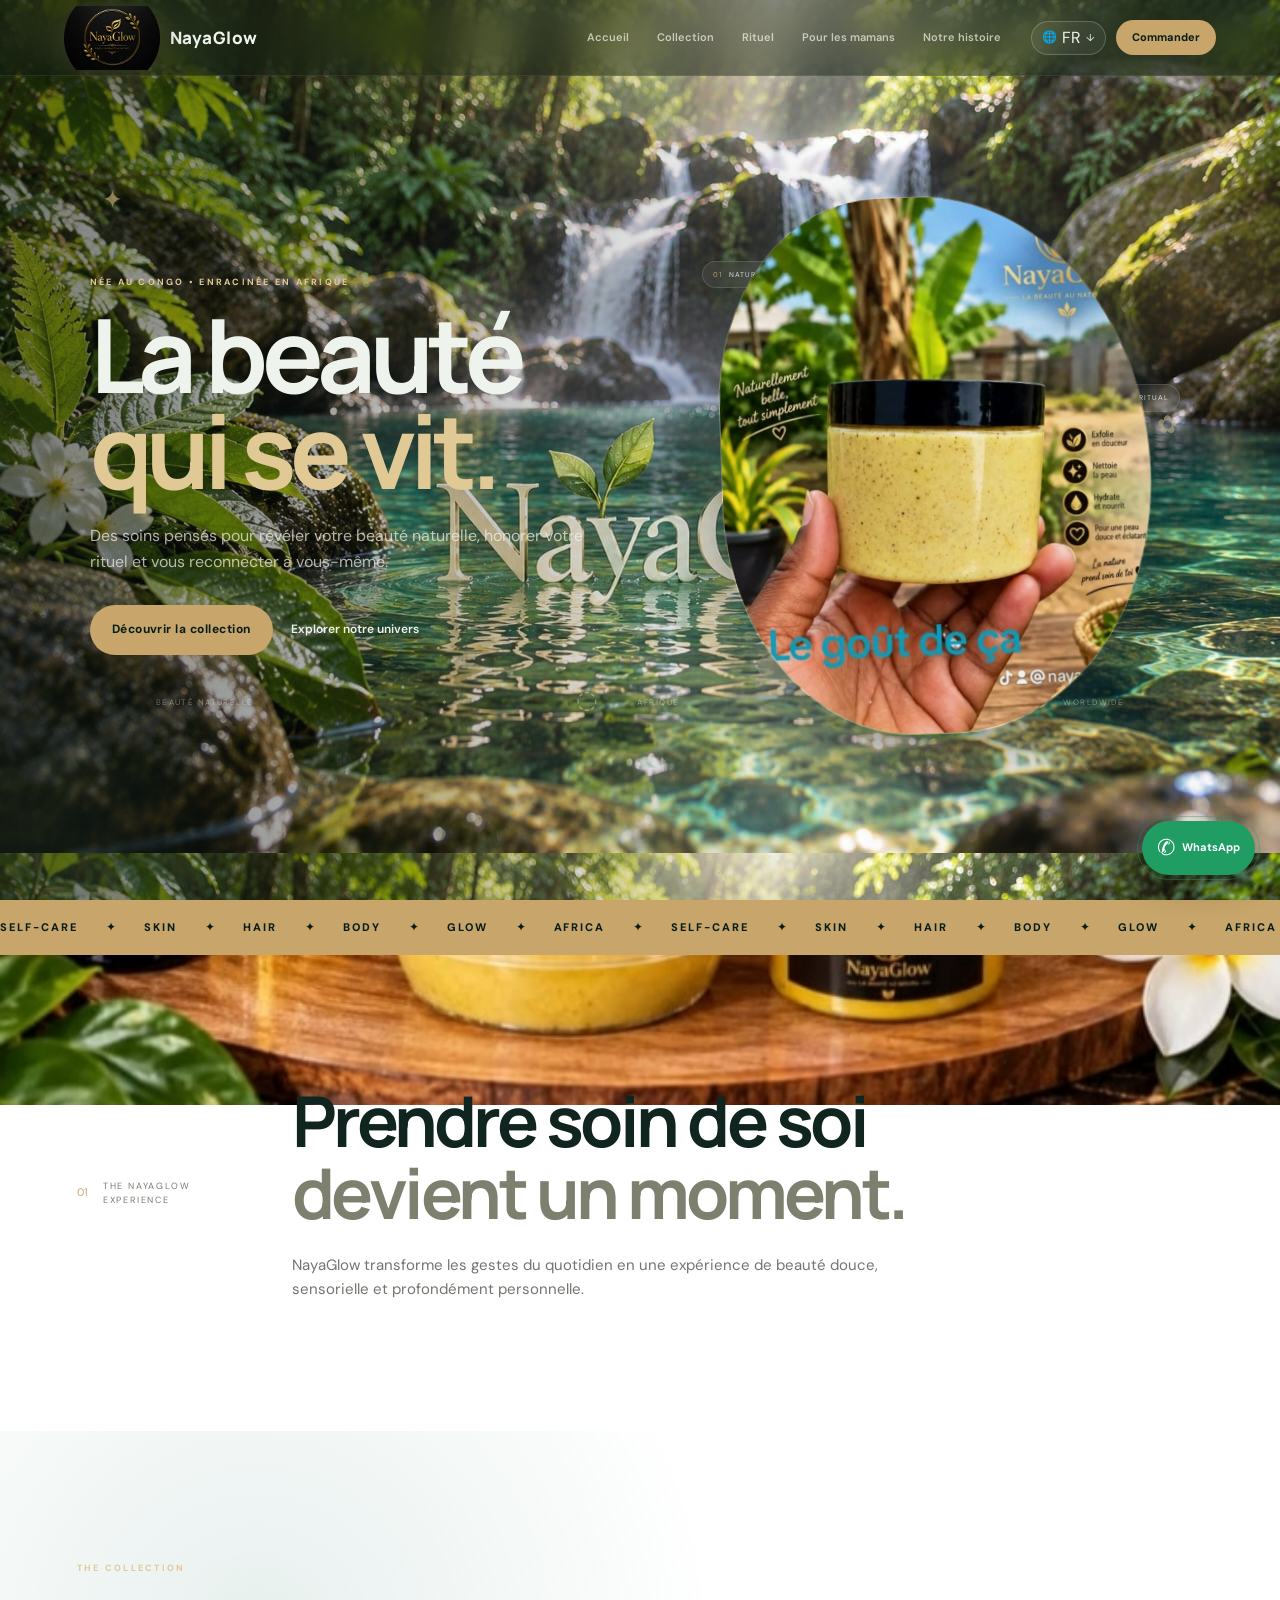
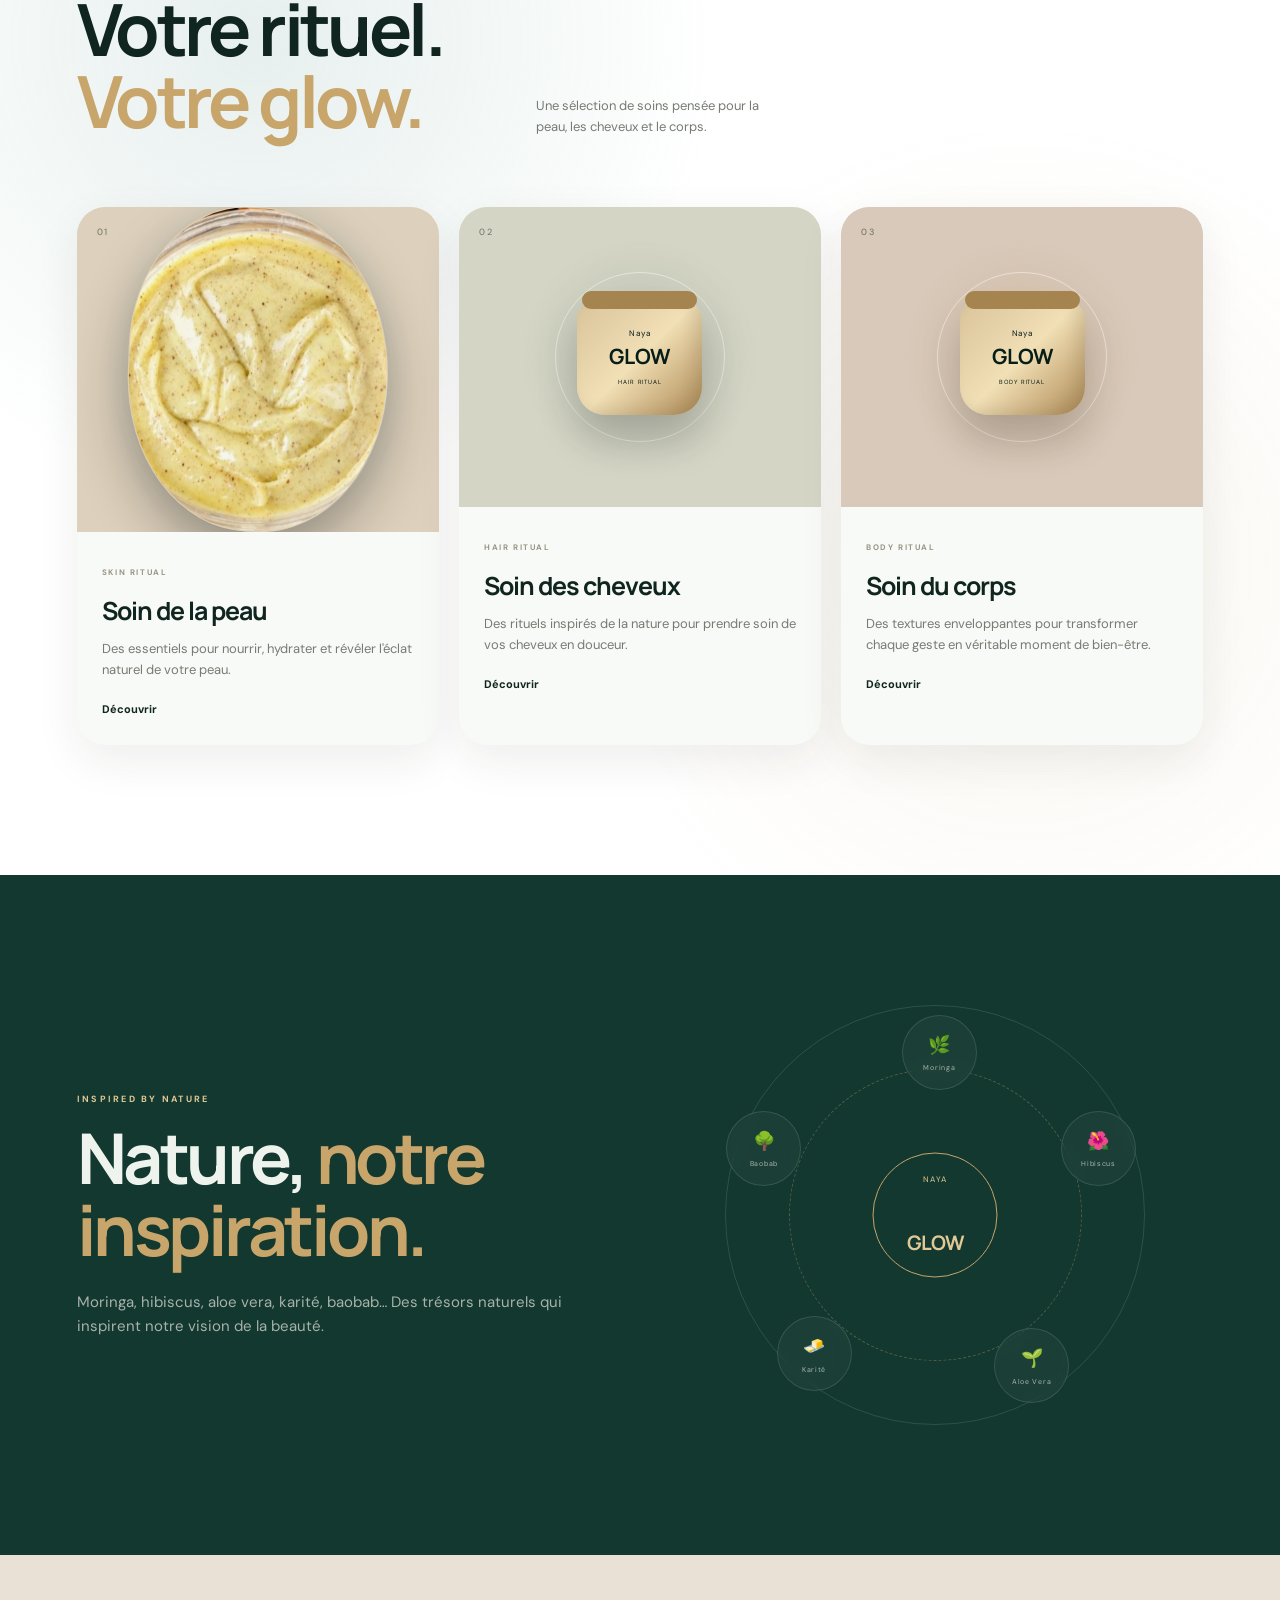
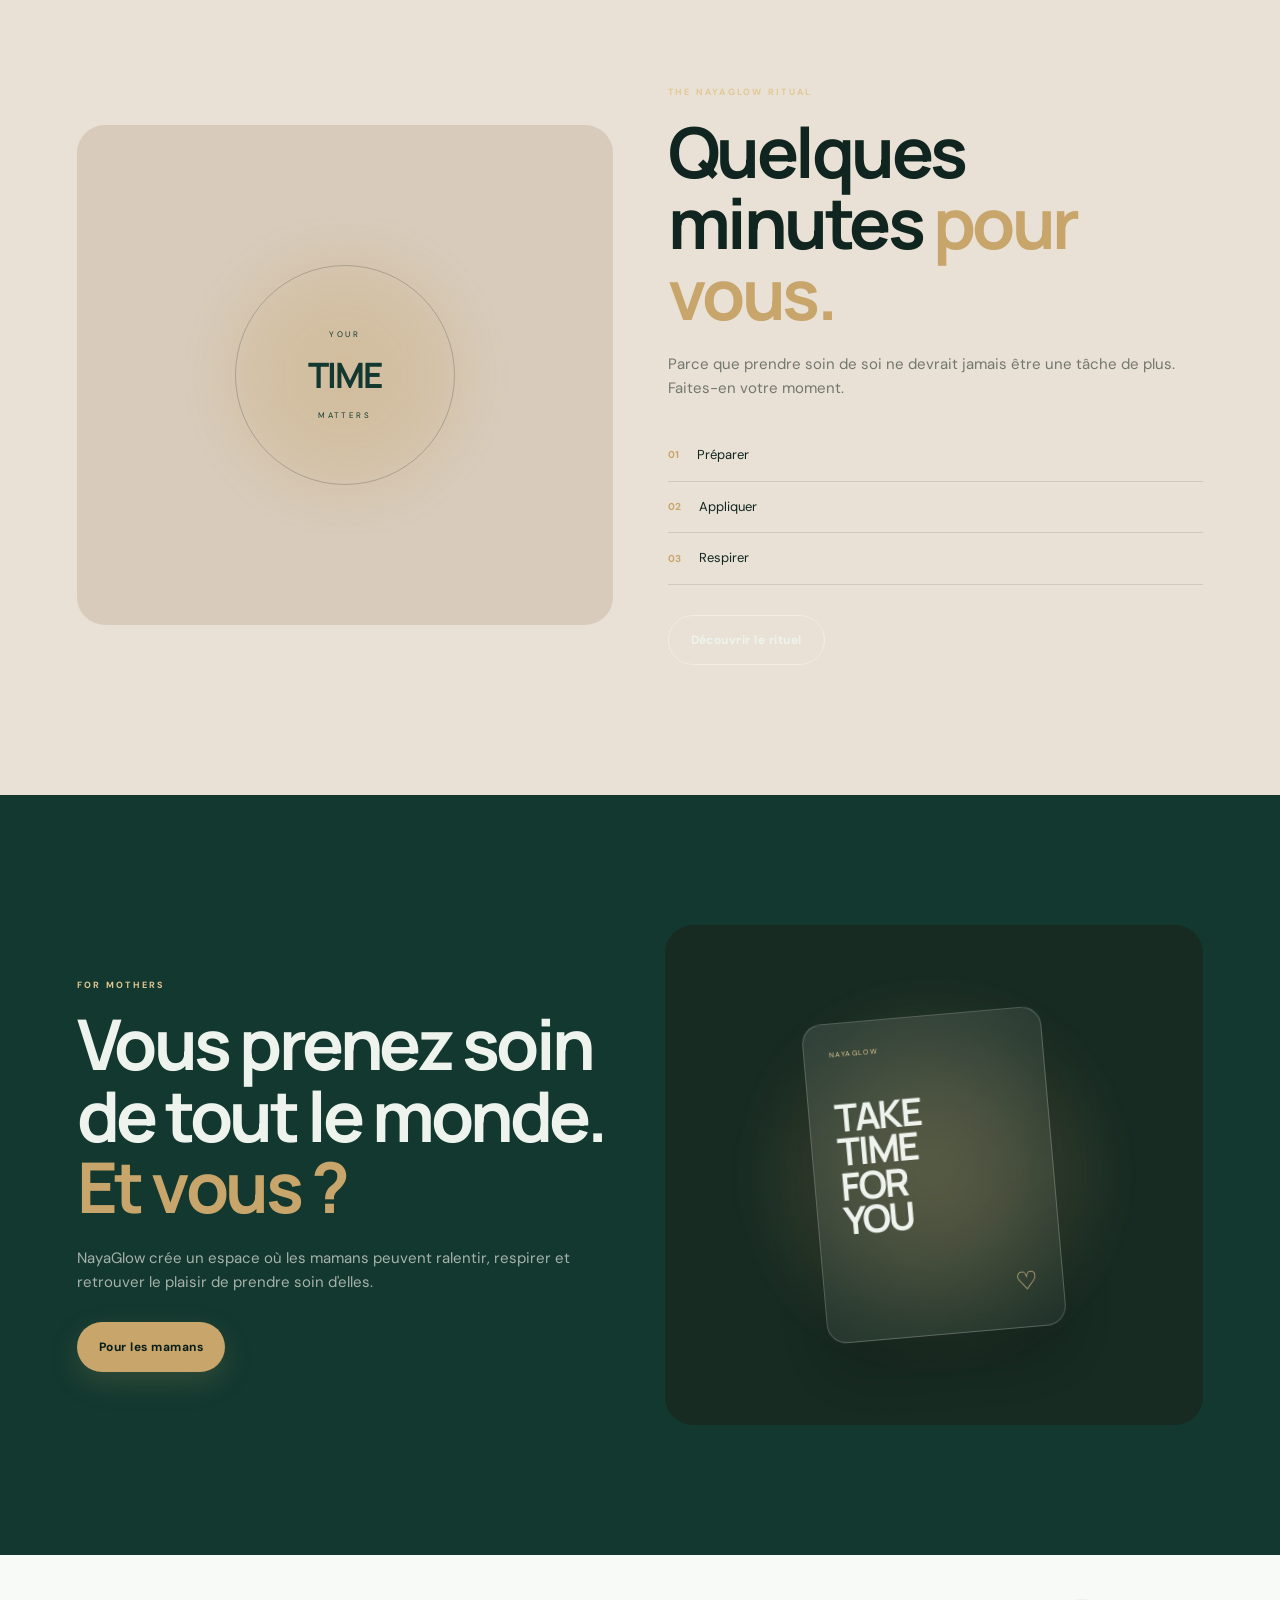
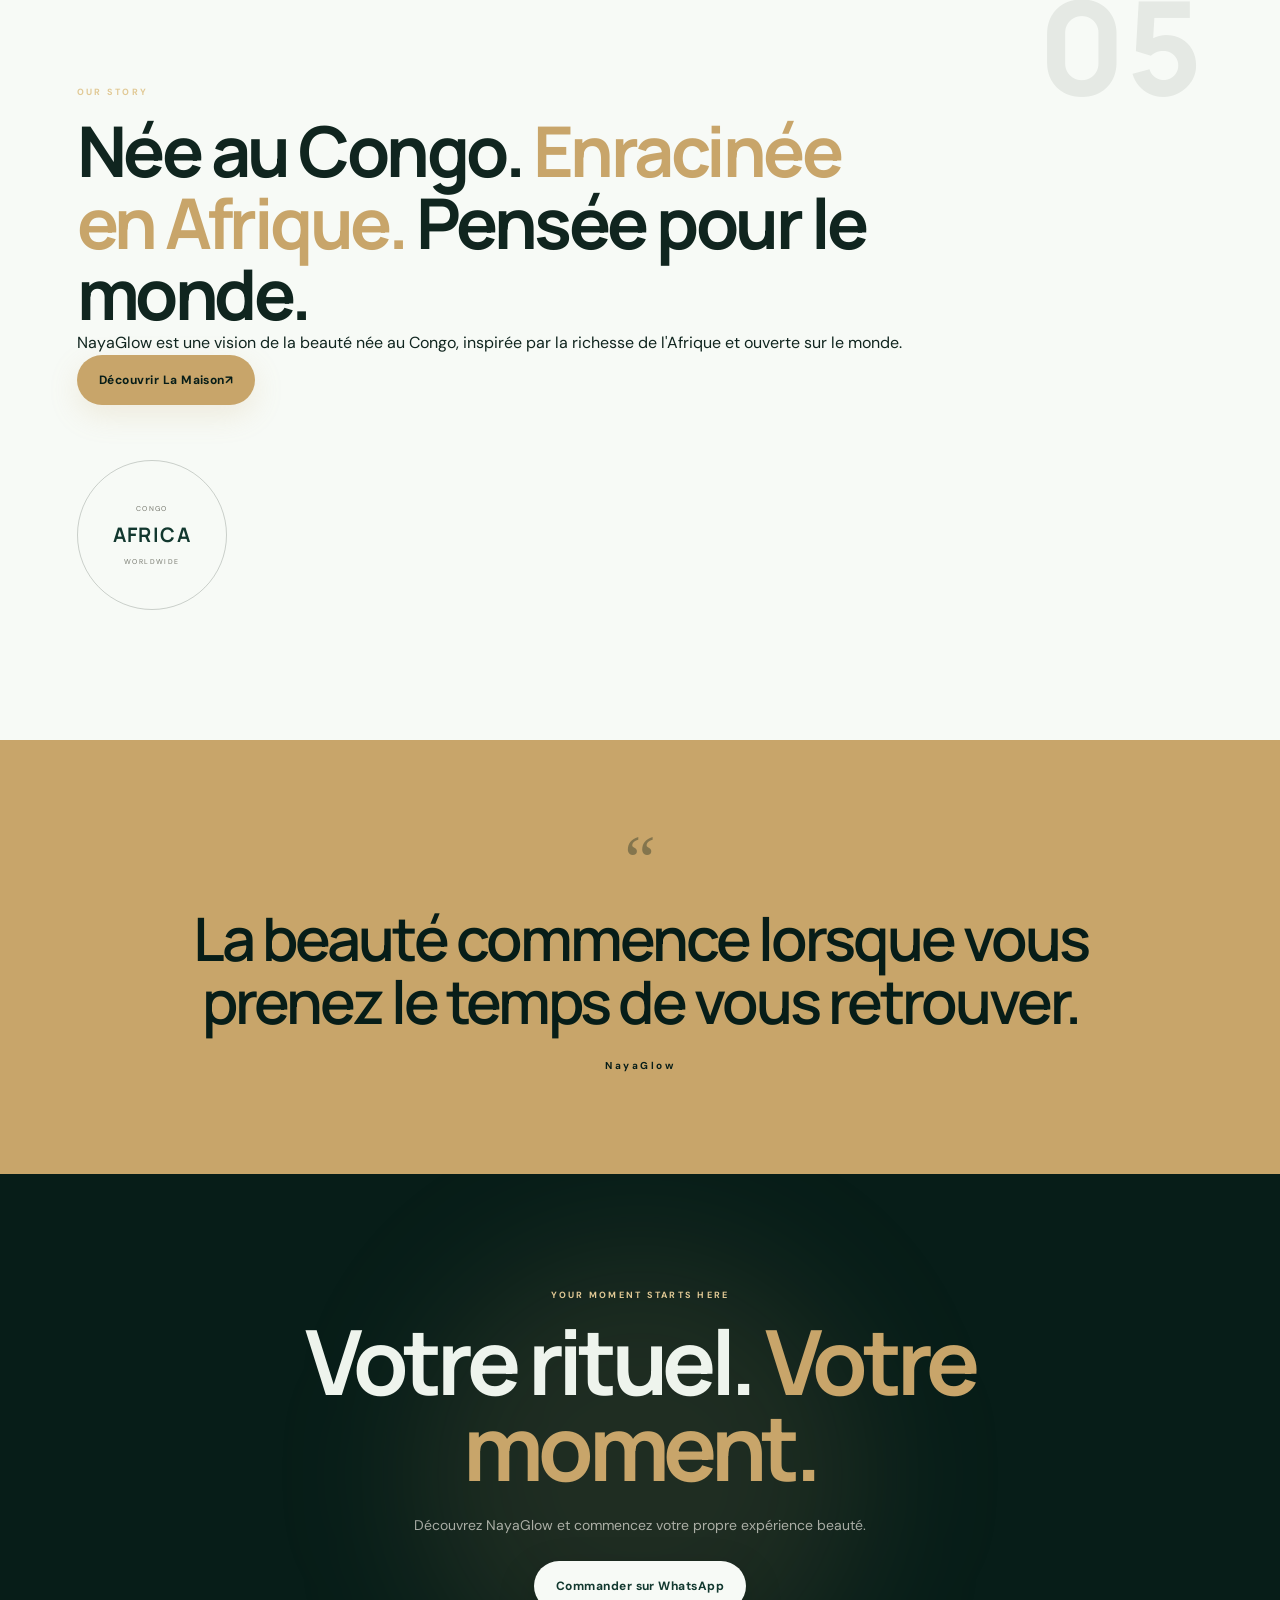
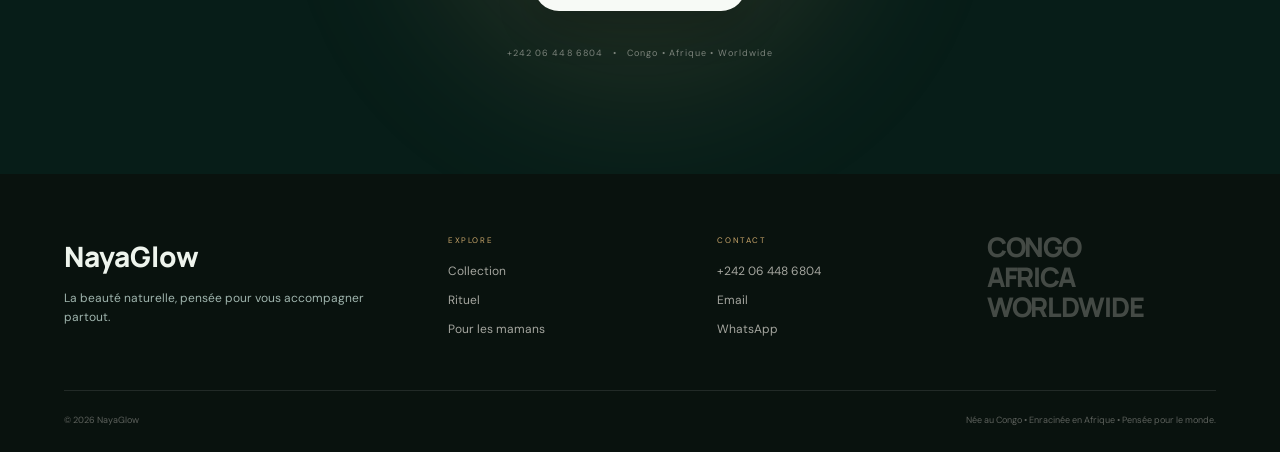
==== index.html @ 40cba0a5 "Update hero background with image" ====
<!DOCTYPE html>
<html lang="fr">
<head>
  <meta charset="UTF-8">

  <meta
    name="viewport"
    content="width=device-width, initial-scale=1.0"
  >

  <meta
    name="description"
    content="NayaGlow — beauté, soins et rituels inspirés par la nature. Née au Congo, enracinée en Afrique, ouverte sur le monde."
  >

  <meta name="theme-color" content="#17251f">

  <title>NayaGlow — La beauté qui se vit</title>

  <!-- GOOGLE FONTS -->
  <link rel="preconnect" href="https://fonts.googleapis.com">
  <link rel="preconnect" href="https://fonts.gstatic.com" crossorigin>

  <link
    href="https://fonts.googleapis.com/css2?family=DM+Sans:wght@400;500;600;700&family=Manrope:wght@400;500;600;700;800&display=swap"
    rel="stylesheet"
  >

  <!-- MAIN CSS -->
  <link rel="stylesheet" href="style.css">
</head>

<body>

<!-- =================================================
     PRELOADER
================================================= -->

<div class="preloader" id="preloader">

  <div class="preloader-logo">
    N
  </div>

  <p>NayaGlow</p>

  <span>BEAUTY • RITUAL • GLOW</span>

</div>


<!-- =================================================
     HEADER
================================================= -->

<header class="site-header" id="siteHeader">

  <a
    class="brand"
    href="#home"
    aria-label="NayaGlow"
  >

    <img
      src="IMG-20260915-WA0005.jpg"
      alt="NayaGlow"
    >

    <span>NayaGlow</span>

  </a>


  <nav
    class="desktop-nav"
    aria-label="Navigation principale"
  >

    <a href="#home" data-i18n="navHome">
      Accueil
    </a>

    <a href="#collection" data-i18n="navCollection">
      Collection
    </a>

    <a href="#ritual" data-i18n="navRitual">
      Rituel
    </a>

    <a href="#mothers" data-i18n="navMothers">
      Pour les mamans
    </a>

    <a href="#story" data-i18n="navStory">
      Notre histoire
    </a>

  </nav>


  <div class="header-actions">

    <!-- LANGUAGE -->

    <div class="language">

      <button
        class="language-toggle"
        id="languageToggle"
        type="button"
        aria-expanded="false"
        aria-haspopup="true"
      >

        <span class="language-globe">🌐</span>

        <span id="languageLabel">
          FR
        </span>

        <span class="language-arrow">
          ↓
        </span>

      </button>


      <div
        class="language-menu"
        id="languageMenu"
      >

        <button
          type="button"
          data-language="fr"
        >
          🇫🇷 Français
        </button>

        <button
          type="button"
          data-language="en"
        >
          🇬🇧 English
        </button>

      </div>

    </div>


    <!-- ORDER -->

    <a
      class="header-cta"
      href="https://wa.me/242064486804"
      target="_blank"
      rel="noopener"
      data-i18n="navOrder"
    >
      Commander
    </a>


    <!-- MOBILE -->

    <button
      class="menu-toggle"
      id="menuToggle"
      type="button"
      aria-label="Ouvrir le menu"
      aria-expanded="false"
    >
      <span></span>
      <span></span>
    </button>

  </div>

</header>


<!-- =================================================
     MOBILE MENU
================================================= -->

<div
  class="mobile-menu"
  id="mobileMenu"
>

  <a href="#home" data-i18n="navHome">
    Accueil
  </a>

  <a href="#collection" data-i18n="navCollection">
    Collection
  </a>

  <a href="#ritual" data-i18n="navRitual">
    Rituel
  </a>

  <a href="#mothers" data-i18n="navMothers">
    Pour les mamans
  </a>

  <a href="#story" data-i18n="navStory">
    Notre histoire
  </a>

  <a
    class="mobile-order"
    href="https://wa.me/242064486804"
    target="_blank"
    rel="noopener"
    data-i18n="navOrderWhatsapp"
  >
    Commander sur WhatsApp
  </a>

</div>


<!-- =================================================
     MAIN
================================================= -->

<main>


<!-- =================================================
     HERO
================================================= -->

<section
  class="hero"
  id="home"
>

  <!-- ATMOSPHERE -->

<div
  class="hero-background"
  style="background-image: url('IMG-20260920-WA0003.jpg');"
></div>
  
  <div class="hero-glow hero-glow-one"></div>

  <div class="hero-glow hero-glow-two"></div>


  <!-- FLOATING BOTANICAL ELEMENTS -->

  <div class="floating-element floating-one">
    <span>✦</span>
  </div>

  <div class="floating-element floating-two">
    <span>✿</span>
  </div>

  <div class="floating-element floating-three">
    <span>◌</span>
  </div>


  <!-- HERO CONTENT -->

  <div class="hero-content">

    <div class="hero-copy reveal">

      <p class="hero-eyebrow">
        NÉE AU CONGO • ENRACINÉE EN AFRIQUE
      </p>


      <h1 data-i18n="heroTitle">

        La beauté
        <span>qui se vit.</span>

      </h1>


      <p
        class="hero-description"
        data-i18n="heroText"
      >

        Des soins, des rituels et des moments pensés
        pour révéler votre éclat naturel.

      </p>


      <div class="hero-actions">

        <a
          class="btn btn-primary"
          href="#collection"
          data-i18n="heroButton"
        >
          Découvrir la collection
        </a>


        <a
          class="hero-link"
          href="#story"
          data-i18n="heroLink"
        >
          Découvrir NayaGlow
          <span>↗</span>
        </a>

      </div>

    </div>


    <!-- =================================================
     HERO VISUAL — REAL NAYAGLOW PHOTO
================================================= -->

<div class="hero-visual reveal">

  <div class="visual-glow"></div>

  <div class="hero-orbit orbit-one"></div>
  <div class="hero-orbit orbit-two"></div>


  <div class="hero-photo-wrap">

    <div class="hero-photo-halo"></div>

    <img
      src="IMG_20260920_120325.jpg"
      alt="NayaGlow — beauté naturelle"
      class="hero-photo"
    >

    <div class="hero-photo-shine"></div>

  </div>


  <div class="visual-tag tag-one">
    <span>01</span>
    NATURAL
  </div>

  <div class="visual-tag tag-two">
    <span>02</span>
    RITUAL
  </div>

  <div class="visual-tag tag-three">
    <span>03</span>
    GLOW
  </div>

</div>


  <!-- HERO BOTTOM -->

  <div class="hero-bottom">

    <span>
      BEAUTÉ NATURELLE
    </span>

    <span>
      ✦
    </span>

    <span>
      AFRIQUE
    </span>

    <span>
      ✦
    </span>

    <span>
      WORLDWIDE
    </span>

  </div>

</section>


<!-- =================================================
     MOVING BRAND STRIP
================================================= -->

<section class="brand-marquee">

  <div class="marquee-track">

    <span>SELF-CARE</span>
    <i>✦</i>

    <span>SKIN</span>
    <i>✦</i>

    <span>HAIR</span>
    <i>✦</i>

    <span>BODY</span>
    <i>✦</i>

    <span>GLOW</span>
    <i>✦</i>

    <span>AFRICA</span>
    <i>✦</i>

    <span>SELF-CARE</span>
    <i>✦</i>

    <span>SKIN</span>
    <i>✦</i>

    <span>HAIR</span>
    <i>✦</i>

    <span>BODY</span>
    <i>✦</i>

    <span>GLOW</span>
    <i>✦</i>

    <span>AFRICA</span>
    <i>✦</i>

  </div>

</section>


<!-- =================================================
     INTRO
================================================= -->

<section class="intro section-space">

  <div class="intro-layout">

    <div class="intro-label reveal">

      <span>01</span>

      <p>
        THE NAYAGLOW EXPERIENCE
      </p>

    </div>


    <div class="intro-content reveal">

      <h2 data-i18n="introTitle">

        Prendre soin de soi
        <em>devient un moment.</em>

      </h2>


      <p data-i18n="introText">

        NayaGlow imagine la beauté comme une expérience.
        Un moment pour ralentir, respirer et revenir à soi.

        Des soins inspirés par la nature et une vision
        moderne de la beauté africaine.

      </p>

    </div>

  </div>

</section>

<!-- =================================================
     COLLECTION
================================================= -->

<section
  class="collection section-space"
  id="collection"
>

  <div class="section-heading reveal">

    <div>

      <p class="section-eyebrow">
        THE COLLECTION
      </p>

      <h2 data-i18n="collectionTitle">

        Votre rituel.
        <span>Votre glow.</span>

      </h2>

    </div>


    <p data-i18n="collectionText">

      Une sélection pensée autour de la peau,
      des cheveux et du bien-être.

    </p>

  </div>


  <div class="product-grid">


    <!-- PRODUCT 01 -->

    <article class="product-card product-card-one reveal">

      <div class="product-image product-photo-card">

        <div class="product-number">
          01
        </div>


        <div class="collection-photo-wrap">

          <div class="collection-photo-glow"></div>

          <img
            src="IMG_20260920_161858.jpg"
            alt="NayaGlow — soin naturel"
            class="collection-photo"
          >

          <div class="collection-photo-shine"></div>

        </div>

        <div class="product-orb"></div>

      </div>


      <div class="product-details">

        <span>
          SKIN RITUAL
        </span>

        <h3 data-i18n="productOne">
          Soin Éclat
        </h3>

        <p data-i18n="productOneText">
          Une routine douce pour révéler
          l'éclat naturel de votre peau.
        </p>


        <a
          href="https://wa.me/242064486804?text=Bonjour%20NayaGlow%2C%20je%20souhaite%20en%20savoir%20plus%20sur%20le%20Soin%20%C3%89clat."
          target="_blank"
          rel="noopener"
          data-i18n="discover"
        >
          Découvrir
          <span>↗</span>
        </a>

      </div>

    </article>


    <!-- PRODUCT 02 -->

    <article class="product-card product-card-two reveal">

      <div class="product-image">

        <div class="product-number">
          02
        </div>

        <div class="floating-product">

          <div class="jar">

            <small>
              Naya
            </small>

            <strong>
              GLOW
            </strong>

            <span>
              HAIR RITUAL
            </span>

          </div>

        </div>

        <div class="product-orb"></div>

      </div>


      <div class="product-details">

        <span>
          HAIR RITUAL
        </span>

        <h3 data-i18n="productTwo">
          Rituel Cheveux
        </h3>

        <p data-i18n="productTwoText">
          Un moment de soin pour nourrir
          et sublimer vos cheveux.
        </p>


        <a
          href="https://wa.me/242064486804?text=Bonjour%20NayaGlow%2C%20je%20souhaite%20en%20savoir%20plus%20sur%20le%20Rituel%20Cheveux."
          target="_blank"
          rel="noopener"
          data-i18n="discover"
        >
          Découvrir
          <span>↗</span>
        </a>

      </div>

    </article>


    <!-- PRODUCT 03 -->

    <article class="product-card product-card-three reveal">

      <div class="product-image">

        <div class="product-number">
          03
        </div>

        <div class="floating-product">

          <div class="jar">

            <small>
              Naya
            </small>

            <strong>
              GLOW
            </strong>

            <span>
              BODY RITUAL
            </span>

          </div>

        </div>

        <div class="product-orb"></div>

      </div>


      <div class="product-details">

        <span>
          BODY RITUAL
        </span>

        <h3 data-i18n="productThree">
          Rituel Corps
        </h3>

        <p data-i18n="productThreeText">
          Une parenthèse sensorielle pour
          votre peau et votre bien-être.
        </p>


        <a
          href="https://wa.me/242064486804?text=Bonjour%20NayaGlow%2C%20je%20souhaite%20en%20savoir%20plus%20sur%20le%20Rituel%20Corps."
          target="_blank"
          rel="noopener"
          data-i18n="discover"
        >
          Découvrir
          <span>↗</span>
        </a>

      </div>

    </article>


  </div>

</section>   

<!-- =================================================
     BOTANICAL EXPERIENCE
================================================= -->

<section class="botanical-section section-space">

  <div class="botanical-layout">

    <div class="botanical-content reveal">

      <p class="section-eyebrow">
        INSPIRED BY NATURE
      </p>

      <h2 data-i18n="ingredientsTitle">

        La nature,
        <span>notre inspiration.</span>

      </h2>

      <p data-i18n="ingredientsText">

        Des inspirations botaniques qui racontent
        une beauté naturelle, riche et profondément
        africaine.

      </p>

    </div>


    <div class="botanical-orbit">

      <div class="botanical-center">
        NAYA<br>
        <strong>GLOW</strong>
      </div>


      <div class="botanical-item botanical-item-one">
        🌿
        <span>Moringa</span>
      </div>

      <div class="botanical-item botanical-item-two">
        🌺
        <span>Hibiscus</span>
      </div>

      <div class="botanical-item botanical-item-three">
        🌱
        <span>Aloe Vera</span>
      </div>

      <div class="botanical-item botanical-item-four">
        🧈
        <span>Karité</span>
      </div>

      <div class="botanical-item botanical-item-five">
        🌳
        <span>Baobab</span>
      </div>

    </div>

  </div>

</section>


<!-- =================================================
     RITUAL
================================================= -->

<section
  class="ritual-section section-space"
  id="ritual"
>

  <div class="ritual-visual reveal">

    <div class="ritual-glow"></div>

    <div class="ritual-circle">

      <span>
        YOUR
      </span>

      <strong>
        TIME
      </strong>

      <span>
        MATTERS
      </span>

    </div>

  </div>


  <div class="ritual-content reveal">

    <p class="section-eyebrow">
      THE NAYAGLOW RITUAL
    </p>

    <h2 data-i18n="ritualTitle">

      Quelques minutes
      <span>pour vous.</span>

    </h2>

    <p data-i18n="ritualText">

      Parce qu'un rituel de beauté peut être
      beaucoup plus qu'une routine.

    </p>


    <div class="ritual-steps">

      <div class="ritual-step">

        <span>01</span>

        <p data-i18n="stepOne">
          Nettoyer avec douceur
        </p>

      </div>


      <div class="ritual-step">

        <span>02</span>

        <p data-i18n="stepTwo">
          Nourrir & hydrater
        </p>

      </div>


      <div class="ritual-step">

        <span>03</span>

        <p data-i18n="stepThree">
          Respirer & apprécier
        </p>

      </div>

    </div>


    <a
      class="btn btn-outline"
      href="https://wa.me/242064486804"
      target="_blank"
      rel="noopener"
      data-i18n="ritualButton"
    >
      Créer mon rituel
    </a>

  </div>

</section>


<!-- =================================================
     MOTHERS
================================================= -->

<section
  class="mothers-section section-space"
  id="mothers"
>

  <div class="mothers-content reveal">

    <p class="section-eyebrow">
      FOR MOTHERS
    </p>

    <h2 data-i18n="mothersTitle">

      Vous prenez soin
      de tout le monde.
      <span>Et vous ?</span>

    </h2>

    <p data-i18n="mothersText">

      NayaGlow crée un espace où les mamans
      peuvent retrouver quelques minutes pour
      elles-mêmes.

    </p>


    <a
      class="btn btn-primary"
      href="https://wa.me/242064486804"
      target="_blank"
      rel="noopener"
      data-i18n="mothersButton"
    >
      Parler à NayaGlow
    </a>

  </div>


  <div class="mothers-visual reveal">

    <div class="mother-glow"></div>

    <div class="mother-card">

      <small>
        NAYAGLOW
      </small>

      <strong>
        TAKE
        <br>
        TIME
        <br>
        FOR
        <br>
        YOU
      </strong>

      <span>
        ♡
      </span>

    </div>

  </div>

</section>


<!-- =================================================
     STORY
================================================= -->

<section
  class="story-section section-space"
  id="story"
>

  <div class="story-number">
    05
  </div>


  <div class="story-content reveal">

    <p class="section-eyebrow">
      OUR STORY
    </p>

    <h2 data-i18n="storyTitle">

      Née au Congo.
      <span>Enracinée en Afrique.</span>
      Pensée pour le monde.

    </h2>

        <p data-i18n="storyText">

      NayaGlow est un univers de beauté inspiré
      par la nature, la féminité et les rituels
      qui nous reconnectent à nous-mêmes.

    </p>

    <a
      href="maison.html"
      class="btn btn-primary story-maison-button"
    >
      Découvrir La Maison
      <span>↗</span>
    </a>

  </div>

  <div class="story-badge reveal">

    <span>
      CONGO
    </span>

    <strong>
      AFRICA
    </strong>

    <span>
      WORLDWIDE
    </span>

  </div>

</section>


<!-- =================================================
     QUOTE
================================================= -->

<section class="quote-section">

  <div class="quote-inner reveal">

    <span class="quote-mark">
      “
    </span>

    <blockquote data-i18n="quote">

      Prendre soin de soi,
      c'est revenir à soi.

    </blockquote>

    <p>
      NayaGlow
    </p>

  </div>

</section>


<!-- =================================================
     FINAL CTA
================================================= -->

<section class="final-cta">

  <div class="final-glow"></div>


  <div class="final-content reveal">

    <p class="section-eyebrow">
      YOUR MOMENT STARTS HERE
    </p>

    <h2 data-i18n="finalTitle">

      Votre rituel.
      <span>Votre moment.</span>

    </h2>


    <p data-i18n="finalText">

      Découvrez NayaGlow et commencez votre
      prochain moment de self-care.

    </p>


    <a
      class="btn btn-light"
      href="https://wa.me/242064486804"
      target="_blank"
      rel="noopener"
      data-i18n="finalButton"
    >
      Commander sur WhatsApp
    </a>


    <div class="final-contact">

      <span>
        +242 06 448 6804
      </span>

      <span>
        •
      </span>

      <span>
        Congo • Afrique • Worldwide
      </span>

    </div>

  </div>

</section>


</main>


<!-- =================================================
     FOOTER
================================================= -->

<footer class="footer">

  <div class="footer-main">


    <div class="footer-brand">

      <a href="#home">
        NayaGlow
      </a>

      <p data-i18n="footerText">
        La beauté qui se vit.
      </p>

    </div>


    <div class="footer-column">

      <small>
        EXPLORE
      </small>

      <a
        href="#collection"
        data-i18n="navCollection"
      >
        Collection
      </a>

      <a
        href="#ritual"
        data-i18n="navRitual"
      >
        Rituel
      </a>

      <a
        href="#mothers"
        data-i18n="navMothers"
      >
        Pour les mamans
      </a>

    </div>


    <div class="footer-column">

      <small>
        CONTACT
      </small>

      <a href="tel:+242064486804">
        +242 06 448 6804
      </a>

      <a href="mailto:ejaldrinemavoungou67@gmail.com">
        Email
      </a>

      <a
        href="https://wa.me/242064486804"
        target="_blank"
        rel="noopener"
      >
        WhatsApp
      </a>

    </div>


    <div class="footer-world">

      <span>
        CONGO
      </span>

      <span>
        AFRICA
      </span>

      <span>
        WORLDWIDE
      </span>

    </div>

  </div>


  <div class="footer-bottom">

    <span>
      © 2026 NayaGlow
    </span>

    <span data-i18n="footerNote">
      Beauté • Soin • Bien-être
    </span>

  </div>

</footer>


<!-- =================================================
     FLOATING WHATSAPP
================================================= -->

<a
  class="whatsapp-float"
 
href="https://wa.me/242064486804"
  target="_blank"
  rel="noopener"
  aria-label="Contacter NayaGlow sur WhatsApp"
>

  <span class="whatsapp-icon">
    ✆
  </span>

  <span class="whatsapp-label">
    WhatsApp
  </span>

  <span class="whatsapp-pulse"></span>

</a>


<!-- =================================================
     JAVASCRIPT
================================================= -->

<script src="script.js"></script>

</body>
</html>
---- style.css ----
:root {
  /* 🌿 FOREST + WATER PALETTE */
  --forest: #12382f;
  --forest-deep: #071d18;
  --forest-soft: #1d5145;

  --water: #2f766d;
  --water-soft: #79aaa0;
  --mist: #dcebe5;

  --cream: #eef4ed;
  --cream-light: #f7faf6;
  --sand: #cbd8cf;

  --gold: #c8a56a;
  --gold-light: #e1c995;

  --text-dark: #10251f;
  --text-light: #f5faf7;
  --text-muted: #9fb4ad;

  --line-dark: rgba(255,255,255,.14);
  --line-light: rgba(18,56,47,.14);

  --shadow: 0 25px 70px rgba(4,28,22,.25);

  --radius-lg: 28px;
  --radius-md: 18px;

  --transition: .4s cubic-bezier(.2,.8,.2,1);
}


/* =========================================================
   RESET
========================================================= */

* {
  margin: 0;
  padding: 0;
  box-sizing: border-box;
}

html {
  scroll-behavior: smooth;
  overflow-x: hidden;
}

body {
  font-family: "DM Sans", sans-serif;
  background: var(--cream-light);
  color: var(--text-dark);
  overflow-x: hidden;
  line-height: 1.6;
}

img {
  max-width: 100%;
  display: block;
}

a {
  color: inherit;
  text-decoration: none;
}

button {
  font: inherit;
}

::selection {
  background: var(--gold);
  color: var(--forest-deep);
}


/* =========================================================
   PRELOADER
========================================================= */

.preloader {
  position: fixed;
  inset: 0;
  z-index: 9999;

  display: flex;
  flex-direction: column;
  align-items: center;
  justify-content: center;

  background: var(--forest-deep);
  color: var(--cream);

  transition:
    opacity .8s ease,
    visibility .8s ease;
}

.preloader.hide {
  opacity: 0;
  visibility: hidden;
  pointer-events: none;
}

.preloader-logo {
  width: 70px;
  height: 70px;

  display: grid;
  place-items: center;

  border: 1px solid var(--gold);
  border-radius: 50%;

  color: var(--gold);
  font-family: "Manrope", sans-serif;
  font-size: 28px;
  font-weight: 800;

  animation: preloaderPulse 1.6s infinite;
}

.preloader p {
  margin-top: 18px;

  font-family: "Manrope", sans-serif;
  font-size: 20px;
  letter-spacing: .08em;
}

.preloader span {
  margin-top: 8px;

  color: var(--text-muted);
  font-size: 9px;
  letter-spacing: .25em;
}

.preloader.loaded {
  opacity: 0;
  visibility: hidden;
}

@keyframes preloaderPulse {
  0%,100% {
    transform: scale(1);
    opacity: .75;
  }

  50% {
    transform: scale(1.08);
    opacity: 1;
  }
}


/* =========================================================
   HEADER
========================================================= */

.site-header {
  position: fixed;
  top: 0;
  left: 0;

  width: 100%;
  height: 76px;

  z-index: 2000;

  display: flex;
  align-items: center;
  justify-content: space-between;

  padding: 0 5%;

  background: rgba(11,21,17,.45);
  border-bottom: 1px solid rgba(255,255,255,.08);

  backdrop-filter: blur(18px);
  -webkit-backdrop-filter: blur(18px);

  color: var(--cream);

  transition: var(--transition);
}

.site-header.scrolled {
  background: rgba(11,21,17,.92);
  box-shadow: 0 10px 40px rgba(0,0,0,.18);
}

.brand {
  display: flex;
  align-items: center;
  gap: 10px;

  font-family: "Manrope", sans-serif;
  font-weight: 800;
  letter-spacing: .03em;
}

.brand img {
  width: 96px;
  height: 96px;

  object-fit: contain;
  border-radius: 50%;

  transform-style: preserve-3d;
  perspective: 800px;

  animation: nayaLogo3D 4s ease-in-out infinite;

  filter:
    drop-shadow(0 10px 20px rgba(0, 0, 0, 0.22))
    drop-shadow(0 0 12px rgba(190, 160, 90, 0.18));

  transition: transform 0.4s ease;
}

@keyframes nayaLogo3D {

  0% {
    transform:
      translateY(0)
      rotateY(-12deg)
      rotateX(3deg)
      scale(1);
  }

  25% {
    transform:
      translateY(-7px)
      rotateY(12deg)
      rotateX(-3deg)
      scale(1.04);
  }

  50% {
    transform:
      translateY(0)
      rotateY(20deg)
      rotateX(3deg)
      scale(1.06);
  }

  75% {
    transform:
      translateY(-7px)
      rotateY(-12deg)
      rotateX(-3deg)
      scale(1.04);
  }

  100% {
    transform:
      translateY(0)
      rotateY(-12deg)
      rotateX(3deg)
      scale(1);
  }
}

.brand span {
  font-size: 17px;
}

.desktop-nav {
  display: none;
}

.header-actions {
  display: flex;
  align-items: center;
  gap: 10px;
}


/* =========================================================
   LANGUAGE
========================================================= */

.language {
  position: relative;
}

.language-toggle {
  min-width: 62px;
  height: 38px;

  display: flex;
  align-items: center;
  justify-content: center;
  gap: 5px;

  padding: 0 10px;

  border: 1px solid rgba(255,255,255,.2);
  border-radius: 50px;

  background: rgba(255,255,255,.06);
  color: var(--cream);

  cursor: pointer;

  transition: var(--transition);
}

.language-toggle:hover {
  background: rgba(255,255,255,.12);
}

.language-globe {
  font-size: 12px;
}

.language-arrow {
  font-size: 10px;
  transition: transform .3s ease;
}

.language-toggle[aria-expanded="true"] .language-arrow {
  transform: rotate(180deg);
}

.language-menu {
  position: absolute;
  top: calc(100% + 10px);
  right: 0;

  min-width: 150px;

  padding: 7px;

  background: #17261f;
  border: 1px solid rgba(255,255,255,.12);
  border-radius: 14px;

  box-shadow: 0 20px 50px rgba(0,0,0,.3);

  opacity: 0;
  visibility: hidden;
  transform: translateY(-8px);

  transition: var(--transition);
}

.language-menu.active {
  opacity: 1;
  visibility: visible;
  transform: translateY(0);
}

.language-menu button {
  width: 100%;

  padding: 11px 12px;

  border: 0;
  border-radius: 9px;

  background: transparent;
  color: var(--cream);

  text-align: left;
  cursor: pointer;

  transition: .25s ease;
}

.language-menu button:hover {
  background: rgba(255,255,255,.09);
}


/* =========================================================
   BUTTONS
========================================================= */

.btn {
  display: inline-flex;
  align-items: center;
  justify-content: center;

  min-height: 50px;

  padding: 0 22px;

  border-radius: 50px;

  font-size: 12px;
  font-weight: 700;
  letter-spacing: .04em;

  transition: var(--transition);
}

.btn-primary {
  background: var(--gold);
  color: var(--forest-deep);

  box-shadow: 0 10px 30px rgba(200,165,106,.18);
}

.btn-primary:hover {
  transform: translateY(-4px);
  box-shadow: 0 18px 40px rgba(200,165,106,.28);
}

.btn-outline {
  border: 1px solid rgba(255,255,255,.35);
  color: var(--cream);
}

.btn-outline:hover {
  background: var(--cream);
  color: var(--forest);
}

.btn-light {
  background: var(--cream-light);
  color: var(--forest);

  box-shadow: 0 15px 40px rgba(0,0,0,.18);
}

.btn-light:hover {
  transform: translateY(-4px);
}


/* =========================================================
   HEADER CTA
========================================================= */

.header-cta {
  display: none;

  padding: 9px 16px;

  border-radius: 50px;

  background: var(--gold);
  color: var(--forest-deep);

  font-size: 11px;
  font-weight: 700;

  transition: var(--transition);
}

.header-cta:hover {
  transform: translateY(-2px);
}


/* =========================================================
   MOBILE MENU
========================================================= */

.menu-toggle {
  width: 42px;
  height: 42px;

  display: flex;
  flex-direction: column;
  justify-content: center;
  align-items: center;
  gap: 6px;

  border: 1px solid rgba(255,255,255,.18);
  border-radius: 50%;

  background: rgba(255,255,255,.05);
  color: white;

  cursor: pointer;
}

.menu-toggle span {
  width: 17px;
  height: 1px;

  background: white;

  transition: .3s ease;
}

.menu-toggle.active span:first-child {
  transform: translateY(3.5px) rotate(45deg);
}

.menu-toggle.active span:last-child {
  transform: translateY(-3.5px) rotate(-45deg);
}

.mobile-menu {
  position: fixed;
  inset: 76px 0 auto 0;

  z-index: 1900;

  padding: 28px 7% 35px;

  display: flex;
  flex-direction: column;
  gap: 8px;

  background: rgba(11,21,17,.98);
  border-bottom: 1px solid rgba(255,255,255,.1);

  transform: translateY(-120%);
  opacity: 0;
  visibility: hidden;

  transition: .5s cubic-bezier(.2,.8,.2,1);
}

.mobile-menu.active {
  transform: translateY(0);
  opacity: 1;
  visibility: visible;
}

.mobile-menu > a {
  padding: 13px 0;

  color: var(--cream);

  font-family: "Manrope", sans-serif;
  font-size: 20px;
  font-weight: 600;

  border-bottom: 1px solid rgba(255,255,255,.08);
}

.mobile-menu .mobile-order {
  margin-top: 12px;

  padding: 14px 20px;

  border: 0;
  border-radius: 50px;

  background: var(--gold);
  color: var(--forest-deep);

  text-align: center;
  font-size: 13px;
}


/* =========================================================
   HERO
========================================================= */

.hero {
  position: relative;

  min-height: 100svh;

  display: flex;
  align-items: center;

  padding: 120px 6% 70px;

  background:
    linear-gradient(
      135deg,
      #061a15 0%,
      #0d3027 42%,
      #165044 72%,
      #09231d 100%
    );

  color: var(--cream);

  overflow: hidden;
}

.hero-background {
  position: absolute;
  inset: 0;

  background:
    radial-gradient(
      circle at 78% 25%,
      rgba(121,170,160,.25),
      transparent 28%
    ),

    radial-gradient(
      circle at 15% 75%,
      rgba(47,118,109,.32),
      transparent 34%
    ),

    radial-gradient(
      circle at 55% 90%,
      rgba(92,151,137,.18),
      transparent 38%
    ),

    linear-gradient(
      145deg,
      #061a15,
      #12382f 45%,
      #1d5145 72%,
      #071d18
    );

  z-index: 0;
}

.hero::after {
  content: "";

  position: absolute;
  inset: 0;

  background:
    linear-gradient(
      90deg,
      rgba(10,18,14,.55),
      transparent 65%
    );

  pointer-events: none;
}

.hero-glow {
  position: absolute;

  width: 280px;
  height: 280px;

  border-radius: 50%;

  filter: blur(80px);

  opacity: .25;

  pointer-events: none;
}

.hero-glow-one {
  top: 10%;
  right: -100px;
  background: var(--gold);
  animation: glowMove 8s ease-in-out infinite;
}

.hero-glow-two {
  bottom: -100px;
  left: -100px;
  background: #587f69;
  animation: glowMove 10s ease-in-out infinite reverse;
}

@keyframes glowMove {
  0%,100% {
    transform: translate(0,0);
  }

  50% {
    transform: translate(25px,-20px);
  }
}

.hero-content {
  position: relative;
  z-index: 3;

  width: 100%;

  display: grid;
  grid-template-columns: 1fr;
  gap: 45px;

  align-items: center;
}

.hero-copy {
  max-width: 620px;
}

.hero-eyebrow,
.section-eyebrow {
  margin-bottom: 16px;

  color: var(--gold-light);

  font-size: 9px;
  font-weight: 700;
  letter-spacing: .25em;
}

.hero h1 {
  font-family: "Manrope", sans-serif;

  font-size: clamp(48px, 13vw, 100px);
  line-height: .94;

  font-weight: 700;
  letter-spacing: -.06em;
}

.hero h1 span {
  display: block;
  color: var(--gold-light);
}

.hero-description {
  max-width: 500px;

  margin-top: 25px;

  color: rgba(248,244,237,.7);

  font-size: 15px;
}

.hero-actions {
  display: flex;
  flex-wrap: wrap;
  align-items: center;
  gap: 18px;

  margin-top: 30px;
}

.hero-link {
  color: var(--cream);

  font-size: 12px;
  font-weight: 600;
}

.hero-link span {
  margin-left: 7px;

  color: var(--gold);
  font-size: 16px;
}

.hero-visual {
  position: relative;

  min-height: 350px;

  display: grid;
  place-items: center;
}

.visual-glow {
  position: absolute;

  width: 220px;
  height: 220px;

  border-radius: 50%;

  background: rgba(200,165,106,.14);
  filter: blur(35px);
}

.hero-product {
  position: relative;
  z-index: 2;

  animation: productFloat 5s ease-in-out infinite;
}

@keyframes productFloat {
  0%,100% {
    transform: translateY(0) rotate(-2deg);
  }

  50% {
    transform: translateY(-16px) rotate(2deg);
  }
}

.product-shadow {
  position: absolute;

  width: 170px;
  height: 25px;

  bottom: -18px;
  left: 50%;

  transform: translateX(-50%);

  border-radius: 50%;

  background: rgba(0,0,0,.35);
  filter: blur(14px);
}

.product-bottle {
  width: 130px;
  height: 240px;

  position: relative;
}

.bottle-cap {
  width: 65px;
  height: 35px;

  margin: 0 auto;

  background: linear-gradient(90deg,#8c7045,#d4b77b,#866a40);

  border-radius: 10px 10px 4px 4px;
}

.bottle-body {
  height: 205px;

  display: flex;
  flex-direction: column;
  align-items: center;
  justify-content: center;

  border-radius: 18px 18px 28px 28px;

  background:
    linear-gradient(
      110deg,
      #c2a16a,
      #ead49c 45%,
      #a9824d
    );

  color: var(--forest-deep);

  box-shadow:
    inset -10px 0 20px rgba(0,0,0,.12),
    0 30px 60px rgba(0,0,0,.25);
}

.bottle-body small {
  font-family: "Manrope", sans-serif;
  font-size: 10px;
  letter-spacing: .15em;
}

.bottle-body strong {
  margin-top: 4px;

  font-family: "Manrope", sans-serif;
  font-size: 24px;
  letter-spacing: -.05em;
}

.bottle-body span {
  margin-top: 15px;

  font-size: 7px;
  line-height: 1.5;
  text-align: center;
  letter-spacing: .18em;
}

.hero-orbit {
  position: absolute;

  border: 1px solid rgba(225,201,149,.18);

  border-radius: 50%;

  pointer-events: none;
}

.orbit-one {
  width: 270px;
  height: 270px;

  animation: orbitRotate 18s linear infinite;
}

.orbit-two {
  width: 340px;
  height: 340px;

  border-style: dashed;

  animation: orbitRotate 25s linear infinite reverse;
}

@keyframes orbitRotate {
  to {
    transform: rotate(360deg);
  }
}

.visual-tag {
  position: absolute;

  padding: 7px 10px;

  border: 1px solid rgba(255,255,255,.14);
  border-radius: 50px;

  background: rgba(255,255,255,.06);

  backdrop-filter: blur(10px);

  font-size: 7px;
  letter-spacing: .15em;
}

.visual-tag span {
  color: var(--gold);
  margin-right: 4px;
}

.tag-one {
  top: 12%;
  left: 4%;
}

.tag-two {
  right: 2%;
  top: 35%;
}

.tag-three {
  bottom: 10%;
  left: 15%;
}

.floating-element {
  position: absolute;
  z-index: 2;

  color: var(--gold-light);

  opacity: .55;

  animation: floatingElement 5s ease-in-out infinite;
}

.floating-element span {
  font-size: 25px;
}

.floating-one {
  top: 20%;
  left: 8%;
}

.floating-two {
  top: 45%;
  right: 8%;

  animation-delay: -2s;
}

.floating-three {
  bottom: 20%;
  left: 45%;

  animation-delay: -3.5s;
}

@keyframes floatingElement {
  0%,100% {
    transform: translateY(0) rotate(0);
  }

  50% {
    transform: translateY(-20px) rotate(12deg);
  }
}

.hero-bottom {
  position: absolute;
  z-index: 3;

  left: 6%;
  right: 6%;
  bottom: 25px;

  display: flex;
  justify-content: space-between;

  color: rgba(248,244,237,.4);

  font-size: 8px;
  letter-spacing: .18em;
}


/* =========================================================
   MARQUEE
========================================================= */

.brand-marquee {
  overflow: hidden;

  padding: 18px 0;

  background: var(--gold);
  color: var(--forest-deep);
}

.marquee-track {
  width: max-content;

  display: flex;
  align-items: center;
  gap: 28px;

  white-space: nowrap;

  animation: marquee 25s linear infinite;
}

.marquee-track span {
  font-size: 11px;
  font-weight: 800;
  letter-spacing: .18em;
}

.marquee-track i {
  font-style: normal;
  font-size: 12px;
}

@keyframes marquee {
  from {
    transform: translateX(0);
  }

  to {
    transform: translateX(-50%);
  }
}


/* =========================================================
   GENERAL SECTIONS
========================================================= */

.section-space {
  padding: 90px 6%;
}

.intro,
.collection,
.botanical-section,
.ritual-section,
.mothers-section,
.story-section {
  background: var(--cream-light);
}

.intro-layout {
  display: grid;
  grid-template-columns: 1fr;
  gap: 35px;
}

.intro-label {
  display: flex;
  align-items: center;
  gap: 15px;

  color: #777c73;
}

.intro-label span {
  color: var(--gold);
  font-size: 11px;
}

.intro-label p {
  font-size: 9px;
  letter-spacing: .2em;
}

.intro-content {
  max-width: 800px;
}

.intro-content h2,
.section-heading h2,
.botanical-content h2,
.ritual-content h2,
.mothers-content h2,
.story-content h2 {
  font-family: "Manrope", sans-serif;

  font-size: clamp(35px, 8vw, 70px);
  line-height: 1.02;

  letter-spacing: -.05em;
}

.intro-content h2 em {
  color: #7e806f;
  font-style: normal;
}

.intro-content p {
  max-width: 620px;

  margin-top: 25px;

  color: #70766e;

  font-size: 15px;
}


/* =========================================================
   COLLECTION
========================================================= */

.collection {
  background: #eee8de;
}

.section-heading {
  display: flex;
  flex-direction: column;
  gap: 20px;

  margin-bottom: 45px;
}

.section-heading h2 span,
.botanical-content h2 span,
.ritual-content h2 span,
.mothers-content h2 span,
.story-content h2 span,
.final-content h2 span {
  color: var(--gold);
}

.section-heading > p {
  max-width: 360px;

  color: #777b72;
  font-size: 13px;
}

.product-grid {
  display: grid;
  gap: 20px;
}

.product-card {
  overflow: hidden;

  border-radius: var(--radius-lg);

  background: var(--cream-light);

  box-shadow: 0 15px 45px rgba(40,34,25,.08);

  transition: var(--transition);
}

.product-card:hover {
  transform: translateY(-8px);
  box-shadow: var(--shadow);
}

.product-image {
  position: relative;

  min-height: 330px;

  display: grid;
  place-items: center;

  overflow: hidden;
}

.product-card-one .product-image {
  background:
    radial-gradient(circle, rgba(205,175,124,.3), transparent 50%),
    #ddd0bc;
}

.product-card-two .product-image {
  background:
    radial-gradient(circle, rgba(94,126,105,.25), transparent 50%),
    #d5d5c5;
}

.product-card-three .product-image {
  background:
    radial-gradient(circle, rgba(186,139,94,.25), transparent 50%),
    #d8c9ba;
}

.product-number {
  position: absolute;

  top: 18px;
  left: 20px;

  font-size: 9px;
  letter-spacing: .18em;

  color: rgba(20,35,29,.55);
}

.floating-product {
  position: relative;
  z-index: 2;

  animation: productCardFloat 4s ease-in-out infinite;
}

@keyframes productCardFloat {
  0%,100% {
    transform: translateY(0) rotate(-3deg);
  }

  50% {
    transform: translateY(-12px) rotate(3deg);
  }
}

.jar {
  width: 125px;
  height: 115px;

  display: flex;
  flex-direction: column;
  align-items: center;
  justify-content: center;

  border-radius: 20px 20px 28px 28px;

  background: linear-gradient(
    135deg,
    #d9c39a,
    #f1dfb5,
    #ad8954
  );

  color: var(--forest-deep);

  box-shadow:
    0 25px 40px rgba(0,0,0,.18),
    inset -8px -4px 15px rgba(0,0,0,.08);
}

.jar::before {
  content: "";

  position: absolute;

  width: 115px;
  height: 18px;

  top: -9px;

  border-radius: 10px;

  background: #a58450;
}

.jar small {
  font-size: 8px;
  letter-spacing: .1em;
}

.jar strong {
  font-family: "Manrope", sans-serif;
  font-size: 21px;
}

.jar span {
  margin-top: 5px;

  font-size: 6px;
  letter-spacing: .15em;
}

.product-orb {
  position: absolute;

  width: 170px;
  height: 170px;

  border: 1px solid rgba(255,255,255,.45);

  border-radius: 50%;

  animation: orbRotate 10s linear infinite;
}

@keyframes orbRotate {
  to {
    transform: rotate(360deg);
  }
}

.product-details {
  padding: 25px;
}

.product-details > span {
  color: #999485;

  font-size: 8px;
  font-weight: 700;
  letter-spacing: .2em;
}

.product-details h3 {
  margin-top: 8px;

  font-family: "Manrope", sans-serif;
  font-size: 25px;
  letter-spacing: -.04em;
}

.product-details p {
  margin-top: 8px;

  color: #777b73;

  font-size: 13px;
}

.product-details a {
  display: inline-flex;
  align-items: center;

  margin-top: 20px;

  font-size: 11px;
  font-weight: 700;
}

.product-details a span {
  margin-left: 8px;
  color: var(--gold);
}


/* =========================================================
   BOTANICAL
========================================================= */

.botanical-section {
  background: var(--forest);
  color: var(--cream);
  overflow: hidden;
}

.botanical-layout {
  display: grid;
  gap: 55px;
  align-items: center;
}

.botanical-content {
  max-width: 600px;
}

.botanical-content > p:not(.section-eyebrow) {
  max-width: 500px;

  margin-top: 25px;

  color: rgba(248,244,237,.65);

  font-size: 15px;
}

.botanical-orbit {
  position: relative;

  width: min(90vw, 420px);
  height: min(90vw, 420px);

  margin: auto;

  border: 1px solid rgba(255,255,255,.12);

  border-radius: 50%;

  animation: botanicalSpin 35s linear infinite;
}

@keyframes botanicalSpin {
  to {
    transform: rotate(360deg);
  }
}

.botanical-orbit::before {
  content: "";

  position: absolute;
  inset: 15%;

  border: 1px dashed rgba(200,165,106,.35);

  border-radius: 50%;
}

.botanical-center {
  position: absolute;

  top: 50%;
  left: 50%;

  width: 125px;
  height: 125px;

  transform: translate(-50%,-50%);

  display: grid;
  place-items: center;

  border: 1px solid var(--gold);

  border-radius: 50%;

  background: var(--forest);

  color: var(--gold-light);

  text-align: center;

  font-size: 8px;
  letter-spacing: .18em;
}

/* =========================================================
   BOTANICAL ITEMS
========================================================= */

.botanical-center strong {
  display: block;
  margin-top: 4px;

  font-family: "Manrope", sans-serif;
  font-size: 20px;
  letter-spacing: -.04em;
}

.botanical-item {
  position: absolute;

  width: 75px;
  height: 75px;

  display: flex;
  flex-direction: column;
  align-items: center;
  justify-content: center;

  border: 1px solid rgba(255,255,255,.12);
  border-radius: 50%;

  background: rgba(255,255,255,.04);

  backdrop-filter: blur(8px);
  -webkit-backdrop-filter: blur(8px);

  font-size: 18px;
}

.botanical-item span {
  margin-top: 3px;

  color: rgba(248,244,237,.65);

  font-size: 7px;
  letter-spacing: .1em;
}

.botanical-item-one {
  top: 2%;
  left: 42%;
}

.botanical-item-two {
  top: 25%;
  right: 2%;
}

.botanical-item-three {
  bottom: 5%;
  right: 18%;
}

.botanical-item-four {
  bottom: 8%;
  left: 12%;
}

.botanical-item-five {
  top: 25%;
  left: 0;
}


/* =========================================================
   RITUAL
========================================================= */

.ritual-section {
  display: grid;
  gap: 55px;

  background: #e9e1d5;
}

.ritual-visual {
  position: relative;

  min-height: 350px;

  display: grid;
  place-items: center;

  overflow: hidden;

  border-radius: var(--radius-lg);

  background:
    radial-gradient(circle, rgba(200,165,106,.22), transparent 45%),
    #d8cbbb;
}

.ritual-glow {
  width: 220px;
  height: 220px;

  border-radius: 50%;

  background: rgba(200,165,106,.18);

  filter: blur(25px);

  animation: ritualGlow 4s ease-in-out infinite;
}

@keyframes ritualGlow {
  50% {
    transform: scale(1.15);
  }
}

.ritual-circle {
  position: absolute;

  width: 220px;
  height: 220px;

  display: flex;
  flex-direction: column;
  align-items: center;
  justify-content: center;

  border: 1px solid rgba(20,35,29,.22);
  border-radius: 50%;

  color: var(--forest);

  text-align: center;

  letter-spacing: .15em;

  animation: slowRotate 12s linear infinite;
}

@keyframes slowRotate {
  to {
    transform: rotate(360deg);
  }
}

.ritual-circle span {
  font-size: 8px;
}

.ritual-circle strong {
  margin: 6px 0;

  font-family: "Manrope", sans-serif;
  font-size: 35px;
  letter-spacing: -.06em;
}

.ritual-content {
  max-width: 600px;
}

.ritual-content > p:not(.section-eyebrow) {
  margin-top: 22px;

  color: #73776f;

  font-size: 15px;
}

.ritual-steps {
  margin: 30px 0;
}

.ritual-step {
  display: flex;
  align-items: center;
  gap: 18px;

  padding: 15px 0;

  border-bottom: 1px solid rgba(20,35,29,.12);
}

.ritual-step span {
  color: var(--gold);

  font-size: 10px;
  font-weight: 700;
}

.ritual-step p {
  font-size: 13px;
}


/* =========================================================
   MOTHERS
========================================================= */

.mothers-section {
  display: grid;
  gap: 50px;

  background: var(--forest);
  color: var(--cream);
}

.mothers-content {
  max-width: 650px;
}

.mothers-content > p:not(.section-eyebrow) {
  margin-top: 24px;

  color: rgba(248,244,237,.65);

  font-size: 15px;
}

.mothers-content .btn {
  margin-top: 28px;
}

.mothers-visual {
  position: relative;

  min-height: 390px;

  display: grid;
  place-items: center;

  border-radius: var(--radius-lg);

  background:
    radial-gradient(circle at center, rgba(200,165,106,.18), transparent 55%),
    #172b22;

  overflow: hidden;
}

.mother-glow {
  position: absolute;

  width: 250px;
  height: 250px;

  border-radius: 50%;

  background: rgba(200,165,106,.14);

  filter: blur(40px);

  animation: motherGlow 6s ease-in-out infinite;
}

@keyframes motherGlow {
  50% {
    transform: scale(1.25);
  }
}

.mother-card {
  position: relative;
  z-index: 2;

  width: 190px;
  height: 250px;

  padding: 25px;

  display: flex;
  flex-direction: column;
  justify-content: space-between;

  border: 1px solid rgba(255,255,255,.2);
  border-radius: 20px;

  background:
    linear-gradient(
      145deg,
      rgba(255,255,255,.1),
      rgba(255,255,255,.03)
    );

  backdrop-filter: blur(14px);
  -webkit-backdrop-filter: blur(14px);

  transform: rotate(-5deg);

  box-shadow: 0 30px 60px rgba(0,0,0,.2);

  animation: motherCardFloat 5s ease-in-out infinite;
}

@keyframes motherCardFloat {
  50% {
    transform: translateY(-14px) rotate(2deg);
  }
}

.mother-card small {
  color: var(--gold-light);

  font-size: 7px;
  letter-spacing: .2em;
}

.mother-card strong {
  font-family: "Manrope", sans-serif;

  font-size: 29px;
  line-height: .9;
  letter-spacing: -.05em;
}

.mother-card span {
  align-self: flex-end;

  color: var(--gold-light);

  font-size: 25px;
}


/* =========================================================
   STORY
========================================================= */

.story-section {
  position: relative;

  overflow: hidden;
}

.story-number {
  position: absolute;

  top: 25px;
  right: 6%;

  color: rgba(20,35,29,.08);

  font-family: "Manrope", sans-serif;
  font-size: 130px;
  font-weight: 800;
  line-height: 1;
}

.story-content {
  position: relative;
  z-index: 2;

  max-width: 850px;
}

.story-content > p:last-child {
  max-width: 600px;

  margin-top: 28px;

  color: #72776e;

  font-size: 15px;
}

.story-badge {
  width: 150px;
  height: 150px;

  margin-top: 55px;

  display: flex;
  flex-direction: column;
  align-items: center;
  justify-content: center;

  gap: 5px;

  border: 1px solid rgba(20,35,29,.2);
  border-radius: 50%;

  color: #77796f;

  font-size: 7px;
  letter-spacing: .2em;

  animation: badgeFloat 5s ease-in-out infinite;
}

.story-badge strong {
  color: var(--forest);

  font-family: "Manrope", sans-serif;
  font-size: 20px;
}

@keyframes badgeFloat {
  50% {
    transform: translateY(-10px) rotate(4deg);
  }
}


/* =========================================================
   QUOTE
========================================================= */

.quote-section {
  padding: 100px 6%;

  background: var(--gold);

  color: var(--forest-deep);
}

.quote-inner {
  max-width: 900px;

  margin: auto;

  text-align: center;
}

.quote-mark {
  display: block;

  font-family: Georgia, serif;
  font-size: 70px;
  line-height: .6;

  opacity: .35;
}

blockquote {
  margin-top: 25px;

  font-family: "Manrope", sans-serif;
  font-size: clamp(28px, 7vw, 60px);
  font-weight: 600;
  line-height: 1.05;
  letter-spacing: -.05em;
}

.quote-inner p {
  margin-top: 25px;

  font-size: 10px;
  font-weight: 700;
  letter-spacing: .25em;
}


/* =========================================================
   FINAL CTA
========================================================= */

.final-cta {
  position: relative;

  min-height: 600px;

  display: grid;
  place-items: center;

  padding: 90px 6%;

  overflow: hidden;

  background: var(--forest-deep);
  color: var(--cream);
}

.final-glow {
  position: absolute;

  width: 450px;
  height: 450px;

  border-radius: 50%;

  background: rgba(200,165,106,.12);

  filter: blur(70px);

  animation: finalGlow 8s ease-in-out infinite;
}

@keyframes finalGlow {
  0%,100% {
    transform: translate(-80px,20px);
  }

  50% {
    transform: translate(80px,-30px);
  }
}

.final-content {
  position: relative;
  z-index: 2;

  max-width: 850px;

  text-align: center;
}

.final-content h2 {
  font-family: "Manrope", sans-serif;

  font-size: clamp(45px, 10vw, 90px);
  line-height: .95;

  letter-spacing: -.06em;
}

.final-content > p:not(.section-eyebrow) {
  max-width: 500px;

  margin: 25px auto;

  color: rgba(248,244,237,.65);

  font-size: 14px;
}

.final-contact {
  margin-top: 35px;

  display: flex;
  flex-wrap: wrap;
  justify-content: center;
  gap: 10px;

  color: rgba(248,244,237,.45);

  font-size: 9px;
  letter-spacing: .12em;
}


/* =========================================================
   FOOTER
========================================================= */

.footer {
  padding: 60px 6% 25px;

  background: #09120e;
  color: var(--cream);
}

.footer-main {
  display: grid;
  gap: 40px;

  padding-bottom: 50px;

  border-bottom: 1px solid rgba(255,255,255,.1);
}

.footer-brand > a {
  font-family: "Manrope", sans-serif;

  font-size: 28px;
  font-weight: 800;
}

.footer-brand p {
  margin-top: 10px;

  color: var(--text-muted);

  font-size: 12px;
}

.footer-column {
  display: flex;
  flex-direction: column;
  gap: 10px;
}

.footer-column small {
  margin-bottom: 5px;

  color: var(--gold);

  font-size: 8px;
  letter-spacing: .2em;
}

.footer-column a {
  color: rgba(248,244,237,.65);

  font-size: 12px;

  transition: .25s ease;
}

.footer-column a:hover {
  color: var(--gold-light);
}

.footer-world {
  display: flex;
  flex-direction: column;
  gap: 4px;

  color: rgba(248,244,237,.25);

  font-family: "Manrope", sans-serif;
  font-size: 27px;
  font-weight: 800;
  line-height: .95;
  letter-spacing: -.04em;
}

.footer-bottom {
  display: flex;
  flex-direction: column;
  gap: 8px;

  padding-top: 22px;

  color: rgba(248,244,237,.35);

  font-size: 9px;
}


/* =========================================================
   FLOATING WHATSAPP
========================================================= */

.whatsapp-float {
  position: fixed;

  right: 18px;
  bottom: 20px;

  z-index: 3000;

  min-width: 54px;
  height: 54px;

  display: flex;
  align-items: center;
  justify-content: center;
  gap: 7px;

  padding: 0 15px;

  border-radius: 50px;

  background: #1f9d63;
  color: white;

  box-shadow:
    0 12px 30px rgba(0,0,0,.25),
    0 0 0 0 rgba(31,157,99,.35);

  animation:
    whatsappFloat 4s ease-in-out infinite,
    whatsappPulse 2.5s infinite;

  transition: var(--transition);
}

.whatsapp-float:hover {
  transform: scale(1.06);
}

.whatsapp-icon {
  font-size: 22px;
}

.whatsapp-label {
  display: none;

  font-size: 11px;
  font-weight: 700;
}

.whatsapp-pulse {
  position: absolute;
  inset: -5px;

  border: 1px solid rgba(31,157,99,.4);
  border-radius: inherit;

  pointer-events: none;
}

@keyframes whatsappFloat {
  0%,100% {
    transform: translateY(0);
  }

  50% {
    transform: translateY(-7px);
  }
}

@keyframes whatsappPulse {
  0% {
    box-shadow:
      0 12px 30px rgba(0,0,0,.25),
      0 0 0 0 rgba(31,157,99,.4);
  }

  70% {
    box-shadow:
      0 12px 30px rgba(0,0,0,.25),
      0 0 0 12px rgba(31,157,99,0);
  }

  100% {
    box-shadow:
      0 12px 30px rgba(0,0,0,.25),
      0 0 0 0 rgba(31,157,99,0);
  }
}


/* =========================================================
   SCROLL REVEAL
========================================================= */

.reveal {
  opacity: 0;
  transform: translateY(35px);

  transition:
    opacity .9s ease,
    transform .9s cubic-bezier(.2,.8,.2,1);
}

.reveal.visible {
  opacity: 1;
  transform: translateY(0);
}


/* =========================================================
   TABLET / DESKTOP
========================================================= */

@media (min-width: 700px) {

  .site-header {
    padding: 0 4%;
  }

  .header-cta {
    display: inline-flex;
  }

  .menu-toggle {
    display: none;
  }

  .hero {
    padding-left: 7%;
    padding-right: 7%;
  }

  .hero-content {
    grid-template-columns: 1.05fr .95fr;
    gap: 30px;
  }

  .hero-visual {
    min-height: 500px;
  }

  .product-grid {
    grid-template-columns: repeat(3, 1fr);
  }

  .product-image {
    min-height: 300px;
  }

  .section-heading {
    flex-direction: row;
    justify-content: space-between;
    align-items: flex-end;
  }

  .intro-layout {
    grid-template-columns: 180px 1fr;
  }

  .botanical-layout {
    grid-template-columns: 1fr 1fr;
  }

  .ritual-section {
    grid-template-columns: 1fr 1fr;
    align-items: center;
  }

  .mothers-section {
    grid-template-columns: 1fr 1fr;
    align-items: center;
  }

  .footer-main {
    grid-template-columns: 1.5fr 1fr 1fr 1fr;
    align-items: start;
  }

  .footer-bottom {
    flex-direction: row;
    justify-content: space-between;
  }

  .whatsapp-float {
    right: 25px;
    bottom: 25px;
  }

  .whatsapp-label {
    display: inline;
  }
}


/* =========================================================
   DESKTOP
========================================================= */

@media (min-width: 1000px) {

  .site-header {
    padding: 0 5%;
  }

  .desktop-nav {
    display: flex;
    align-items: center;
    gap: 28px;

    margin-left: auto;
    margin-right: 30px;
  }

  .desktop-nav a {
    position: relative;

    color: rgba(248,244,237,.7);

    font-size: 11px;
    font-weight: 600;

    transition: .3s ease;
  }

  .desktop-nav a::after {
    content: "";

    position: absolute;

    left: 0;
    bottom: -7px;

    width: 0;
    height: 1px;

    background: var(--gold);

    transition: .3s ease;
  }

  .desktop-nav a:hover {
    color: var(--cream);
  }

  .desktop-nav a:hover::after {
    width: 100%;
  }

  .language-toggle {
    height: 34px;
  }

  .hero {
    padding-top: 100px;
  }

  .hero h1 {
    font-size: clamp(70px, 8vw, 115px);
  }

  .hero-description {
    font-size: 16px;
  }

  .section-space {
    padding-top: 130px;
    padding-bottom: 130px;
  }

  .ritual-visual,
  .mothers-visual {
    min-height: 500px;
  }

  .mother-card {
    width: 240px;
    height: 320px;
  }

  .mother-card strong {
    font-size: 38px;
  }

  .footer {
    padding-left: 5%;
    padding-right: 5%;
  }
}


/* =========================================================
   SMALL PHONES
========================================================= */

@media (max-width: 380px) {

  .brand span {
    display: none;
  }

  .hero {
    padding-left: 5%;
    padding-right: 5%;
  }

  .hero h1 {
    font-size: 45px;
  }

  .hero-description {
    font-size: 13px;
  }

  .hero-actions {
    align-items: stretch;
    flex-direction: column;
  }

  .hero-actions .btn {
    width: 100%;
  }

  .hero-visual {
    min-height: 300px;
  }

  .orbit-two {
    width: 290px;
    height: 290px;
  }

  .orbit-one {
    width: 230px;
    height: 230px;
  }

  .visual-tag {
    font-size: 6px;
  }

  .section-space {
    padding-left: 5%;
    padding-right: 5%;
  }
}


/* =========================================================
   REDUCED MOTION
========================================================= */

@media (prefers-reduced-motion: reduce) {

  *,
  *::before,
  *::after {
    scroll-behavior: auto !important;
    animation-duration: .01ms !important;
    animation-iteration-count: 1 !important;
    transition-duration: .01ms !important;
  }

}

/* =================================================
   NAYAGLOW 2.0 — LA MAISON
================================================= */


/* =================================================
   PAGE HERO
================================================= */

.page-hero {

  position: relative;

  min-height: 88vh;

  display: grid;

  grid-template-columns: 1.1fr .9fr;

  align-items: center;

  gap: 60px;

  padding: 150px 7% 100px;

  overflow: hidden;

  background:
    radial-gradient(
      circle at 80% 30%,
      rgba(200,165,106,.12),
      transparent 35%
    ),
    var(--cream);

}


.page-hero::before {

  content: "";

  position: absolute;

  width: 420px;
  height: 420px;

  border-radius: 50%;

  border: 1px solid
    rgba(200,165,106,.18);

  right: -120px;
  top: 100px;

  animation:
    maisonFloat 8s ease-in-out infinite;

}


.page-hero-copy {

  position: relative;

  z-index: 2;

  max-width: 700px;

}


.page-hero-copy h1 {

  margin: 20px 0 25px;

  font-family:
    "Manrope",
    sans-serif;

  font-size:
    clamp(48px, 7vw, 92px);

  line-height: .98;

  letter-spacing: -.055em;

}


.page-hero-copy h1 em {

  color: var(--gold);

  font-style: normal;

}


.page-hero-copy > p:last-of-type {

  max-width: 580px;

  font-size: 17px;

  line-height: 1.8;

  opacity: .72;

  margin-bottom: 35px;

}


.page-hero-art {

  position: relative;

  min-height: 520px;

  display: grid;

  place-items: center;

}


.large-n {

  width: 350px;
  height: 350px;

  display: grid;

  place-items: center;

  border-radius: 50%;

  border: 1px solid
    rgba(200,165,106,.55);

  color: var(--gold);

  font-family:
    "Manrope",
    sans-serif;

  font-size: 190px;

  font-weight: 600;

  line-height: 1;

  background:
    radial-gradient(
      circle,
      rgba(200,165,106,.12),
      rgba(23,56,44,.04)
    );

  box-shadow:
    0 30px 100px
    rgba(23,56,44,.12);

  animation:
    maisonFloat 7s ease-in-out infinite;

}


.page-hero-art span {

  position: absolute;

  right: 10%;

  bottom: 12%;

  padding: 12px 18px;

  border: 1px solid
    rgba(200,165,106,.45);

  background:
    rgba(255,255,255,.55);

  backdrop-filter: blur(12px);

  font-size: 9px;

  letter-spacing: .22em;

  line-height: 1.7;

  color: var(--forest);

}


/* =================================================
   MANIFESTO
================================================= */

.manifesto {

  position: relative;

  background: var(--forest);

  color: var(--cream);

}


.manifesto-grid {

  display: grid;

  grid-template-columns:
    1fr 1fr;

  gap: 100px;

  align-items: center;

}


.manifesto h2 {

  margin-top: 20px;

  font-family:
    "Manrope",
    sans-serif;

  font-size:
    clamp(38px, 5vw, 68px);

  line-height: 1;

  letter-spacing: -.045em;

}


.manifesto h2 em {

  color: var(--gold-light);

  font-style: normal;

}


.manifesto-copy {

  max-width: 560px;

}


.manifesto-copy p {

  margin-bottom: 28px;

  font-size: 17px;

  line-height: 1.9;

  opacity: .72;

}


.section-number {

  position: absolute;

  top: 50px;

  right: 7%;

  font-size: 10px;

  letter-spacing: .25em;

  color: var(--gold-light);

  opacity: .6;

}


/* =================================================
   VALUES
================================================= */

.values {

  background: var(--cream);

}


.section-heading {

  max-width: 700px;

  margin-bottom: 70px;

}


.section-heading h2 {

  margin-top: 18px;

  font-family:
    "Manrope",
    sans-serif;

  font-size:
    clamp(40px, 6vw, 72px);

  line-height: 1;

  letter-spacing: -.05em;

}


.section-heading h2 em {

  color: var(--gold);

  font-style: normal;

}


.values-grid {

  display: grid;

  grid-template-columns:
    repeat(4, 1fr);

  gap: 20px;

}


.value-card {

  position: relative;

  min-height: 300px;

  padding: 32px;

  display: flex;

  flex-direction: column;

  justify-content: flex-end;

  border: 1px solid
    rgba(23,56,44,.12);

  background:
    rgba(255,255,255,.35);

  overflow: hidden;

  transition:
    transform .5s ease,
    box-shadow .5s ease,
    background .5s ease;

}


.value-card::before {

  content: "";

  position: absolute;

  width: 130px;
  height: 130px;

  border-radius: 50%;

  border: 1px solid
    rgba(200,165,106,.2);

  top: -45px;
  right: -45px;

}


.value-card:hover {

  transform:
    translateY(-10px);

  background:
    rgba(255,255,255,.72);

  box-shadow:
    0 25px 60px
    rgba(23,56,44,.08);

}


.value-card > span {

  position: absolute;

  top: 25px;
  left: 30px;

  font-size: 10px;

  letter-spacing: .2em;

  color: var(--gold);

}


.value-card h3 {

  margin-bottom: 14px;

  font-family:
    "Manrope",
    sans-serif;

  font-size: 25px;

  letter-spacing: -.03em;

}


.value-card p {

  margin: 0;

  font-size: 14px;

  line-height: 1.7;

  opacity: .68;

}


/* =================================================
   GLOBAL VISION
================================================= */

.global {

  background:
    var(--forest);

  color: var(--cream);

}


.global-panel {

  position: relative;

  max-width: 1100px;

  margin: auto;

  padding:
    clamp(50px, 8vw, 110px);

  text-align: center;

  border:
    1px solid
    rgba(200,165,106,.3);

  background:
    radial-gradient(
      circle at center,
      rgba(200,165,106,.08),
      transparent 60%
    );

  overflow: hidden;

}


.global-panel::before {

  content: "";

  position: absolute;

  width: 500px;
  height: 500px;

  border-radius: 50%;

  border: 1px solid
    rgba(200,165,106,.12);

  left: 50%;
  top: 50%;

  transform:
    translate(-50%, -50%);

  animation:
    globalRotate 25s linear infinite;

}


.global-panel h2 {

  position: relative;

  z-index: 2;

  margin: 20px 0 30px;

  font-family:
    "Manrope",
    sans-serif;

  font-size:
    clamp(40px, 6vw, 78px);

  line-height: .98;

  letter-spacing: -.055em;

}


.global-panel h2 em {

  color: var(--gold-light);

  font-style: normal;

}


.global-panel > p:not(.eyebrow) {

  position: relative;

  z-index: 2;

  max-width: 680px;

  margin: auto;

  font-size: 16px;

  line-height: 1.9;

  opacity: .7;

}


.global-points {

  position: relative;

  z-index: 2;

  display: flex;

  justify-content: center;

  flex-wrap: wrap;

  gap: 15px;

  margin-top: 45px;

}


.global-points span {

  padding: 12px 20px;

  border:
    1px solid
    rgba(200,165,106,.35);

  font-size: 9px;

  letter-spacing: .2em;

  color: var(--gold-light);

}


/* =================================================
   CONTACT
================================================= */

.contact-section {

  background:
    var(--cream);

}


.contact-grid {

  display: grid;

  grid-template-columns:
    1fr 1fr;

  gap: 80px;

  align-items: center;

}


.contact-grid h2 {

  margin-top: 20px;

  font-family:
    "Manrope",
    sans-serif;

  font-size:
    clamp(40px, 5vw, 68px);

  line-height: 1;

  letter-spacing: -.05em;

}


.contact-grid h2 em {

  color: var(--gold);

  font-style: normal;

}


.contact-card {

  padding: 45px;

  border: 1px solid
    rgba(23,56,44,.12);

  background:
    rgba(255,255,255,.4);

  box-shadow:
    0 25px 80px
    rgba(23,56,44,.06);

}


.contact-card p {

  margin-bottom: 30px;

  font-size: 16px;

  line-height: 1.8;

  opacity: .7;

}


.contact-card .btn {

  display: inline-flex;

  margin-bottom: 25px;

}


.contact-email {

  display: block;

  margin-top: 10px;

  color: var(--forest);

  font-size: 13px;

  text-decoration: none;

  opacity: .7;

  transition:
    opacity .3s ease;

}


.contact-email:hover {

  opacity: 1;

}


/* =================================================
   MAISON ANIMATIONS
================================================= */

@keyframes maisonFloat {

  0%,
  100% {

    transform:
      translateY(0)
      rotate(0deg);

  }

  50% {

    transform:
      translateY(-18px)
      rotate(2deg);

  }

}


@keyframes globalRotate {

  from {

    transform:
      translate(-50%, -50%)
      rotate(0deg);

  }

  to {

    transform:
      translate(-50%, -50%)
      rotate(360deg);

  }

}


/* =================================================
   TABLET
================================================= */

@media (max-width: 900px) {

  .page-hero {

    grid-template-columns: 1fr;

    min-height: auto;

    padding-top: 140px;

    text-align: center;

  }


  .page-hero-copy {

    margin: auto;

  }


  .page-hero-copy > p:last-of-type {

    margin-left: auto;
    margin-right: auto;

  }


  .page-hero-art {

    min-height: 430px;

  }


  .manifesto-grid,
  .contact-grid {

    grid-template-columns: 1fr;

    gap: 50px;

  }


  .values-grid {

    grid-template-columns:
      repeat(2, 1fr);

  }

}


/* =================================================
   MOBILE
================================================= */

@media (max-width: 600px) {

  .page-hero {

    padding:
      120px 22px 70px;

    gap: 20px;

  }


  .page-hero-copy h1 {

    font-size:
      clamp(44px, 13vw, 65px);

  }


  .page-hero-copy > p:last-of-type {

    font-size: 15px;

  }


  .page-hero-art {

    min-height: 330px;

  }


  .large-n {

    width: 250px;
    height: 250px;

    font-size: 135px;

  }


  .page-hero-art span {

    right: 2%;

    bottom: 4%;

  }


  .manifesto-grid,
  .contact-grid {

    gap: 35px;

  }


  .manifesto h2,
  .section-heading h2,
  .contact-grid h2 {

    font-size:
      clamp(38px, 11vw, 55px);

  }


  .values-grid {

    grid-template-columns: 1fr;

  }


  .value-card {

    min-height: 250px;

  }


  .global-panel {

    padding: 45px 22px;

  }


  .global-panel h2 {

    font-size:
      clamp(38px, 11vw, 58px);

  }


  .global-points {

    gap: 8px;

  }


  .global-points span {

    padding:
      10px 13px;

    font-size: 8px;

  }


  .contact-card {

    padding: 30px 22px;

  }

}


/* =================================================
   REDUCED MOTION
================================================= */

@media (prefers-reduced-motion: reduce) {

  .page-hero::before,
  .large-n,
  .global-panel::before {

    animation: none;

  }

     }

/* =========================================================
   NAYAGLOW — FOREST + WATER ATMOSPHERE
========================================================= */

body {
  background:
    radial-gradient(
      circle at 15% 10%,
      rgba(47, 118, 109, .18),
      transparent 32%
    ),
    radial-gradient(
      circle at 85% 25%,
      rgba(121, 170, 160, .14),
      transparent 30%
    ),
    linear-gradient(
      135deg,
      #071d18 0%,
      #12382f 42%,
      #1d5145 72%,
      #0b2922 100%
    );

  background-attachment: fixed;
}

/* Soft water-like glow */
body::before {
  content: "";
  position: fixed;
  inset: 0;

  pointer-events: none;
  z-index: -1;

  background:
    radial-gradient(
      ellipse at 50% 100%,
      rgba(121, 170, 160, .16),
      transparent 45%
    );

  animation: waterAtmosphere 9s ease-in-out infinite alternate;
}

@keyframes waterAtmosphere {
  from {
    transform: scale(1);
    opacity: .65;
  }

  to {
    transform: scale(1.08);
    opacity: 1;
  }
}

 /* =========================================================
    NAYAGLOW — CINEMATIC HERO PHOTO
 ========================================================= */

.hero-photo-wrap {
  position: relative;

  width: min(76vw, 430px);
  aspect-ratio: 4 / 5;

  display: flex;
  align-items: center;
  justify-content: center;

  transform-style: preserve-3d;

  animation: heroPhotoFloat 6s ease-in-out infinite;

  z-index: 3;
}


/* Soft halo behind the photograph */

.hero-photo-halo {
  position: absolute;
  inset: 8%;

  border-radius: 48% 52% 46% 54%;

  background:
    radial-gradient(
      circle,
      rgba(121, 170, 160, .45),
      rgba(47, 118, 109, .18) 45%,
      transparent 72%
    );

  filter: blur(24px);

  transform: translateZ(-30px) scale(1.12);

  animation: heroHaloPulse 5s ease-in-out infinite;
}


/* Main photograph */

.hero-photo {
  position: relative;

  width: 100%;
  height: 100%;

  object-fit: cover;

  border-radius: 42% 58% 52% 48%;

  border: 1px solid rgba(225, 201, 149, .35);

  box-shadow:
    0 35px 80px rgba(0, 0, 0, .38),
    0 0 45px rgba(121, 170, 160, .18);

  filter:
    saturate(.94)
    contrast(1.04)
    brightness(.94);

  transform:
    translateZ(20px)
    rotate(-2deg);

  transition:
    transform .8s cubic-bezier(.2,.8,.2,1),
    filter .8s ease;

  z-index: 2;
}


/* Cinematic light sweep */

.hero-photo-shine {
  position: absolute;
  inset: 0;

  border-radius: 42% 58% 52% 48%;

  background:
    linear-gradient(
      115deg,
      transparent 35%,
      rgba(255,255,255,.16) 48%,
      transparent 60%
    );

  background-size: 220% 100%;

  pointer-events: none;

  mix-blend-mode: screen;

  animation: heroPhotoShine 7s ease-in-out infinite;

  z-index: 4;
}


/* Floating movement */

@keyframes heroPhotoFloat {

  0%,
  100% {
    transform:
      translateY(0)
      rotateX(0deg)
      rotateY(-2deg);
  }

  50% {
    transform:
      translateY(-14px)
      rotateX(2deg)
      rotateY(2deg);
  }

}


/* Halo breathing */

@keyframes heroHaloPulse {

  0%,
  100% {
    opacity: .65;
    transform: translateZ(-30px) scale(1.08);
  }

  50% {
    opacity: 1;
    transform: translateZ(-30px) scale(1.18);
  }

}


/* Light travelling across the image */

@keyframes heroPhotoShine {

  0% {
    background-position: 180% 0;
  }

  45%,
  100% {
    background-position: -80% 0;
  }

}


/* Desktop interaction */

.hero-photo-wrap:hover .hero-photo {
  transform:
    translateZ(35px)
    rotate(-1deg)
    scale(1.025);

  filter:
    saturate(1)
    contrast(1.05)
    brightness(1);
}


/* Mobile */

@media (max-width: 700px) {

  .hero-photo-wrap {
    width: min(40vw, 175px);
    aspect-ratio: 4 / 5;
  }

  .hero-photo {
    border-radius: 38% 62% 55% 45%;
  }

}

/* =========================================================
   NAYAGLOW — COLLECTION REAL PHOTO
========================================================= */

.collection-photo-wrap {
  position: relative;

  width: 76%;
  max-width: 260px;
  aspect-ratio: 4 / 5;

  margin: auto;

  display: flex;
  align-items: center;
  justify-content: center;

  animation: collectionPhotoFloat 7s ease-in-out infinite;

  z-index: 3;
}


.collection-photo-glow {
  position: absolute;
  inset: 8%;

  border-radius: 50%;

  background:
    radial-gradient(
      circle,
      rgba(121,170,160,.38),
      transparent 70%
    );

  filter: blur(24px);

  animation: collectionGlow 5s ease-in-out infinite alternate;
}


.collection-photo {
  position: relative;

  width: 100%;
  height: 100%;

  object-fit: cover;

  border-radius: 46% 54% 50% 50%;

  border: 1px solid rgba(225,201,149,.30);

  box-shadow:
    0 25px 55px rgba(0,0,0,.30),
    0 0 30px rgba(121,170,160,.15);

  filter:
    saturate(.95)
    contrast(1.03)
    brightness(.96);

  transform: rotate(2deg);

  z-index: 2;
}


.collection-photo-shine {
  position: absolute;
  inset: 0;

  border-radius: 46% 54% 50% 50%;

  background:
    linear-gradient(
      115deg,
      transparent 35%,
      rgba(255,255,255,.14) 50%,
      transparent 64%
    );

  background-size: 220% 100%;

  pointer-events: none;

  mix-blend-mode: screen;

  animation: collectionShine 8s ease-in-out infinite;

  z-index: 4;
}


@keyframes collectionPhotoFloat {

  0%,
  100% {
    transform: translateY(0) rotate(-1deg);
  }

  50% {
    transform: translateY(-10px) rotate(2deg);
  }

}


@keyframes collectionGlow {

  from {
    opacity: .55;
    transform: scale(1);
  }

  to {
    opacity: .95;
    transform: scale(1.12);
  }

}


@keyframes collectionShine {

  0% {
    background-position: 180% 0;
  }

  45%,
  100% {
    background-position: -80% 0;
  }

}


@media (max-width: 700px) {

  .collection-photo-wrap {
    width: 58%;
    max-width: 190px;
  }

}

/* =========================================================
   NAYAGLOW — FOREST + WATERFALL MIDDLE EXPERIENCE
========================================================= */

.collection,
.ritual,
.botanical,
.mothers,
.story,
.quote {
  position: relative;
  overflow: hidden;

  background:
    linear-gradient(
      rgba(5, 25, 20, .72),
      rgba(7, 35, 28, .78)
    ),
    url("Premium_luxury_natural_skincare_website_background_photograp.png");

  background-size: cover;
  background-position: center;
  background-attachment: fixed;
}

/* Soft cinematic atmosphere over the forest */
.collection::before,
.ritual::before,
.botanical::before,
.mothers::before,
.story::before,
.quote::before {
  content: "";

  position: absolute;
  inset: 0;

  background:
    radial-gradient(
      circle at 20% 20%,
      rgba(121,170,160,.18),
      transparent 35%
    ),
    radial-gradient(
      circle at 80% 70%,
      rgba(200,165,106,.10),
      transparent 35%
    );

  pointer-events: none;
  z-index: 0;
}

/* Keep all existing content above the background */
.collection > *,
.ritual > *,
.botanical > *,
.mothers > *,
.story > *,
.quote > * {
  position: relative;
  z-index: 1;
}

/* Mobile performance */
@media (max-width: 700px) {

  .collection,
  .ritual,
  .botanical,
  .mothers,
  .story,
  .quote {
    background-attachment: scroll;
    background-position: center;
  }

}

 /* =========================================================
    NAYAGLOW — FORCE FOREST BACKGROUND
 ========================================================= */

.collection,
.ritual,
.botanical,
.mothers,
.story,
.quote {
  background-image:
    linear-gradient(
      rgba(4, 24, 19, 0.68),
      rgba(4, 24, 19, 0.76)
    ),
    url("./Premium_luxury_natural_skincare_website_background_photograp.png") !important;

  background-size: cover !important;
  background-position: center center !important;
  background-repeat: no-repeat !important;
  background-attachment: fixed !important;
}

/* Keep the forest behind the content */
.collection,
.ritual,
.botanical,
.mothers,
.story,
.quote {
  position: relative;
  isolation: isolate;
}

.collection > *,
.ritual > *,
.botanical > *,
.mothers > *,
.story > *,
.quote > * {
  position: relative;
  z-index: 2;
}

/* Mobile */
@media (max-width: 700px) {

  .collection,
  .ritual,
  .botanical,
  .mothers,
  .story,
  .quote {
    background-attachment: scroll !important;
  }

      }

/* =========================================================
   NAYAGLOW — EXPERIENCE BACKGROUND
========================================================= */

section.experience {
  background:
    linear-gradient(
      rgba(5, 28, 22, 0.35),
      rgba(5, 28, 22, 0.50)
    ),
    url("./IMG_20260915_213750.jpg")
    center center / cover no-repeat !important;

  background-attachment: fixed !important;
}

@media (max-width: 700px) {
  section.experience {
    background-attachment: scroll !important;
    background-position: center center !important;
  }
}

/* =========================================================
   NAYAGLOW — THE NAYAGLOW EXPERIENCE
   CUSTOM BACKGROUND
========================================================= */

.intro {
  position: relative;

  background:
    linear-gradient(
      rgba(5, 28, 22, 0.30),
      rgba(5, 28, 22, 0.48)
    ),
    url("./IMG_20260915_213750.jpg")
    center center / cover no-repeat !important;

  background-attachment: fixed !important;

  overflow: hidden;
}

/* Keep the text above the image */

.intro > * {
  position: relative;
  z-index: 2;
}

@media (max-width: 700px) {

  .intro {
    background-attachment: scroll !important;
    background-position: center center !important;
  }

}
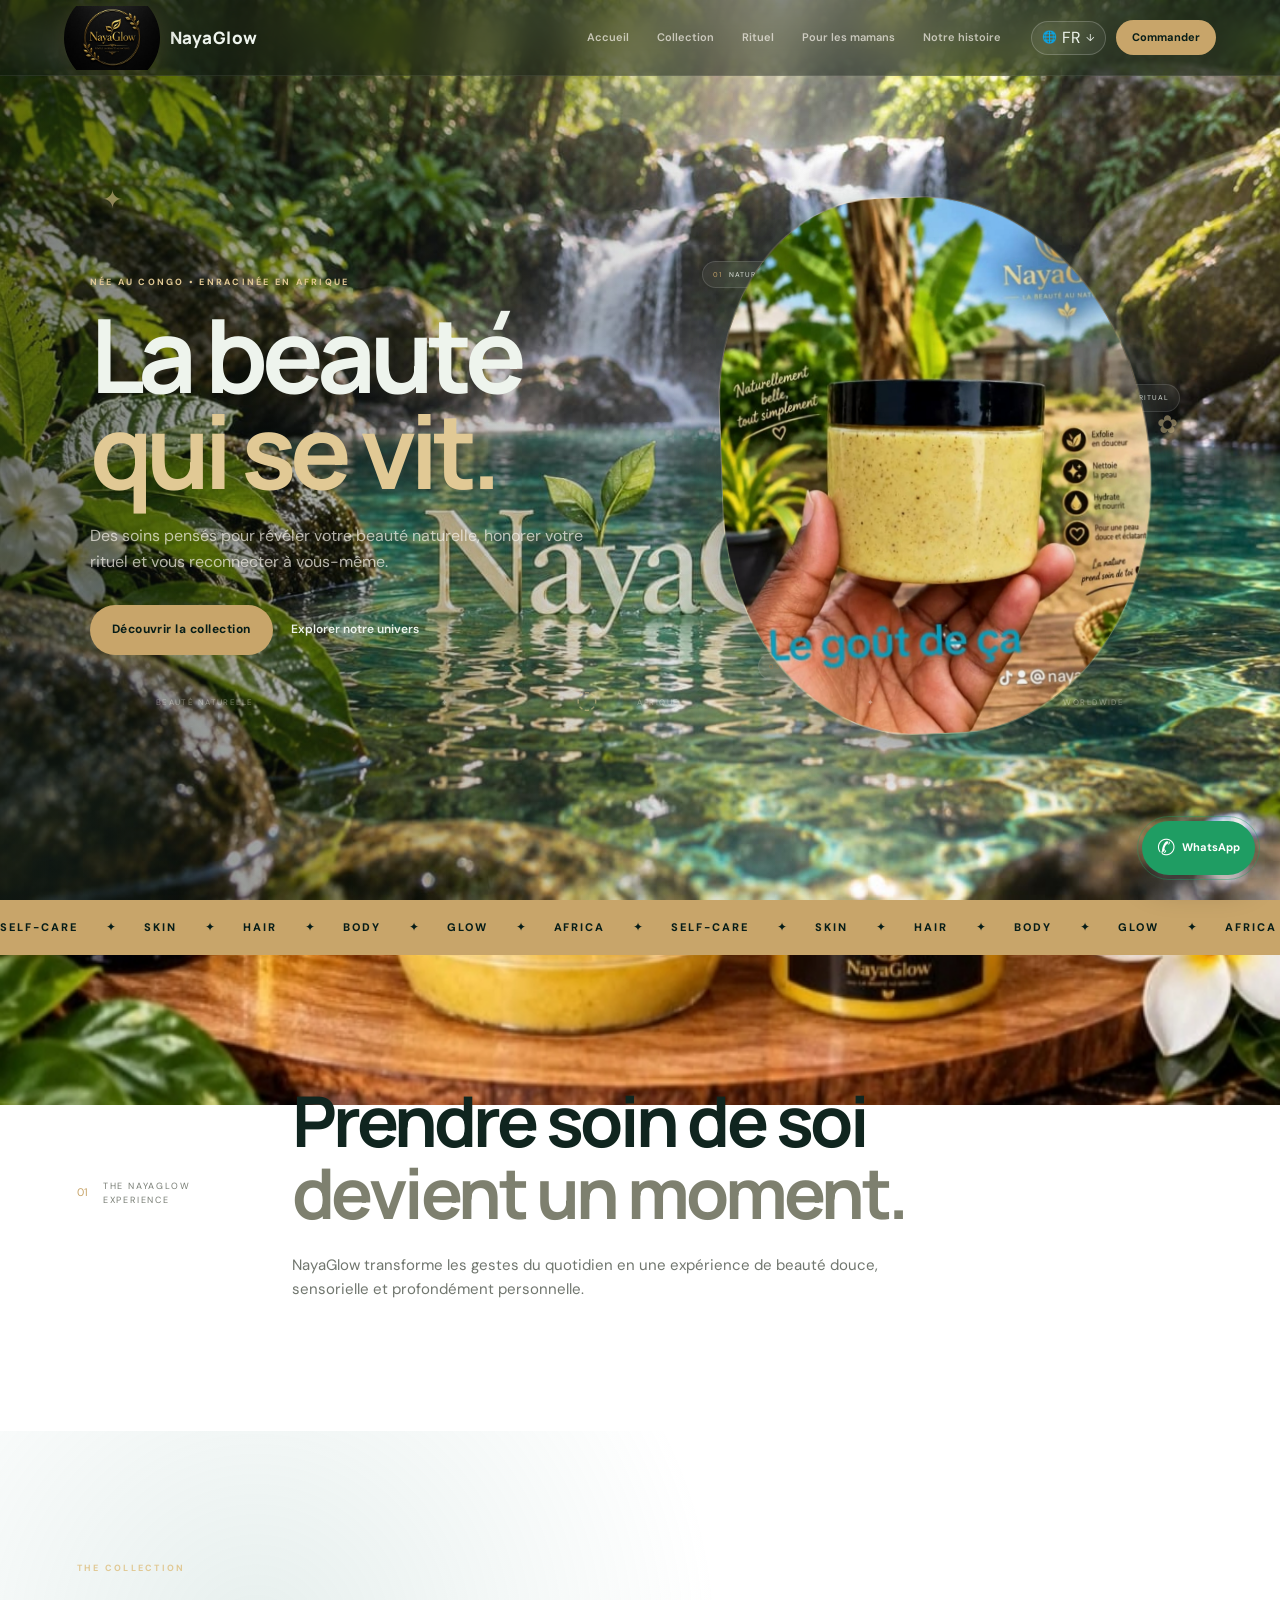
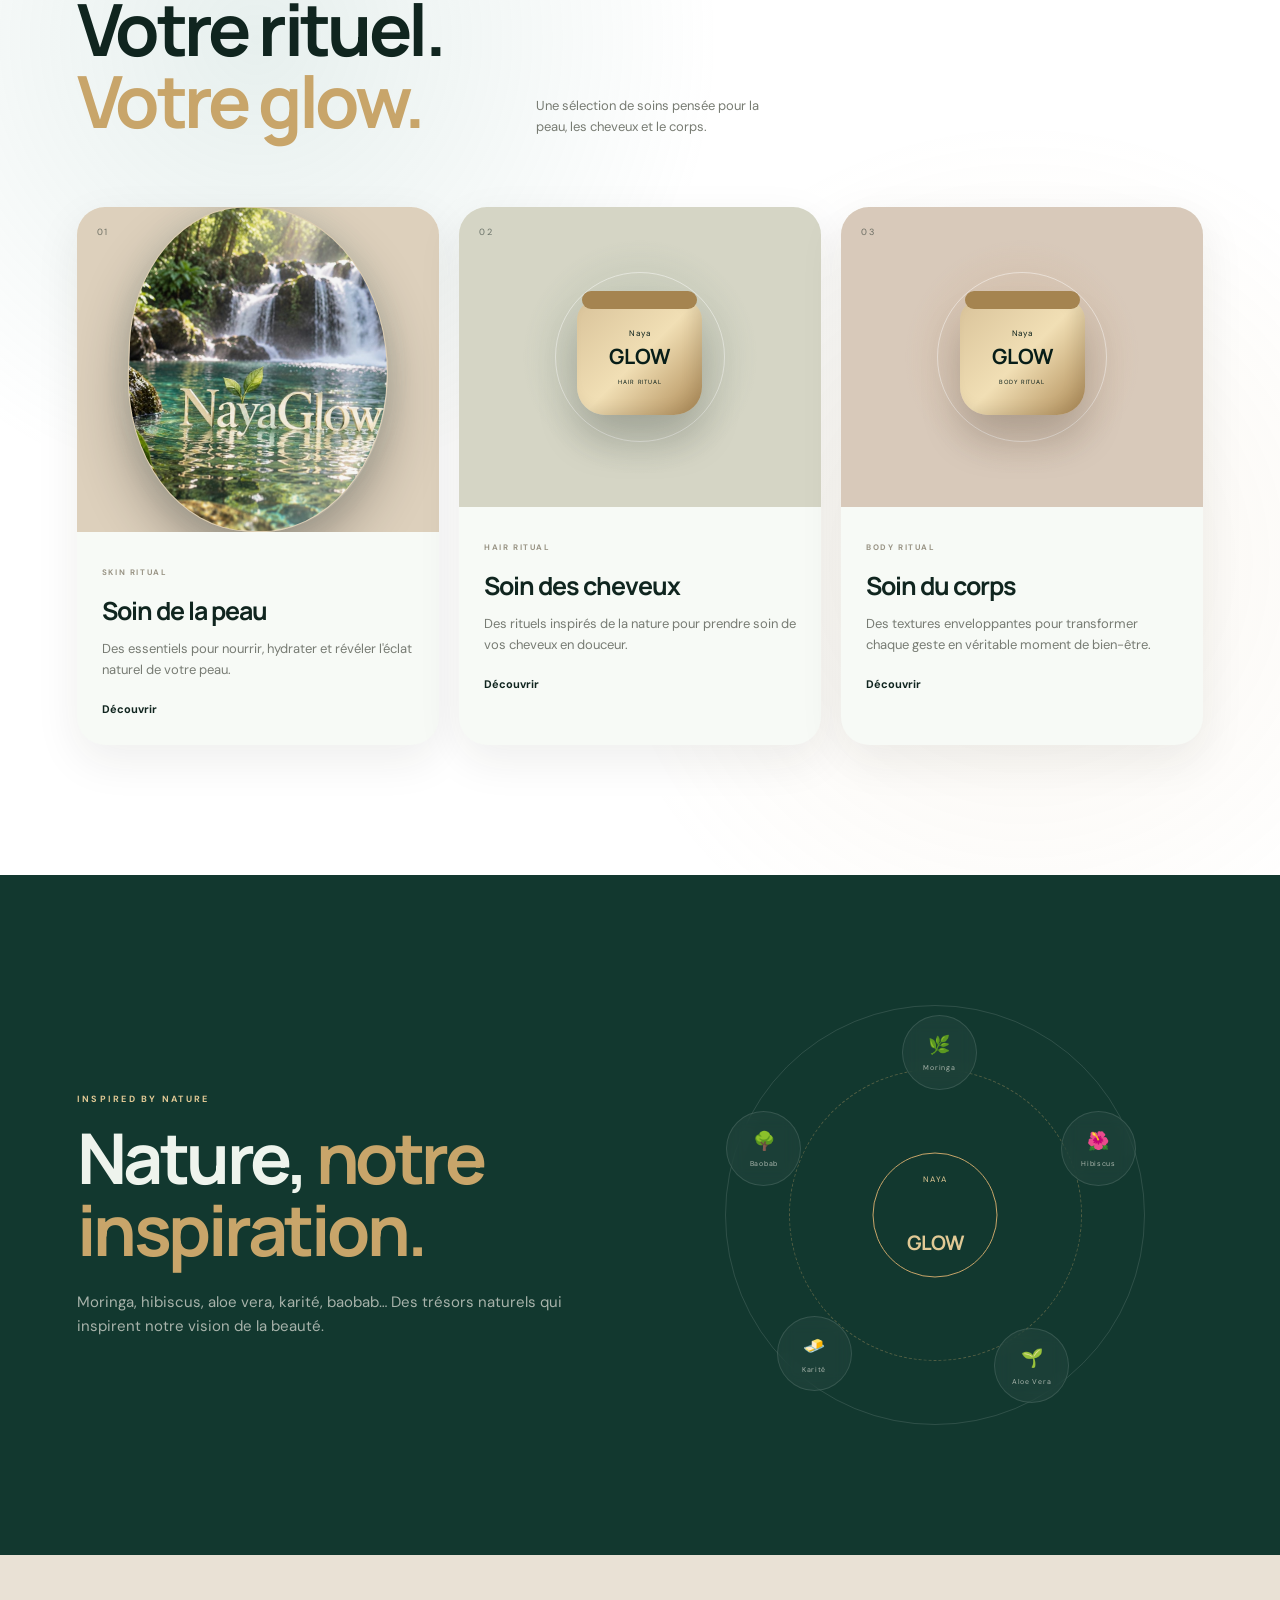
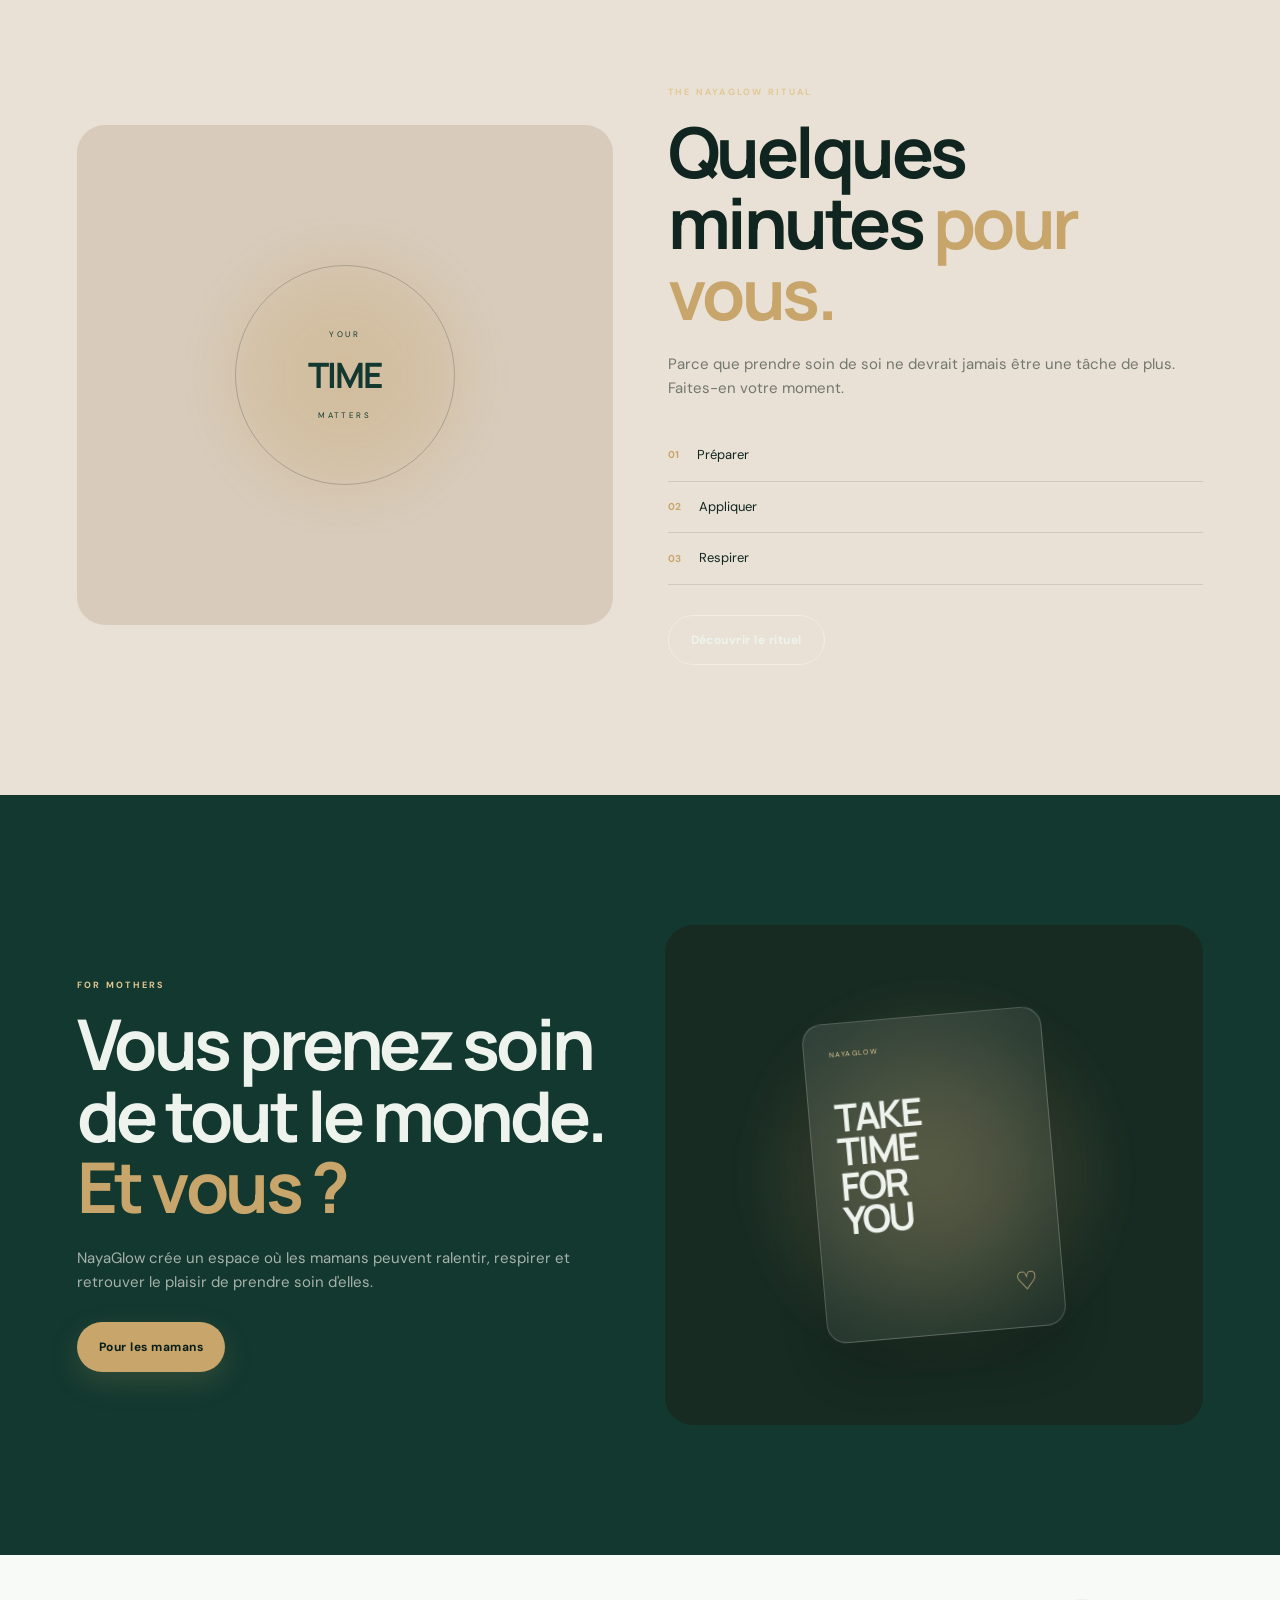
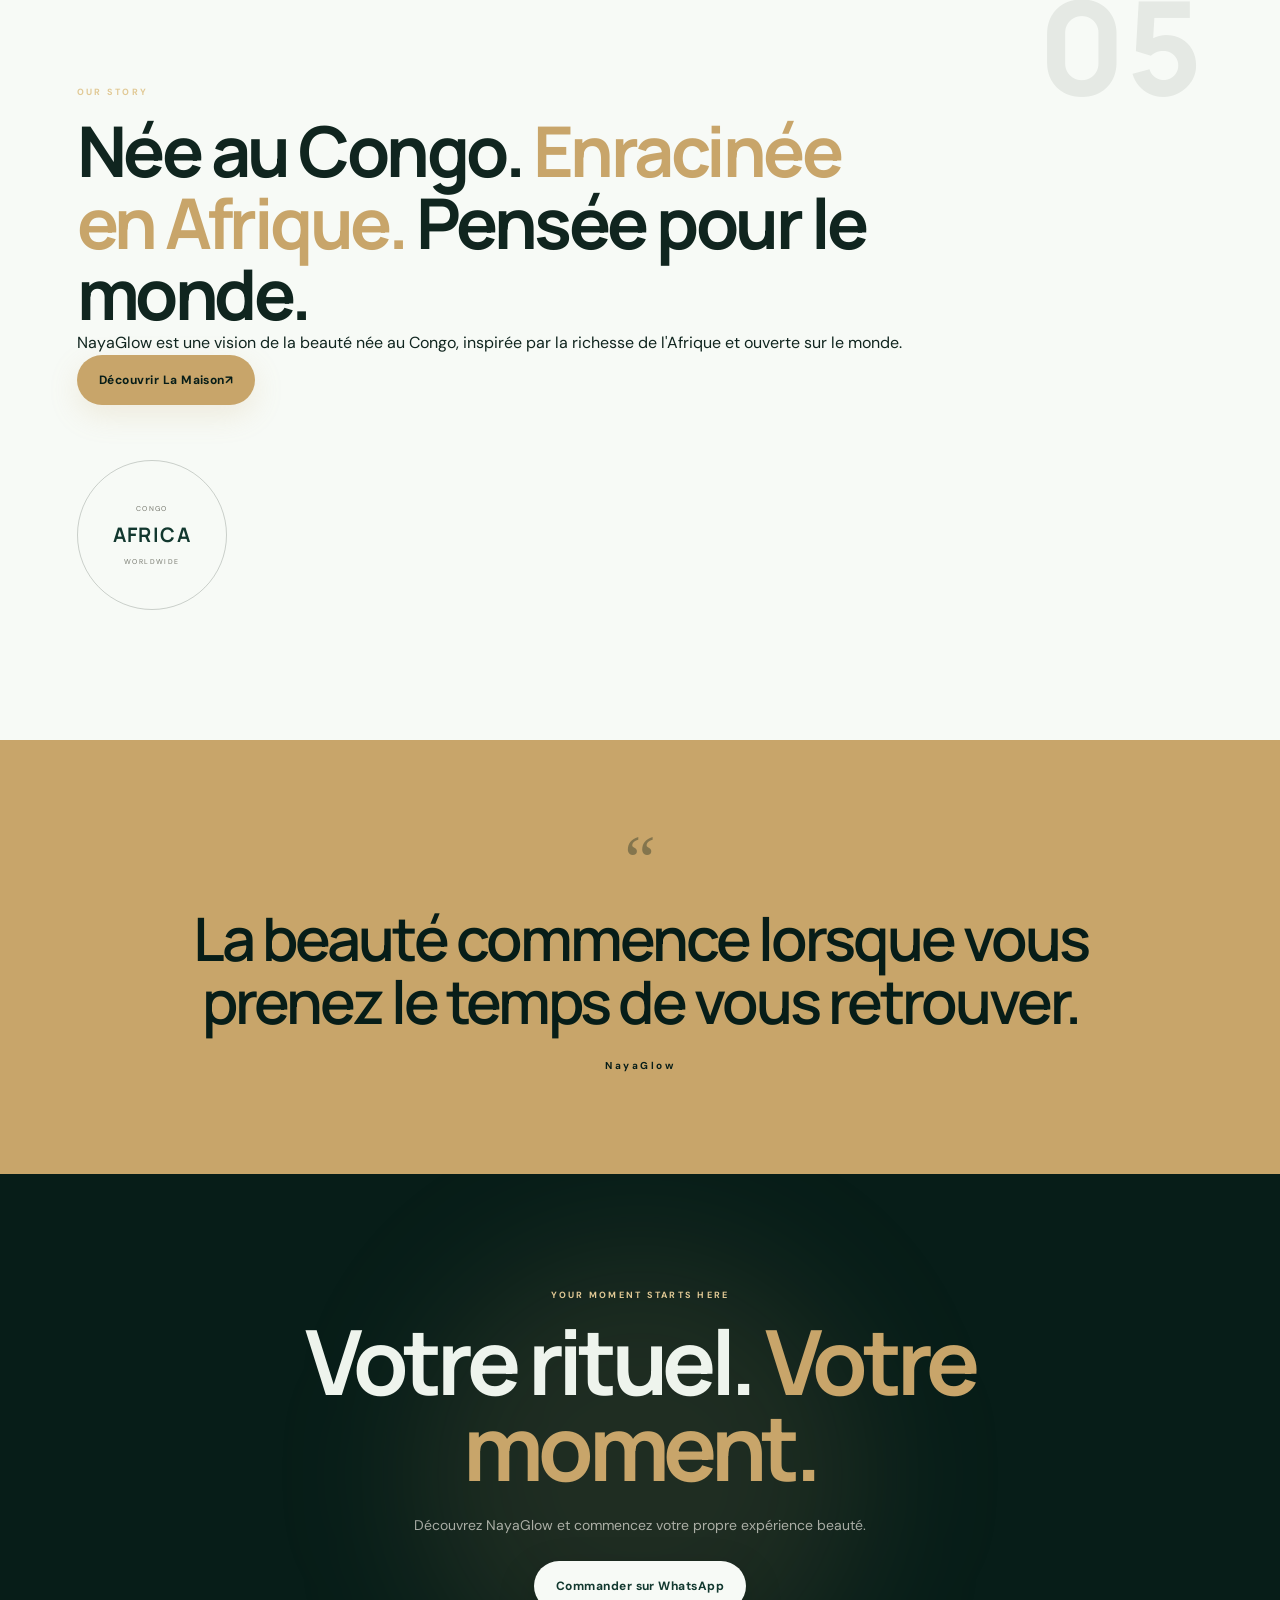
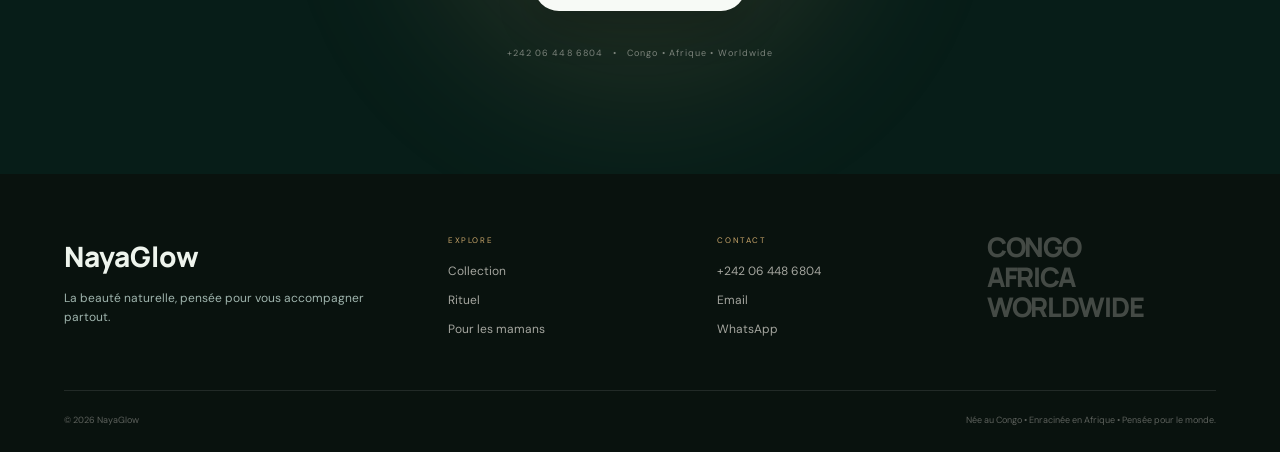
==== commit 9194da23: "Update image source and alt text in index.html" ====
--- a/index.html
+++ b/index.html
@@ -545,10 +545,10 @@
           <div class="collection-photo-glow"></div>
 
           <img
-            src="IMG_20260920_161858.jpg"
-            alt="NayaGlow — soin naturel"
-            class="collection-photo"
-          >
+  src="IMG-20260920-WA0003.jpg"
+  alt="NayaGlow Herbal Skin Cream"
+  class="collection-photo"
+>
 
           <div class="collection-photo-shine"></div>
 
--- a/style.css
+++ b/style.css
@@ -583,32 +583,17 @@
   position: absolute;
   inset: 0;
 
-  background:
-    radial-gradient(
-      circle at 78% 25%,
-      rgba(121,170,160,.25),
-      transparent 28%
+  background-image:
+    linear-gradient(
+      180deg,
+      rgba(4, 18, 14, .18),
+      rgba(4, 18, 14, .55)
     ),
-
-    radial-gradient(
-      circle at 15% 75%,
-      rgba(47,118,109,.32),
-      transparent 34%
-    ),
-
-    radial-gradient(
-      circle at 55% 90%,
-      rgba(92,151,137,.18),
-      transparent 38%
-    ),
-
-    linear-gradient(
-      145deg,
-      #061a15,
-      #12382f 45%,
-      #1d5145 72%,
-      #071d18
-    );
+    url("IMG-20260920-WA0003.jpg");
+
+  background-size: cover;
+  background-position: center center;
+  background-repeat: no-repeat;
 
   z-index: 0;
 }
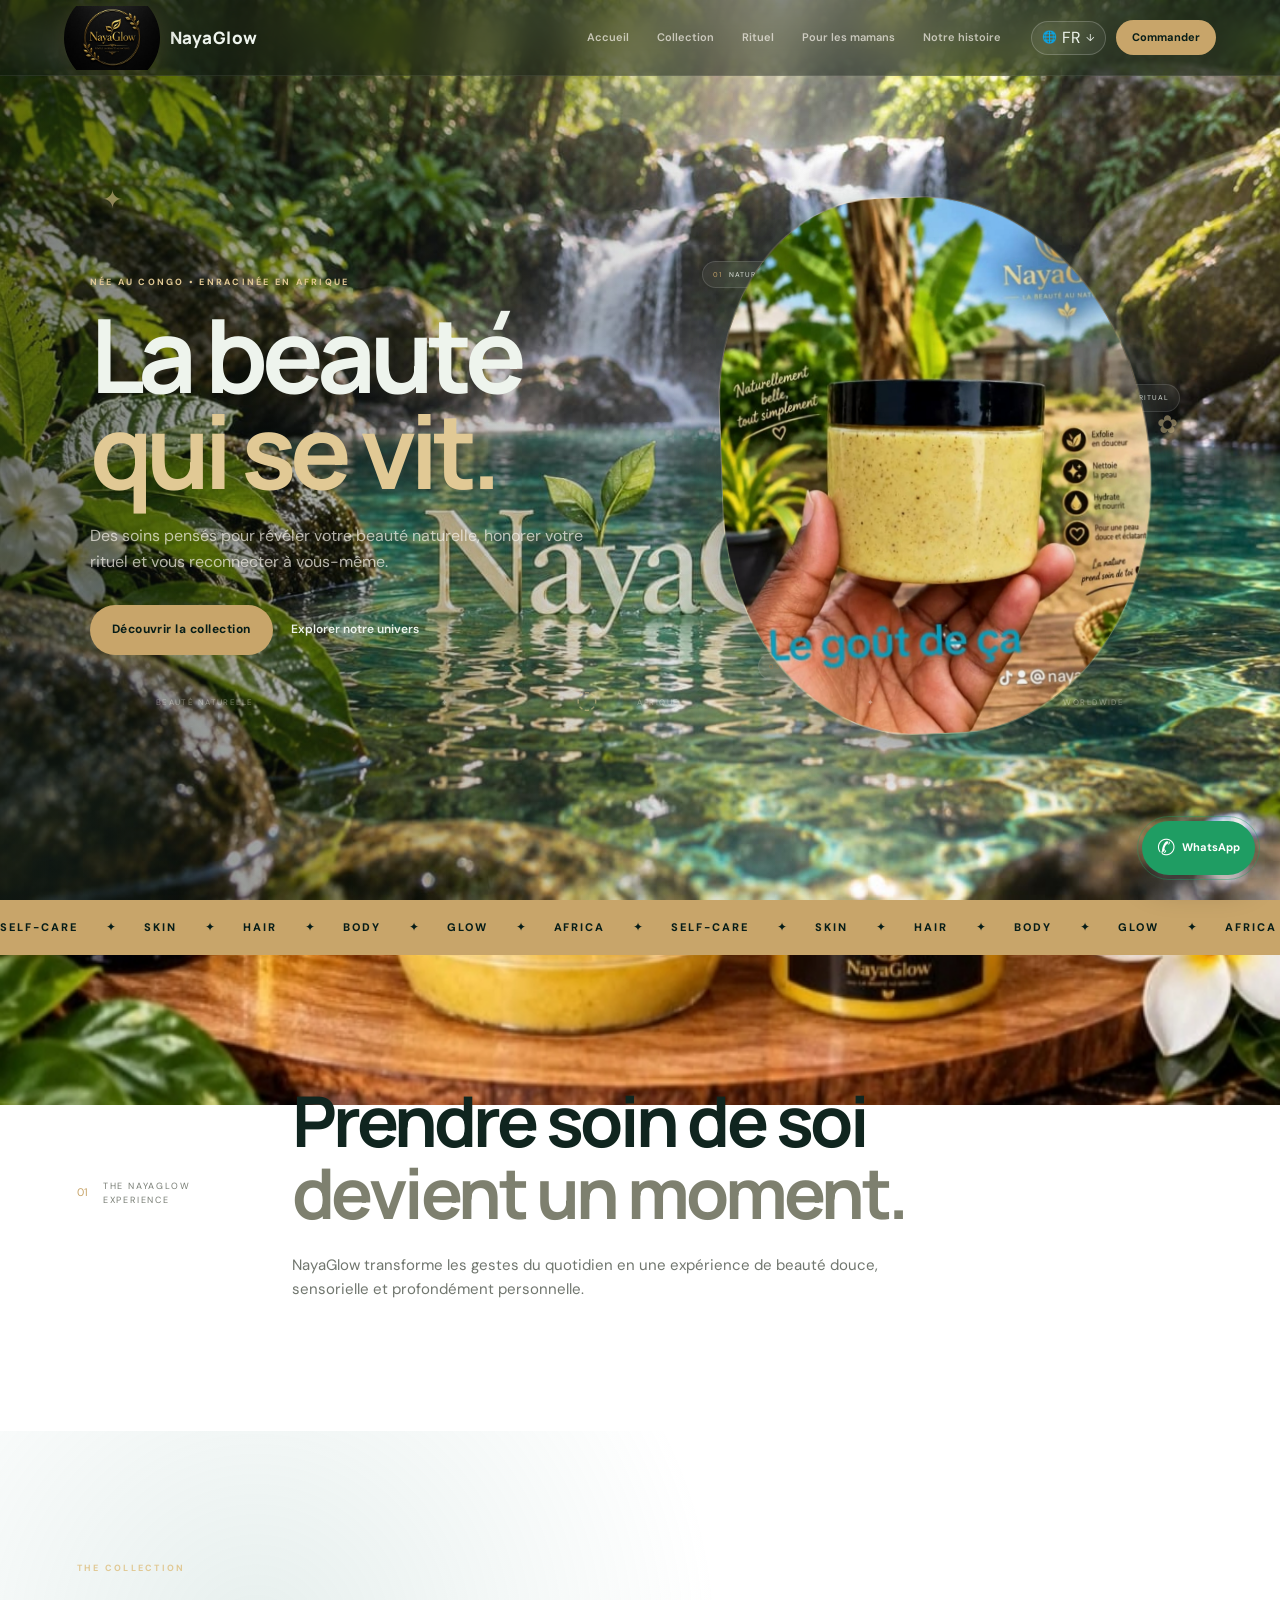
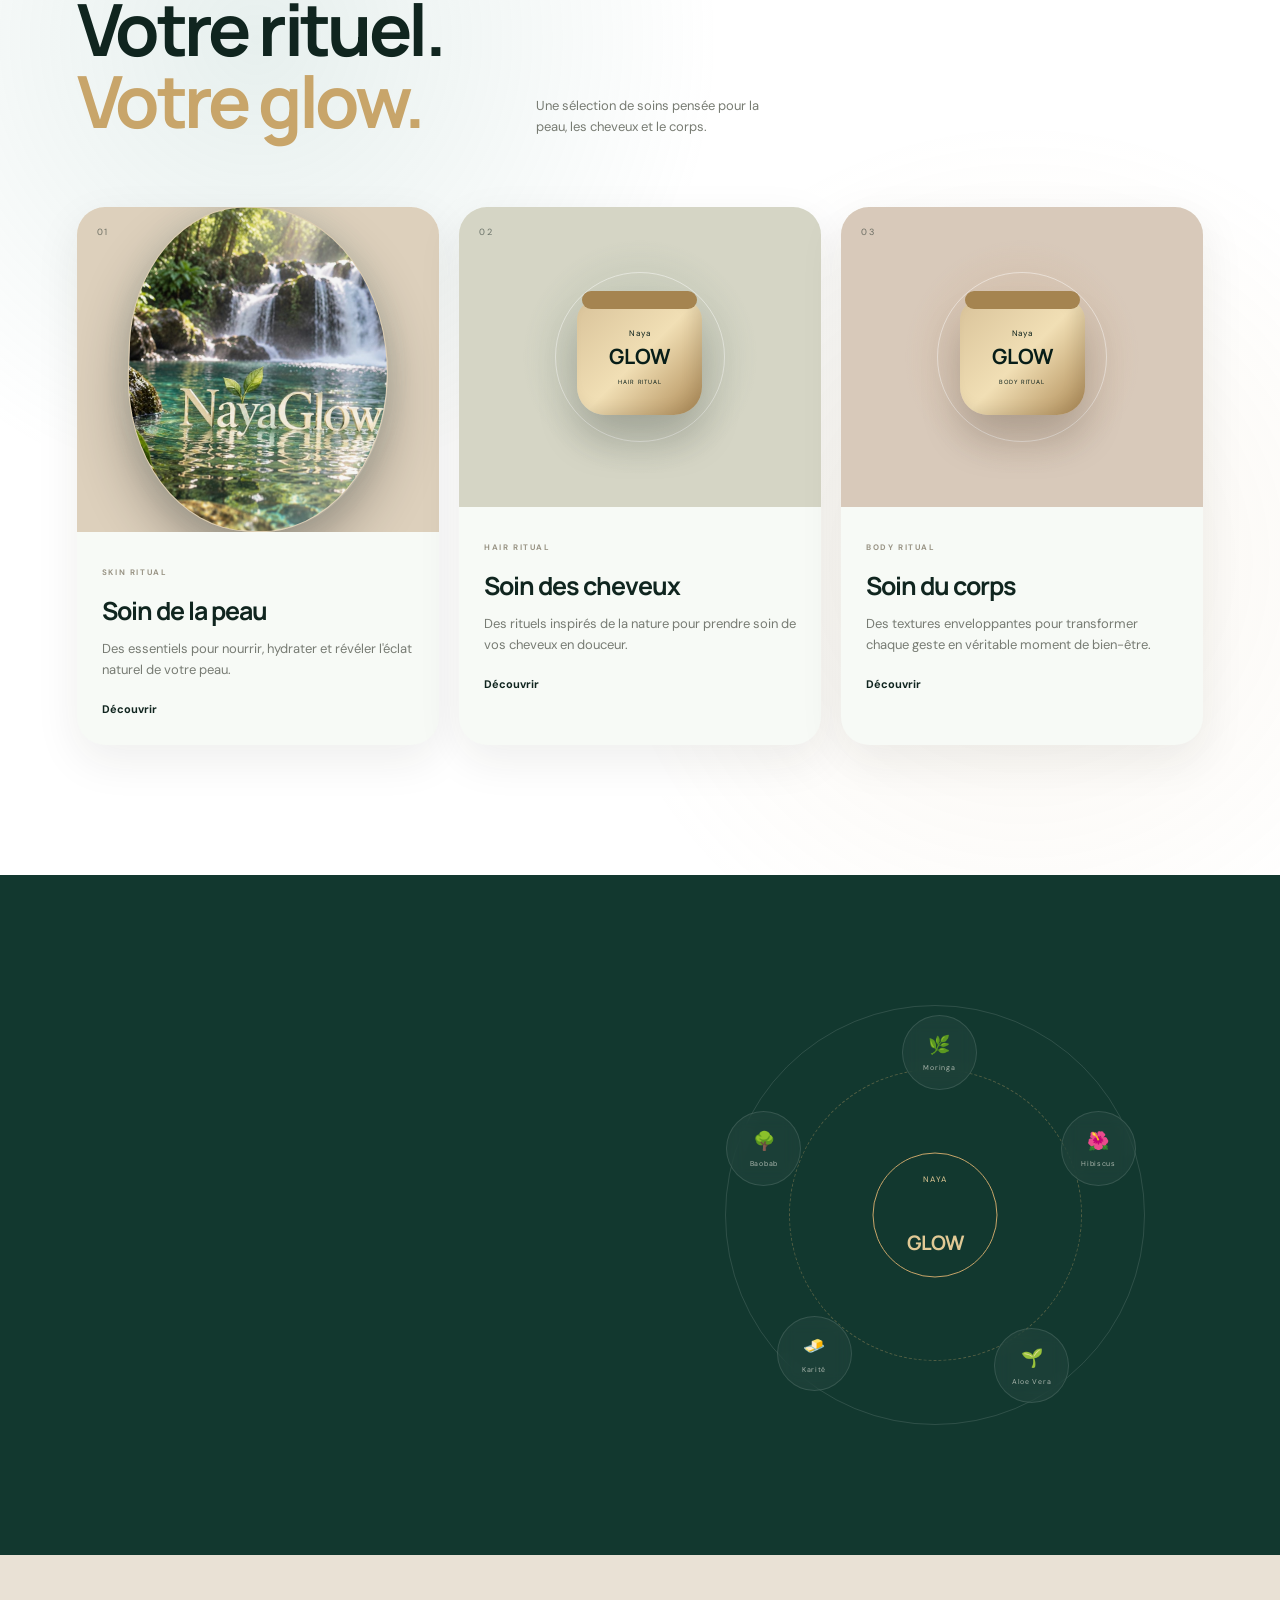
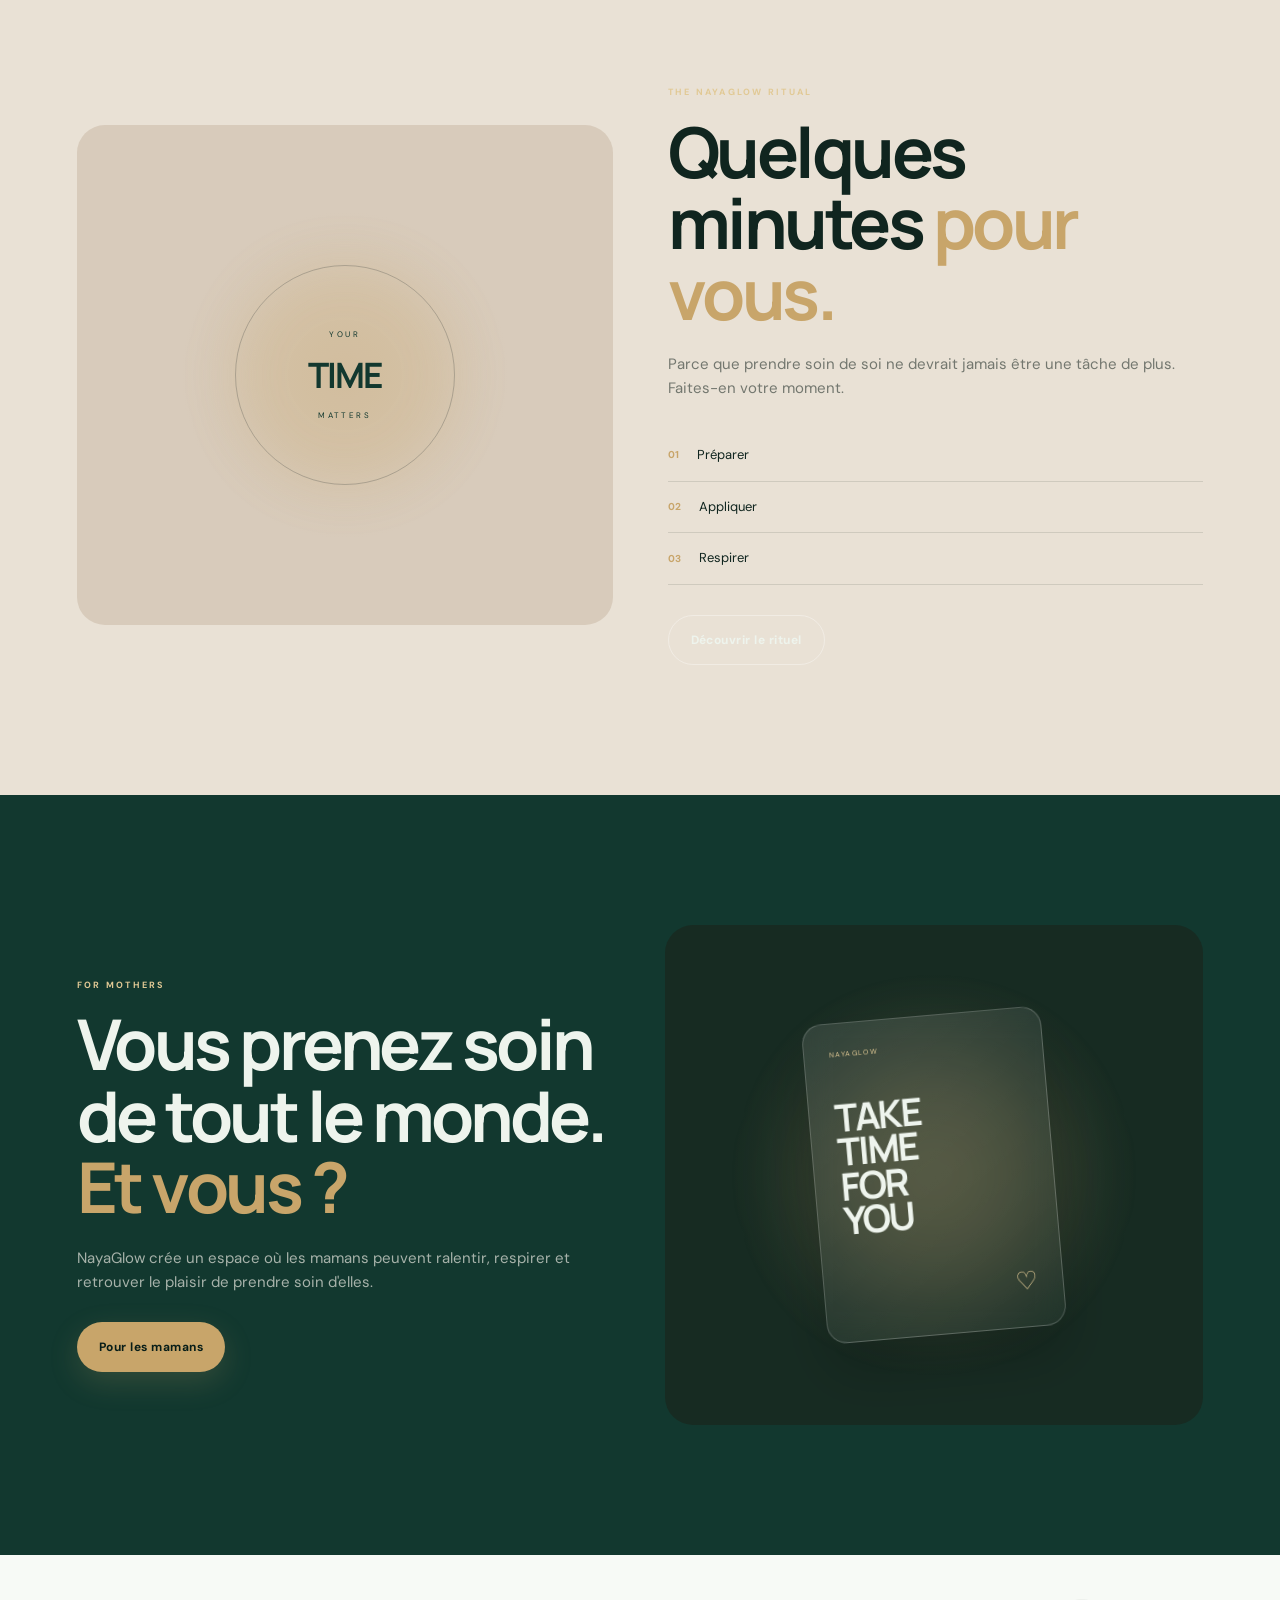
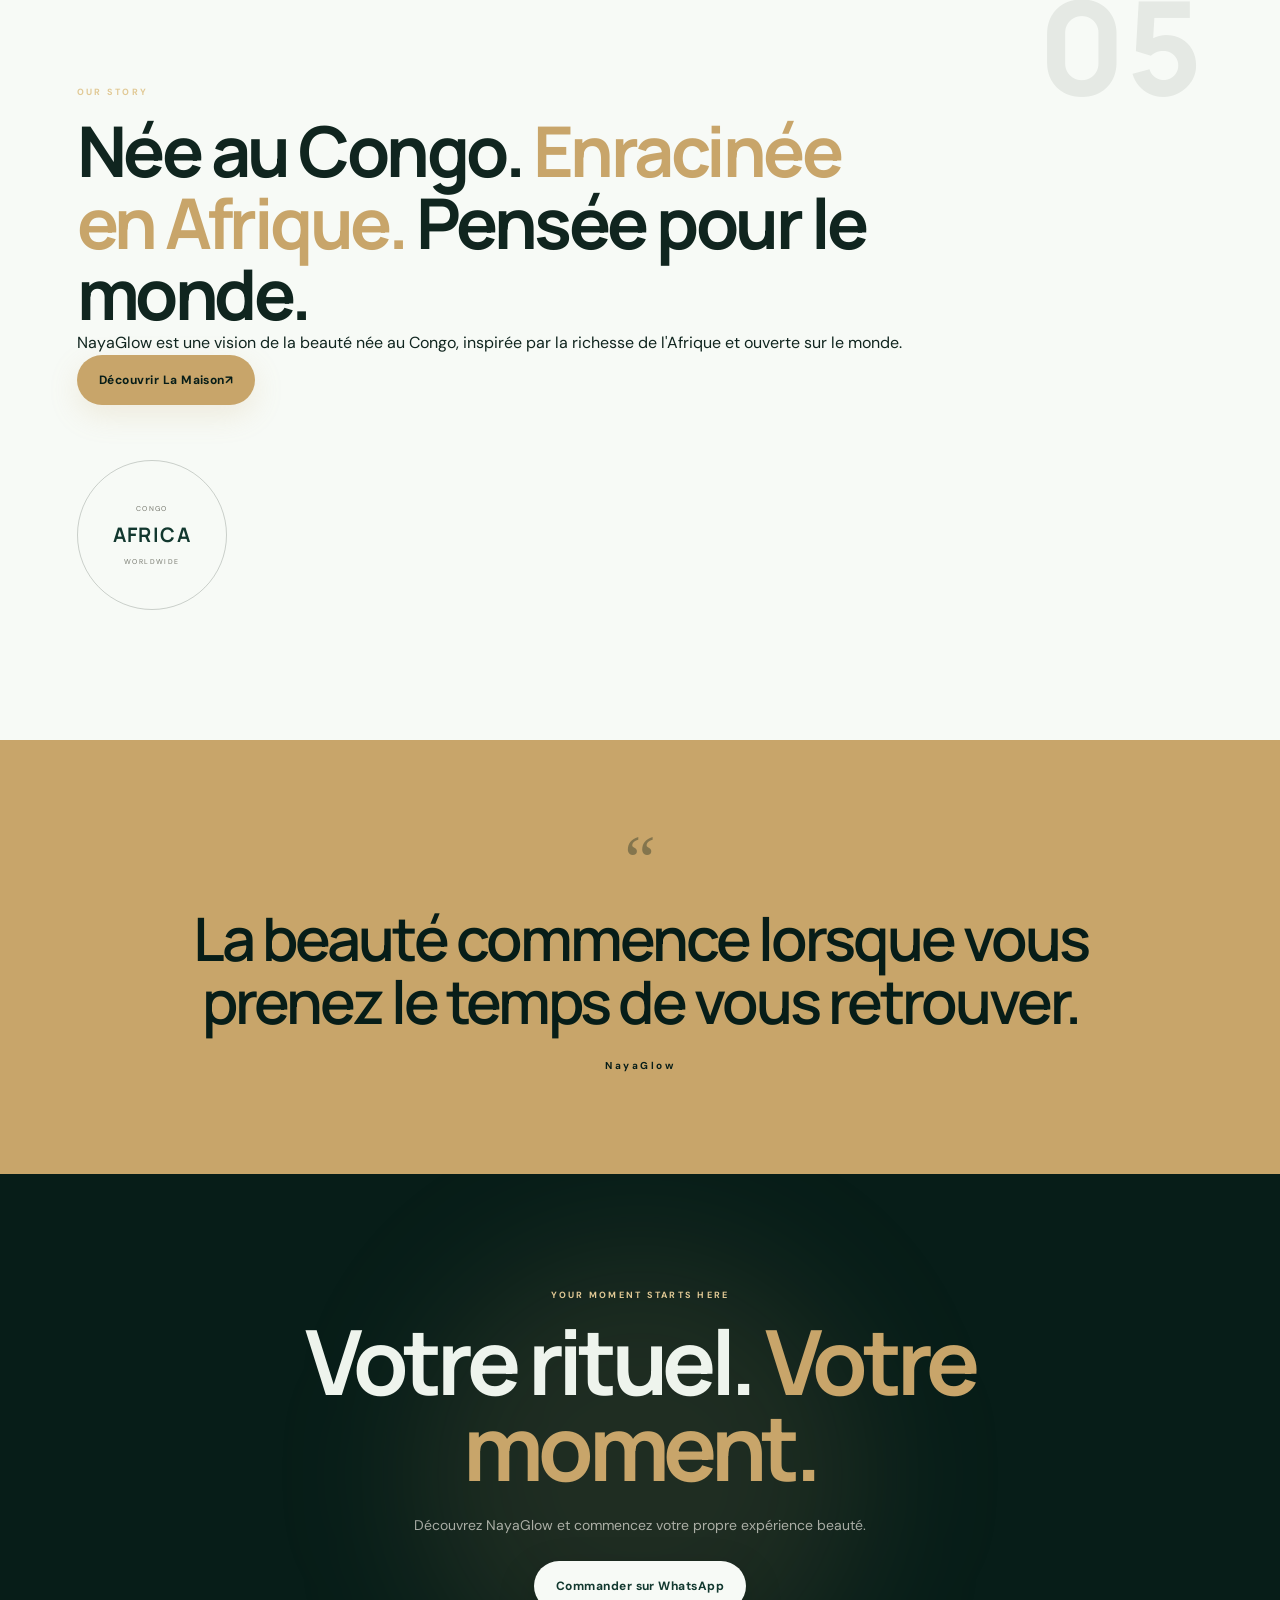
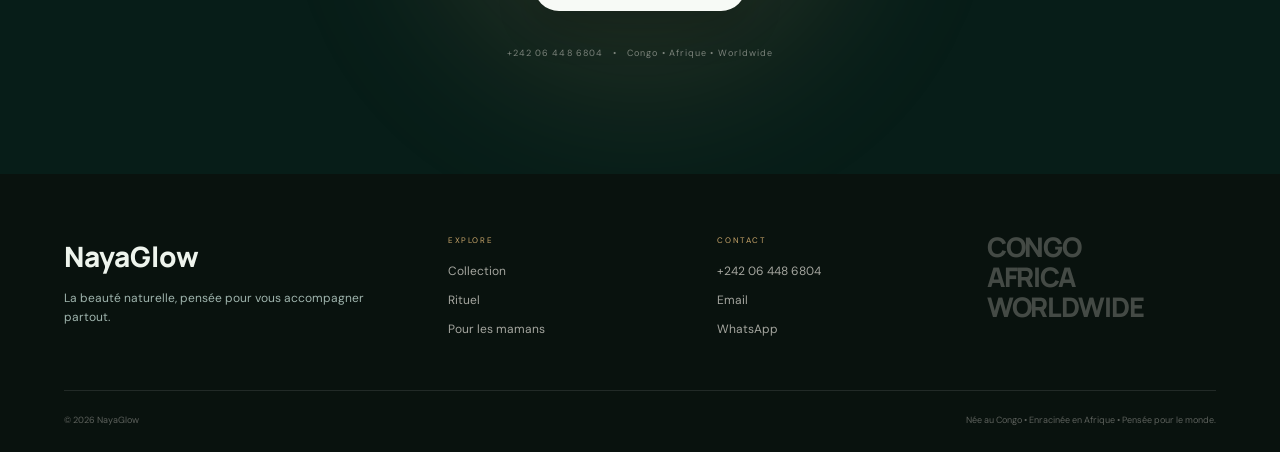
==== commit 211b1c85: "Add story background div to story section" ====
--- a/index.html
+++ b/index.html
@@ -987,6 +987,7 @@
   class="story-section section-space"
   id="story"
 >
+  <div class="story-background"></div>
 
   <div class="story-number">
     05
@@ -1200,7 +1201,7 @@
         +242 06 448 6804
       </a>
 
-      <a href="mailto:ejaldrinemavoungou67@gmail.com">
+      <a href="mailto:jaldrinemavoungou67@gmail.com">
         Email
       </a>
 
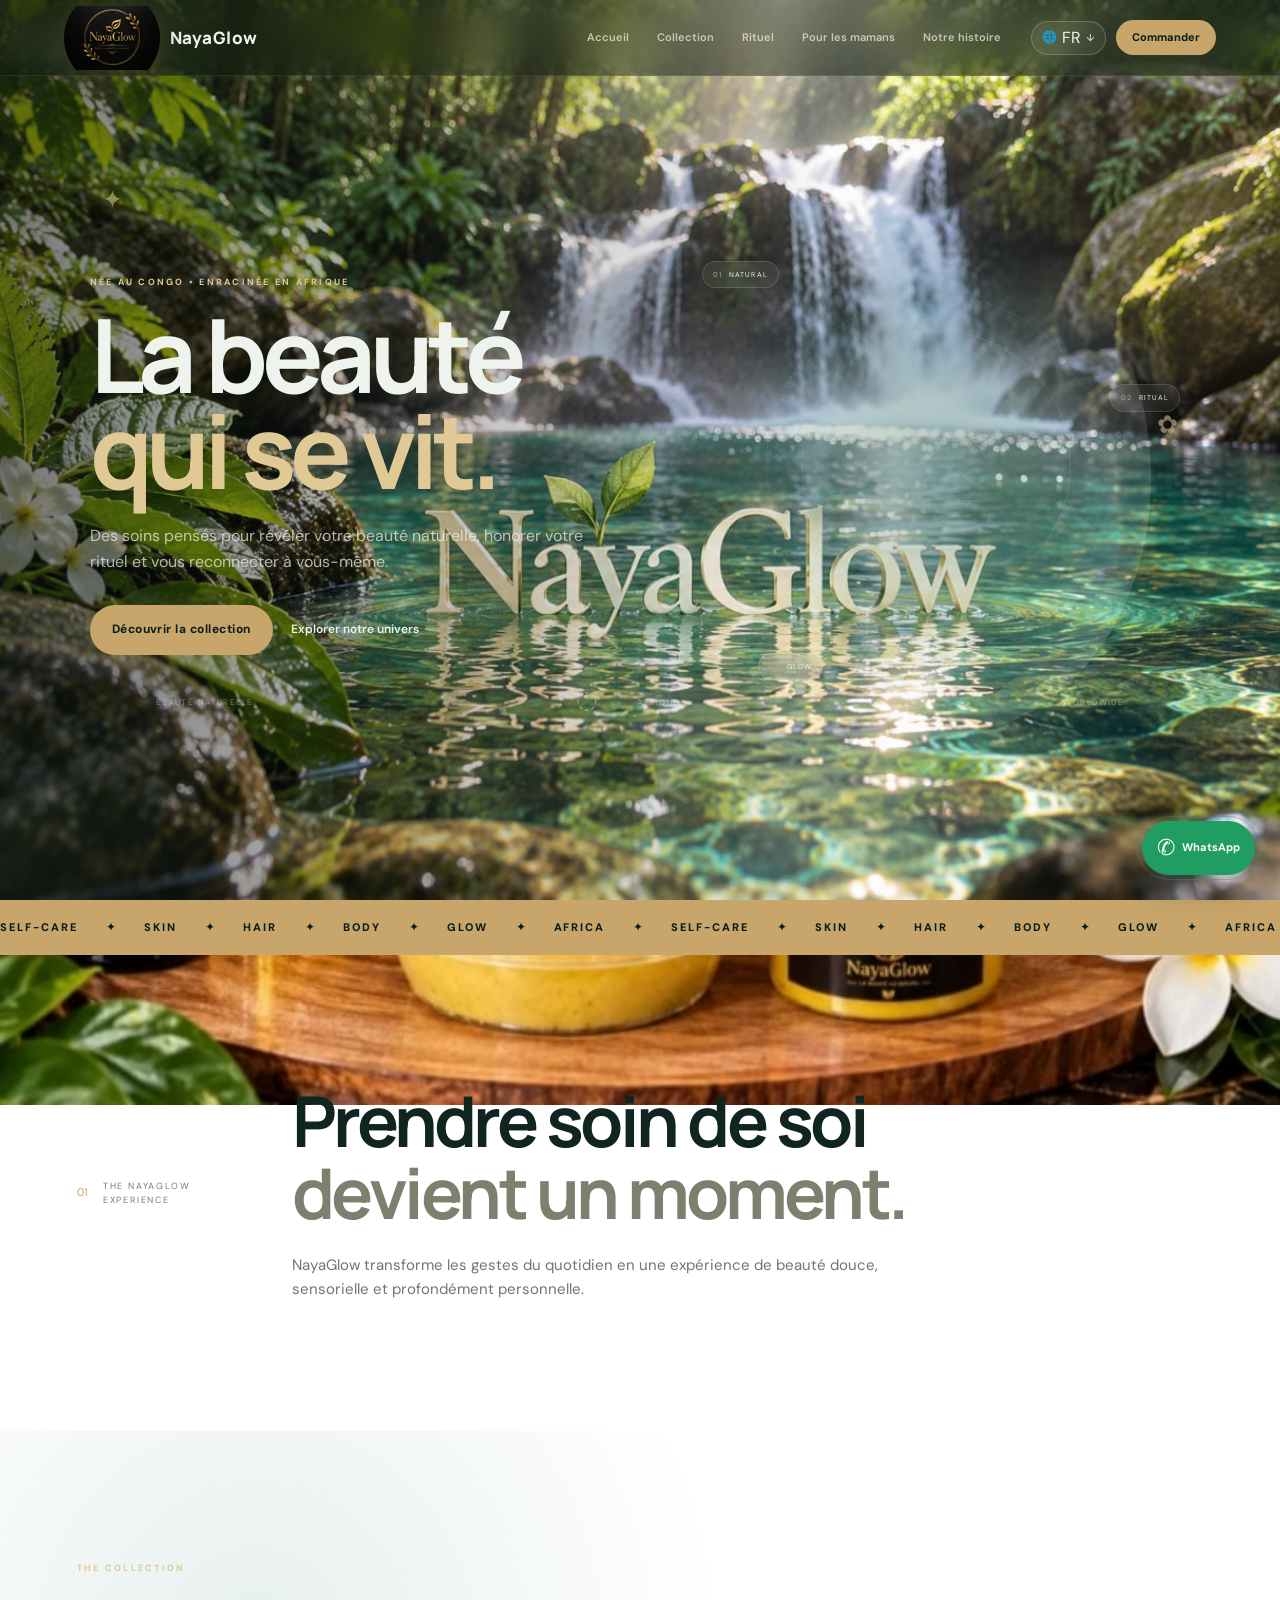
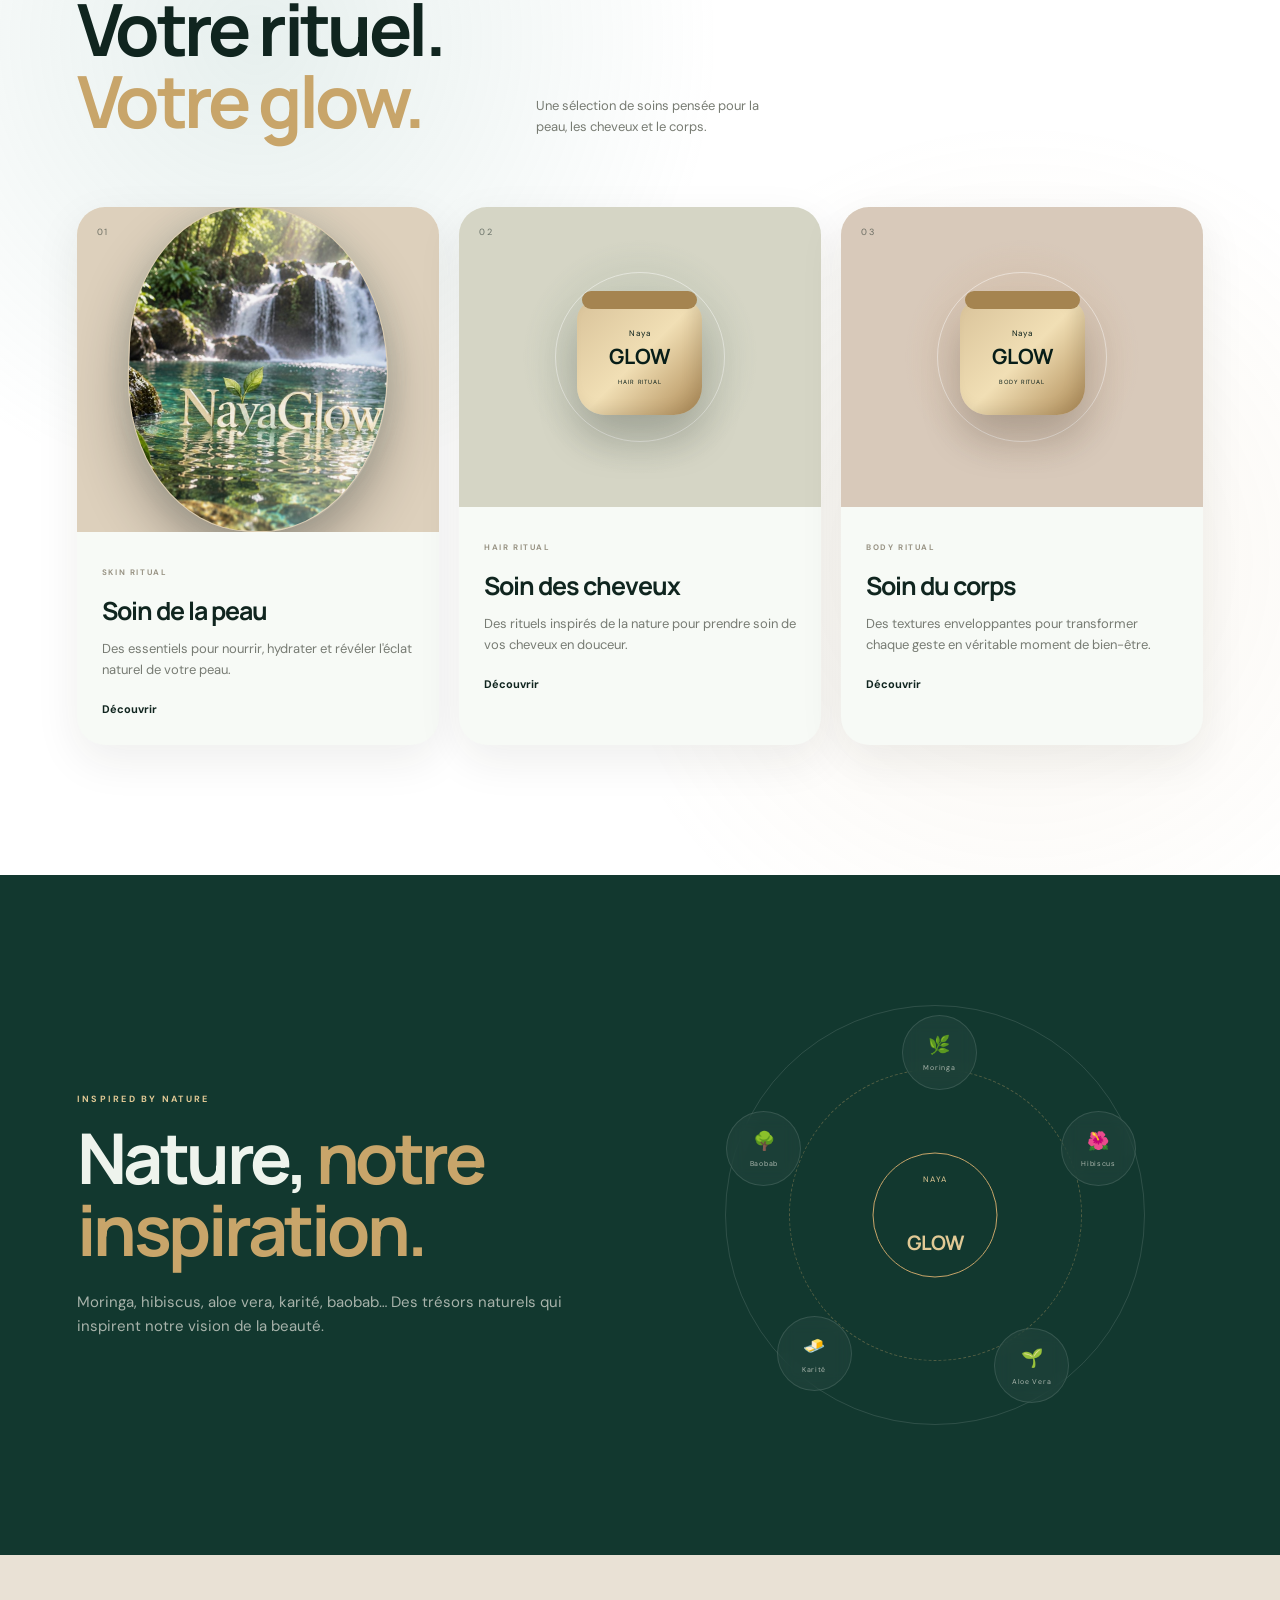
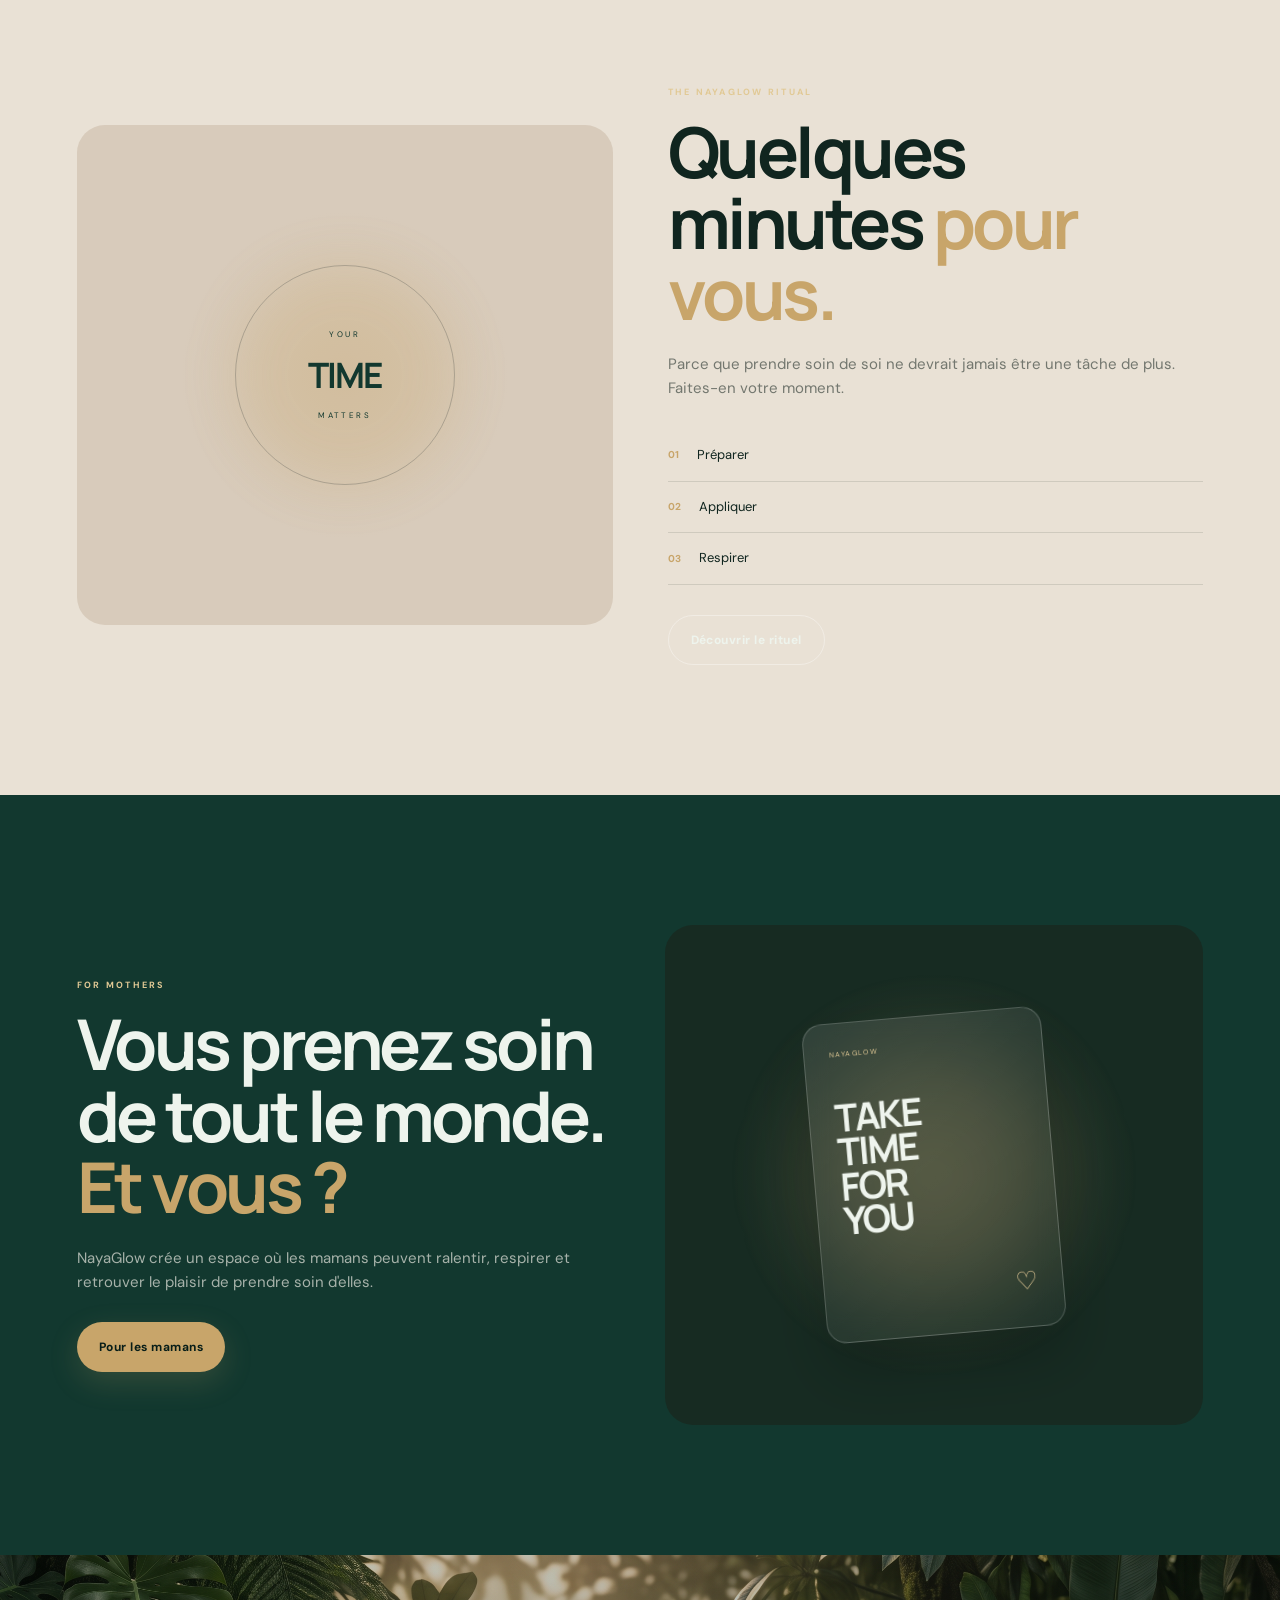
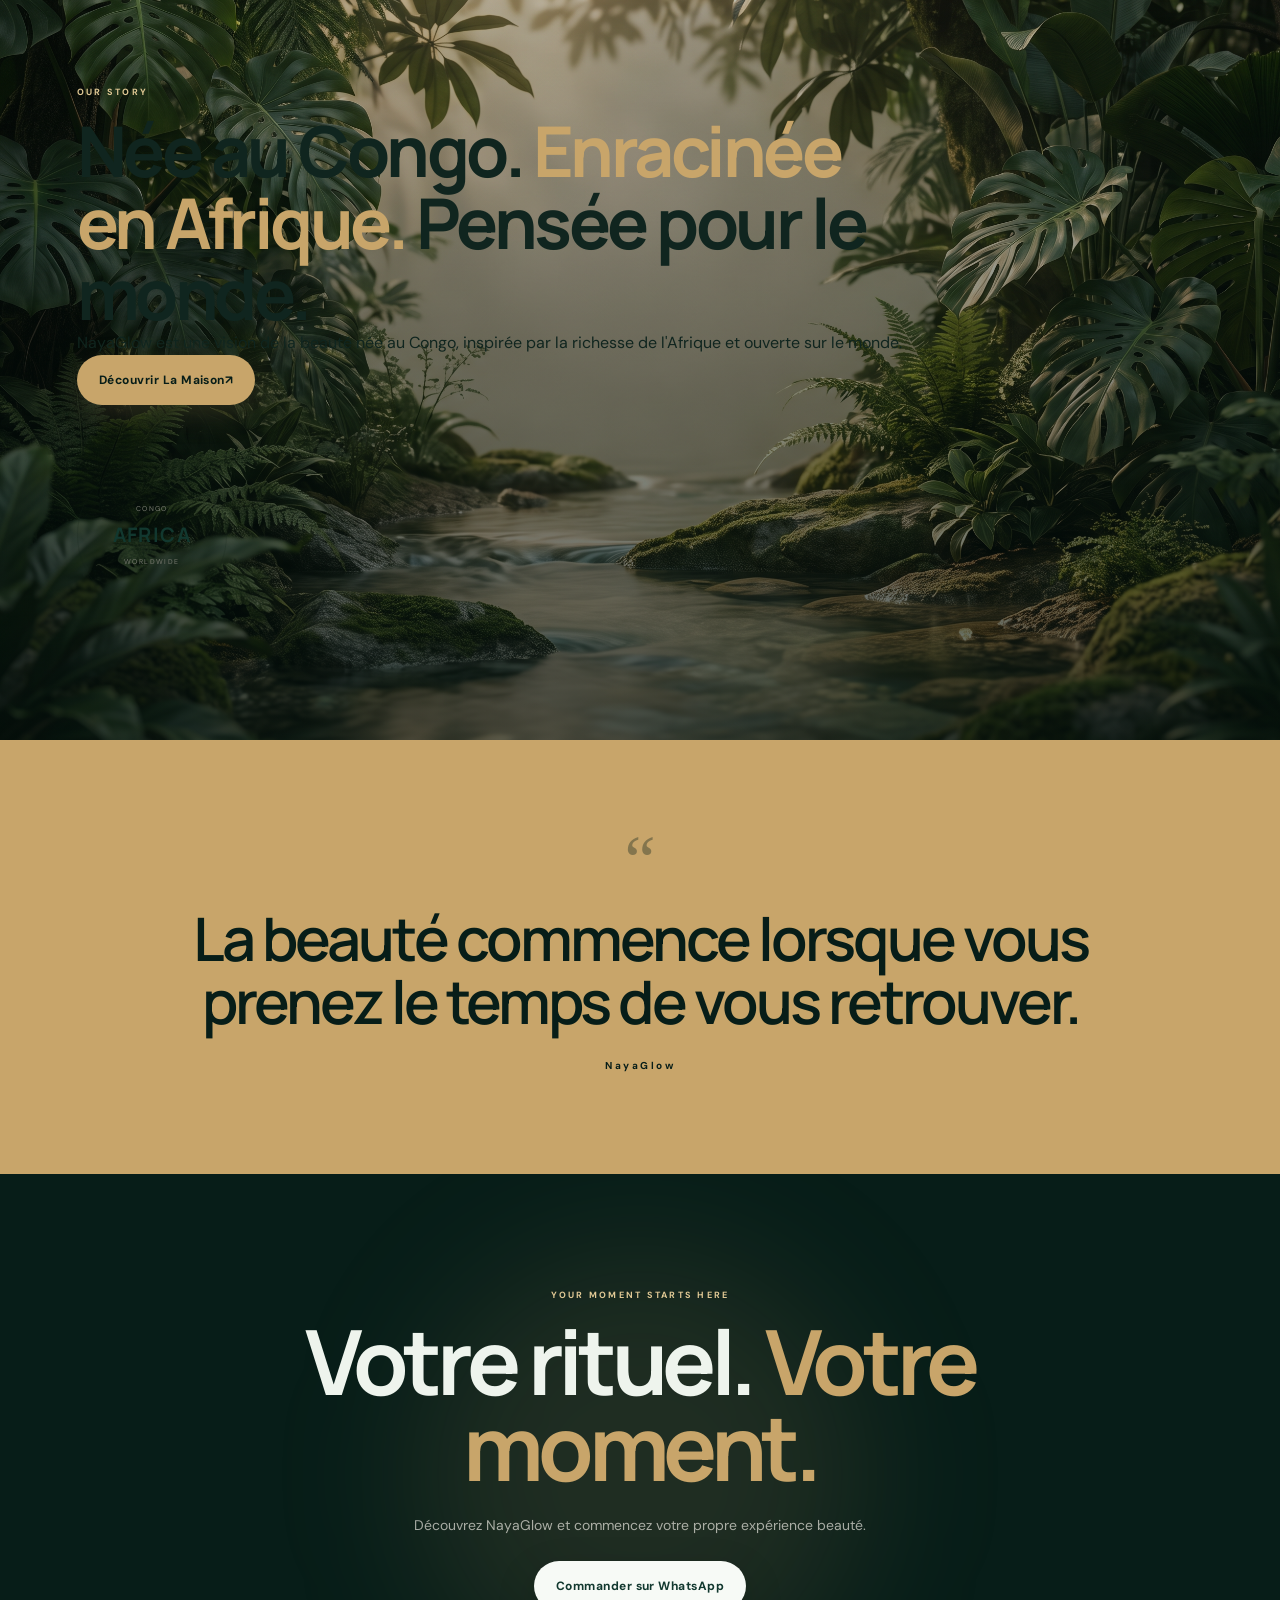
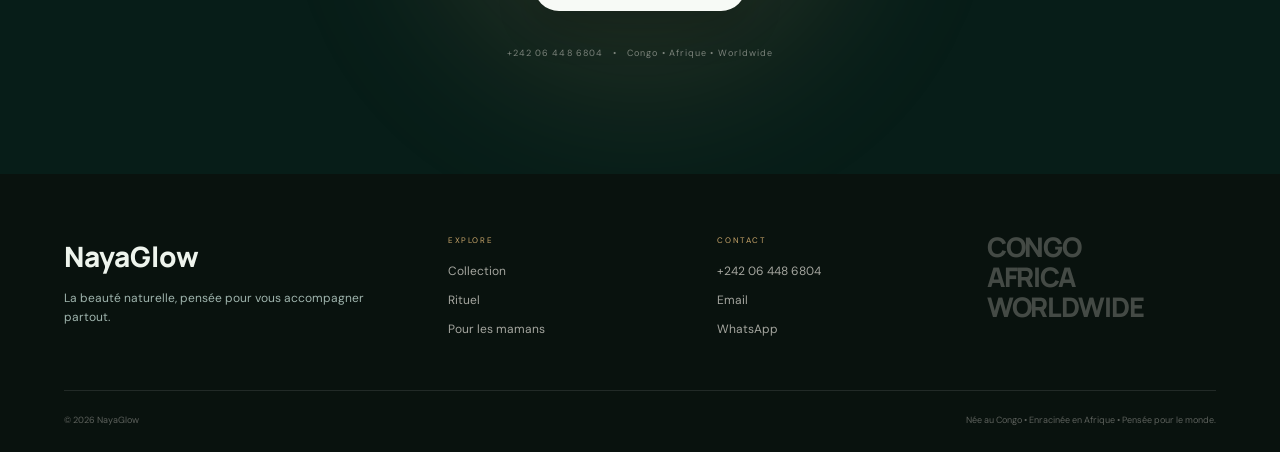
==== commit 75bde34d: "Remove hero photo image from index.html Removed the hero photo image element from the HTML." ====
--- a/index.html
+++ b/index.html
@@ -337,12 +337,6 @@
 
     <div class="hero-photo-halo"></div>
 
-    <img
-      src="IMG_20260920_120325.jpg"
-      alt="NayaGlow — beauté naturelle"
-      class="hero-photo"
-    >
-
     <div class="hero-photo-shine"></div>
 
   </div>
--- a/style.css
+++ b/style.css
@@ -1758,6 +1758,24 @@
 
   overflow: hidden;
 }
+.story-background {
+  position: absolute;
+  inset: 0;
+
+  background-image:
+    linear-gradient(
+      180deg,
+      rgba(4, 18, 14, .25),
+      rgba(4, 18, 14, .65)
+    ),
+    url("Premium_luxury_natural_skincare_website_background_photograp.png");
+
+  background-size: cover;
+  background-position: center center;
+  background-repeat: no-repeat;
+
+  z-index: 0;
+}
 
 .story-number {
   position: absolute;
@@ -1785,8 +1803,7 @@
 
   margin-top: 28px;
 
-  color: #72776e;
-
+  color: rgba(248, 244, 237, .88);
   font-size: 15px;
 }
 
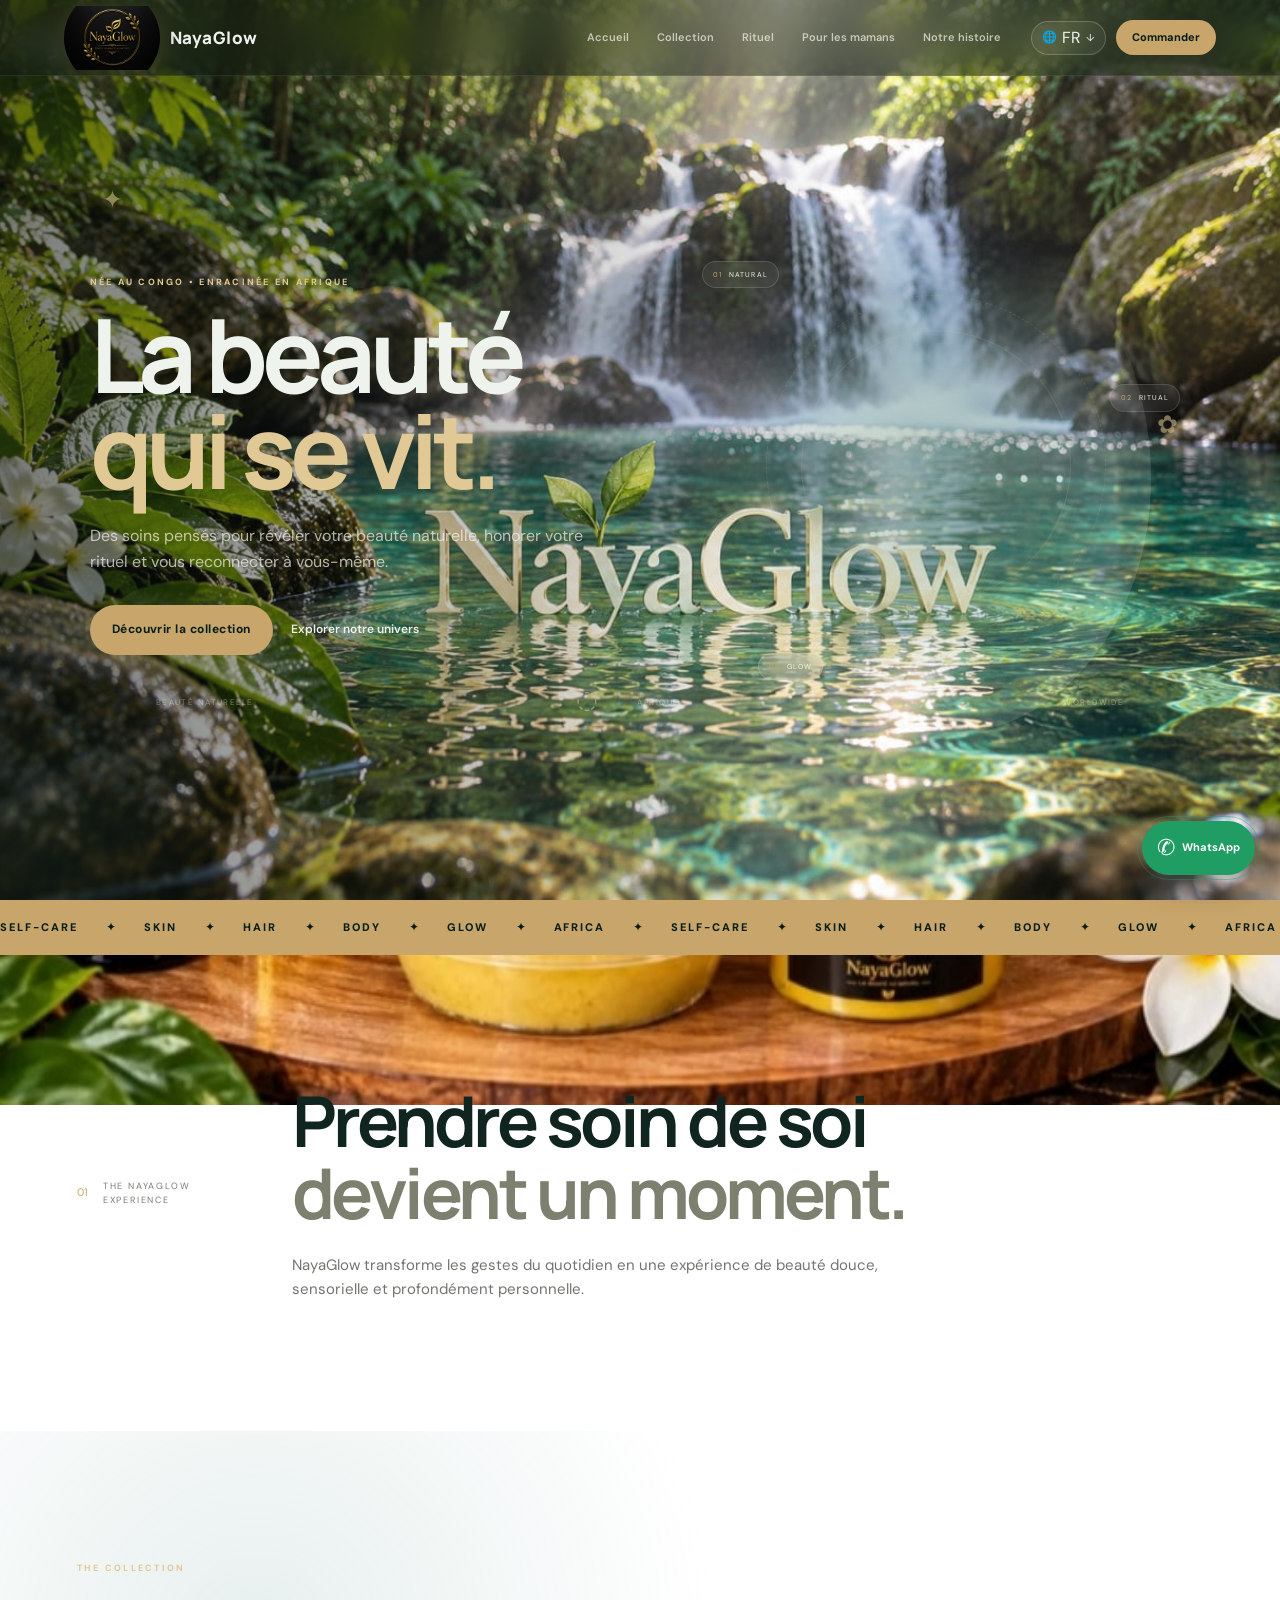
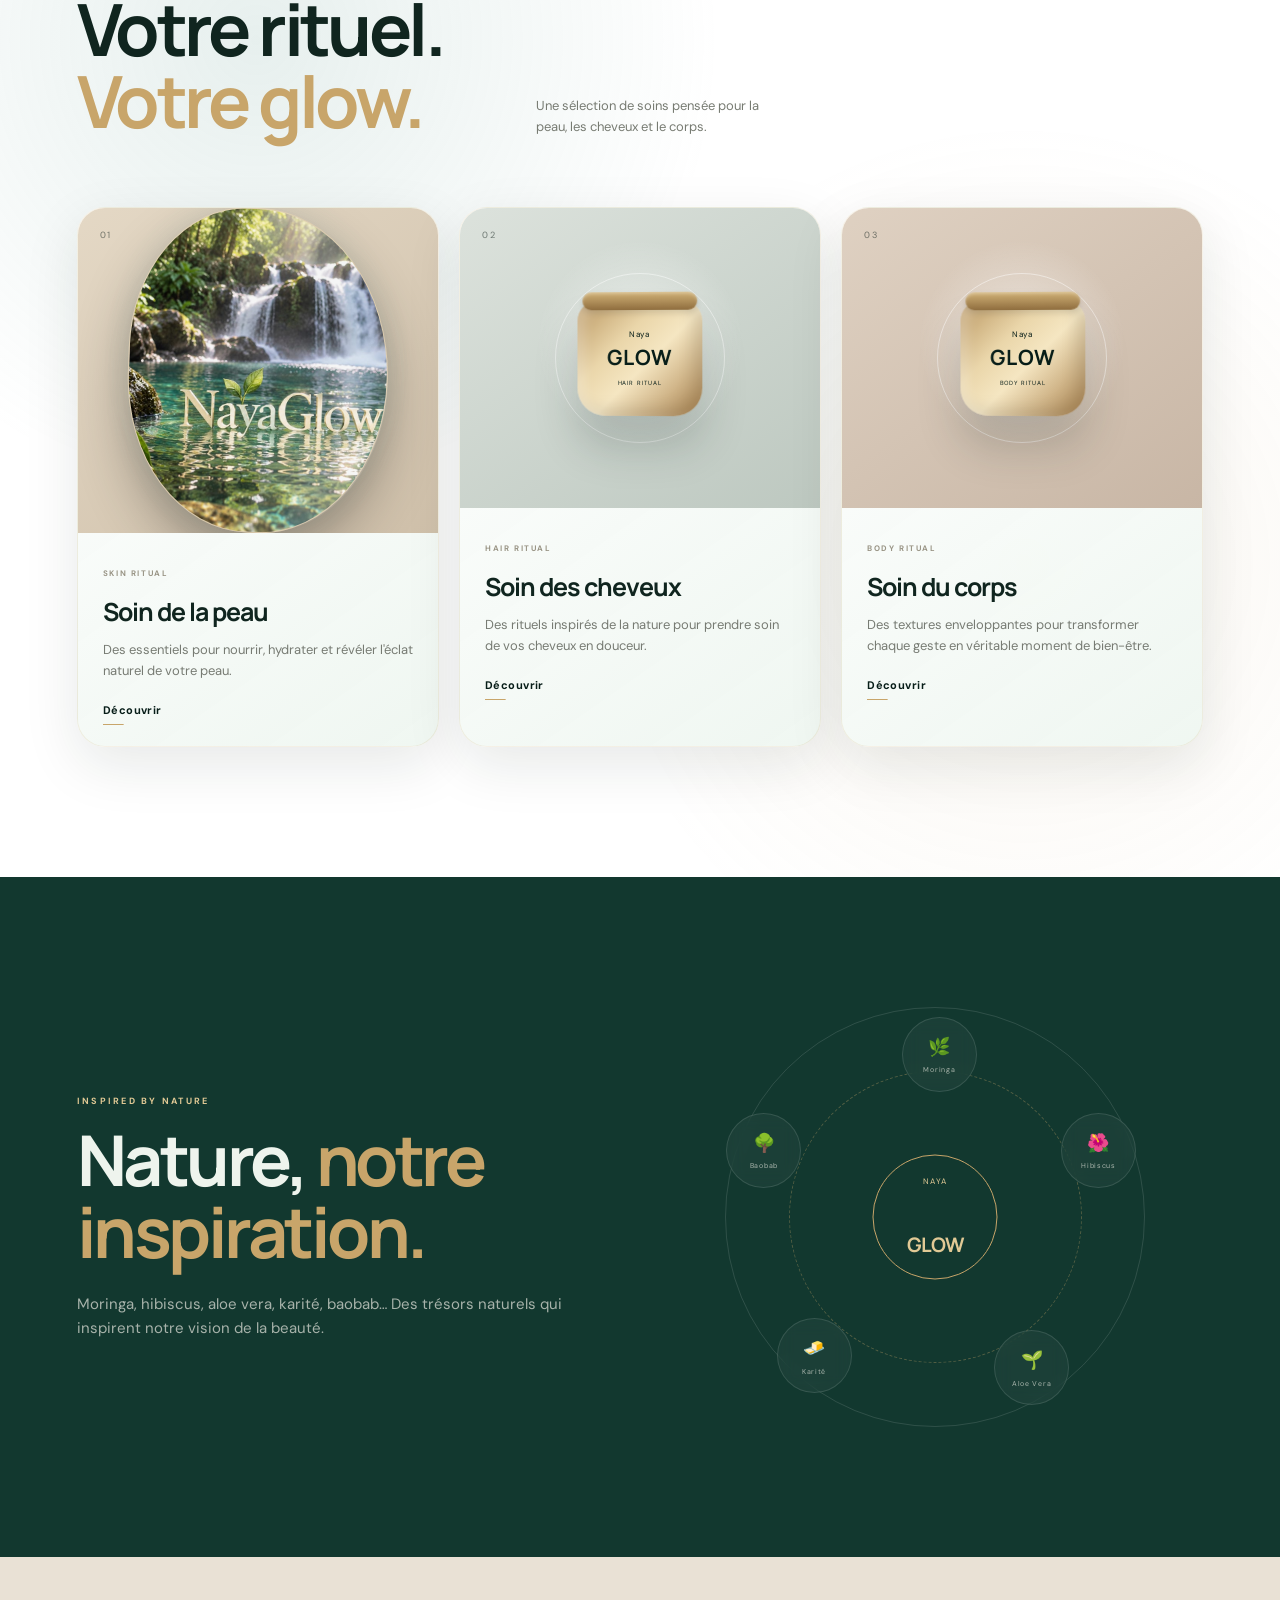
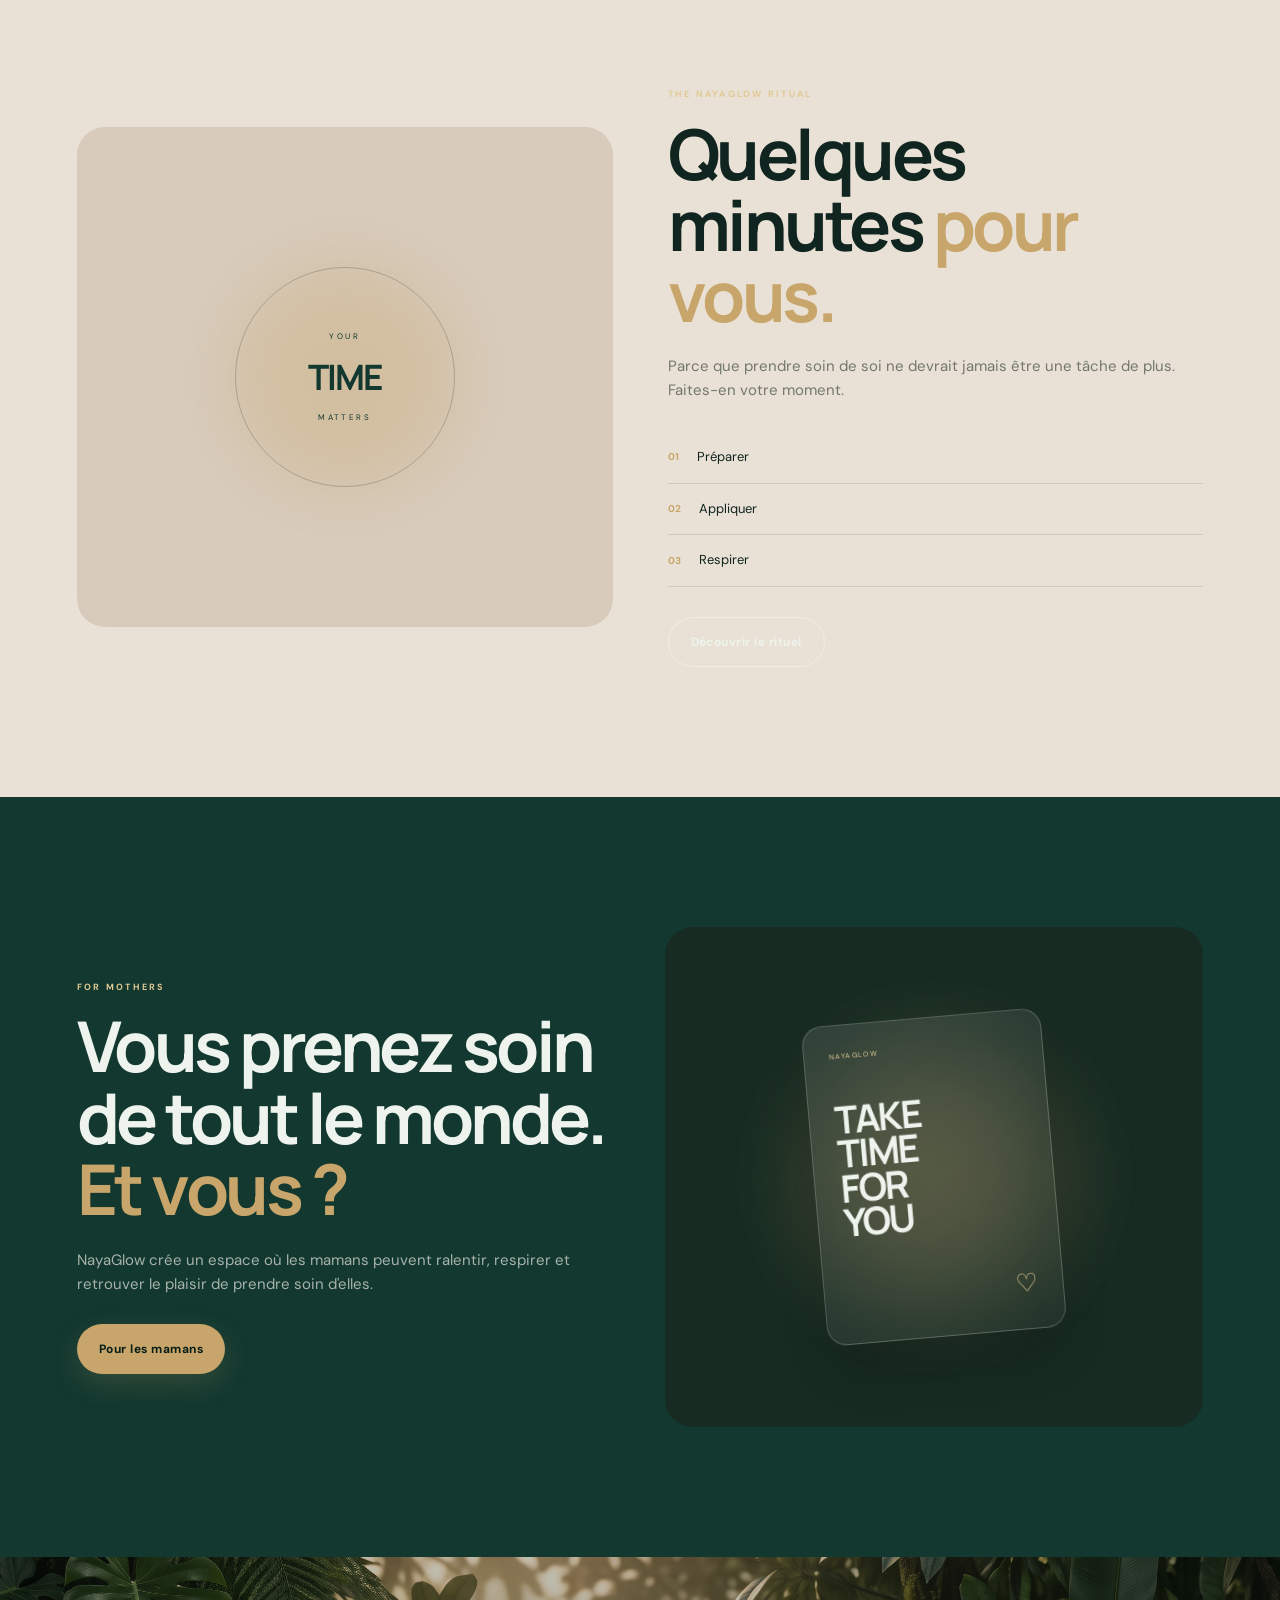
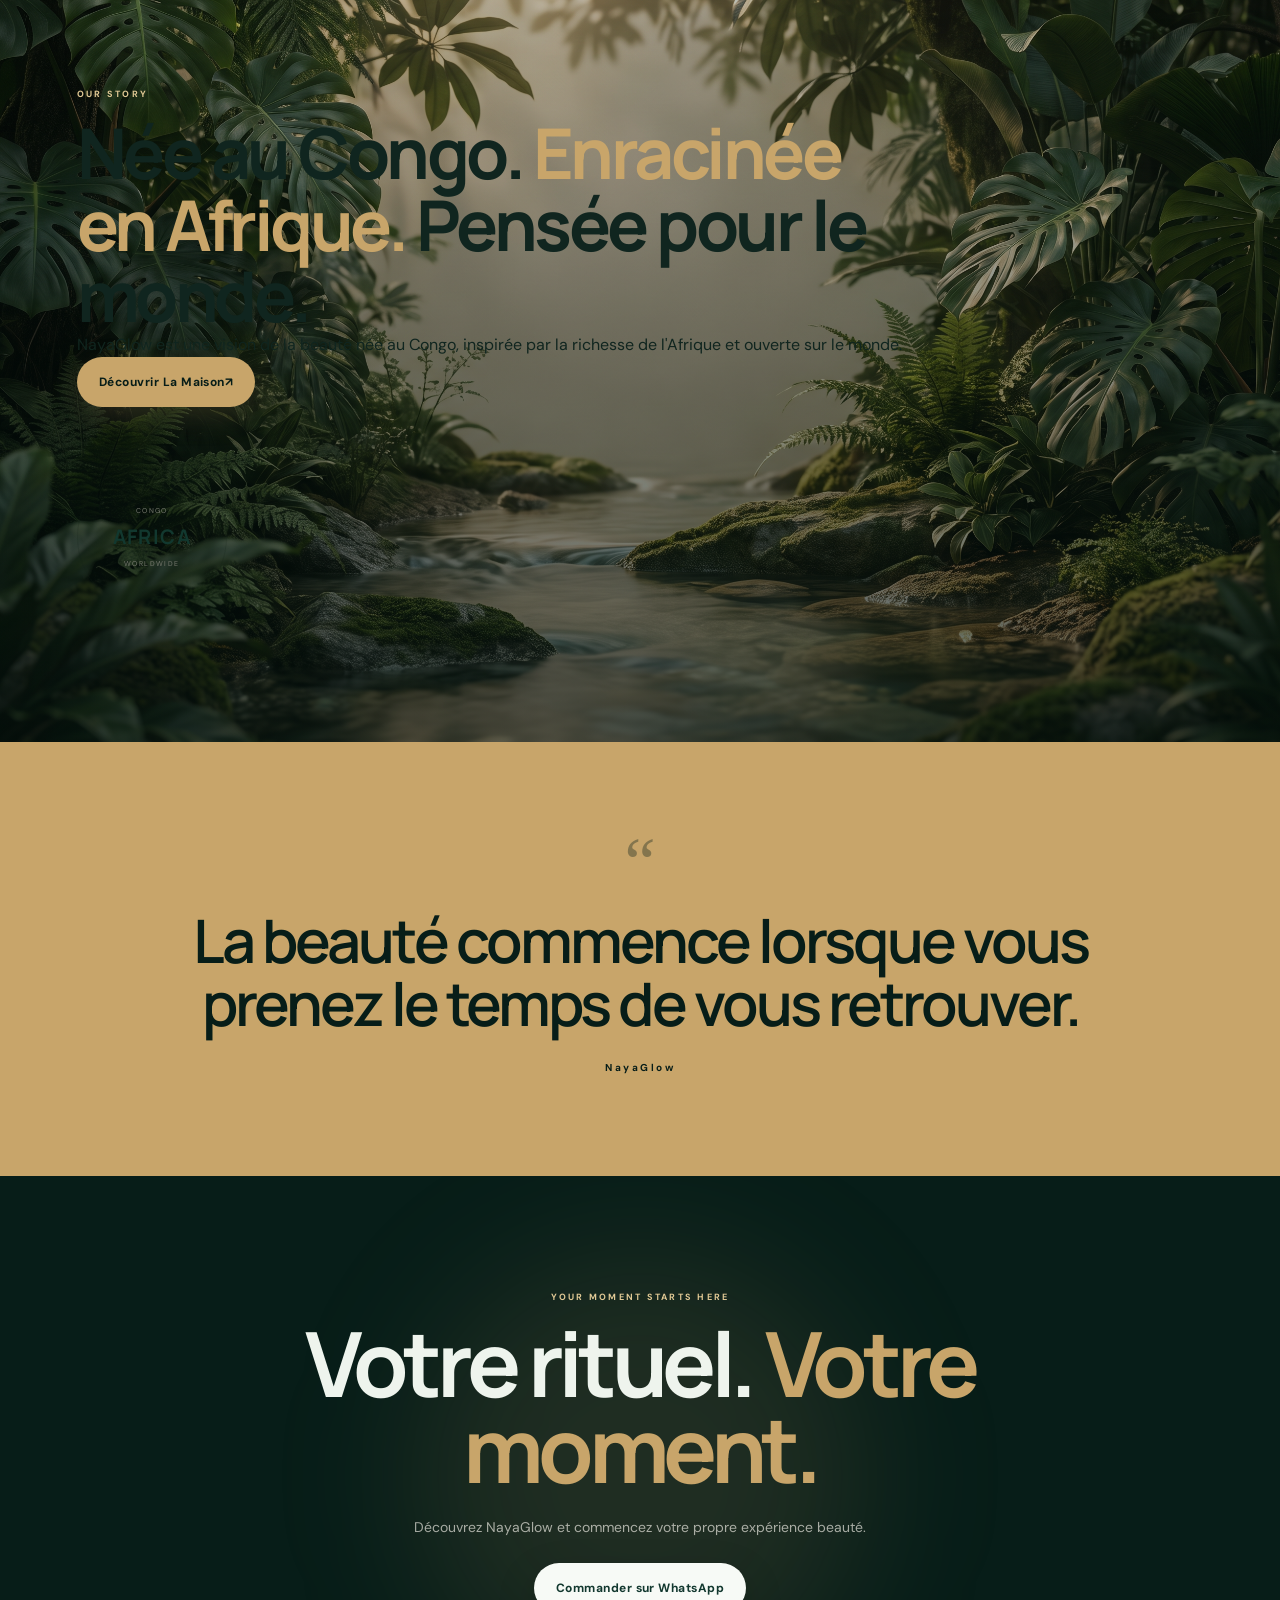
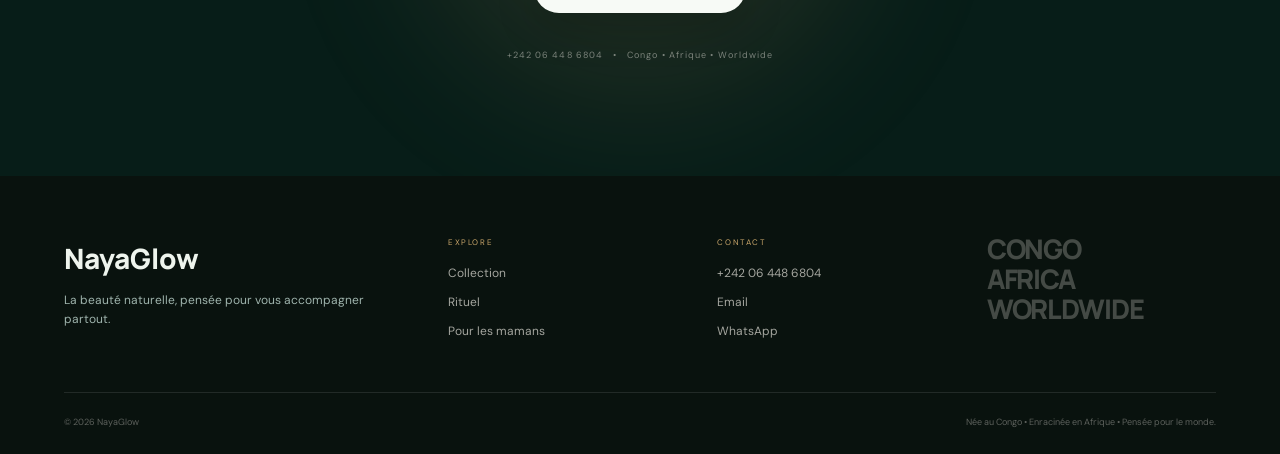
==== commit 78918262: "Modify WhatsApp links for Éclat treatment inquiries Updated WhatsApp links to include interest in th" ====
--- a/index.html
+++ b/index.html
@@ -570,7 +570,7 @@
 
 
         <a
-          href="https://wa.me/242064486804?text=Bonjour%20NayaGlow%2C%20je%20souhaite%20en%20savoir%20plus%20sur%20le%20Soin%20%C3%89clat."
+          href="https://wa.me/242064486804?text=Bonjour%20NayaGlow%20%F0%9F%8C%BF%2C%20je%20suis%20int%C3%A9ress%C3%A9e%20par%20le%20Soin%20%C3%89clat.%20Pouvez-vous%20me%20donner%20plus%20d%E2%80%99informations%20sur%20le%20produit%2C%20le%20prix%20et%20la%20disponibilit%C3%A9%20%3F"
           target="_blank"
           rel="noopener"
           data-i18n="discover"
@@ -636,7 +636,7 @@
 
 
         <a
-          href="https://wa.me/242064486804?text=Bonjour%20NayaGlow%2C%20je%20souhaite%20en%20savoir%20plus%20sur%20le%20Rituel%20Cheveux."
+          href="https://wa.me/242064486804?text=Bonjour%20NayaGlow%20%F0%9F%8C%BF%2C%20je%20suis%20int%C3%A9ress%C3%A9e%20par%20le%20Soin%20%C3%89clat.%20Pouvez-vous%20me%20donner%20plus%20d%E2%80%99informations%20sur%20le%20produit%2C%20le%20prix%20et%20la%20disponibilit%C3%A9%20%3F"
           target="_blank"
           rel="noopener"
           data-i18n="discover"
@@ -702,7 +702,7 @@
 
 
         <a
-          href="https://wa.me/242064486804?text=Bonjour%20NayaGlow%2C%20je%20souhaite%20en%20savoir%20plus%20sur%20le%20Rituel%20Corps."
+          href="https://wa.me/242064486804?text=Bonjour%20NayaGlow%20%F0%9F%8C%BF%2C%20je%20suis%20int%C3%A9ress%C3%A9e%20par%20le%20Soin%20%C3%89clat.%20Pouvez-vous%20me%20donner%20plus%20d%E2%80%99informations%20sur%20le%20produit%2C%20le%20prix%20et%20la%20disponibilit%C3%A9%20%3F"
           target="_blank"
           rel="noopener"
           data-i18n="discover"
--- a/style.css
+++ b/style.css
@@ -1140,61 +1140,107 @@
 }
 
 .product-card {
+  position: relative;
   overflow: hidden;
 
   border-radius: var(--radius-lg);
 
-  background: var(--cream-light);
-
-  box-shadow: 0 15px 45px rgba(40,34,25,.08);
-
-  transition: var(--transition);
+  background:
+    linear-gradient(
+      145deg,
+      rgba(255,255,255,.96),
+      rgba(238,246,240,.92)
+    );
+
+  border: 1px solid rgba(200,165,106,.16);
+
+  box-shadow:
+    0 18px 55px rgba(20,35,29,.10),
+    inset 0 1px 0 rgba(255,255,255,.8);
+
+  transition:
+    transform .5s ease,
+    box-shadow .5s ease,
+    border-color .5s ease;
 }
 
 .product-card:hover {
-  transform: translateY(-8px);
-  box-shadow: var(--shadow);
+  transform: translateY(-10px);
+
+  border-color: rgba(200,165,106,.35);
+
+  box-shadow:
+    0 28px 70px rgba(20,35,29,.16),
+    0 0 35px rgba(200,165,106,.08);
 }
 
 .product-image {
   position: relative;
 
-  min-height: 330px;
+  min-height: 350px;
 
   display: grid;
   place-items: center;
 
   overflow: hidden;
+
+  isolation: isolate;
 }
 
 .product-card-one .product-image {
   background:
-    radial-gradient(circle, rgba(205,175,124,.3), transparent 50%),
-    #ddd0bc;
+    radial-gradient(
+      circle at 50% 45%,
+      rgba(255,255,255,.65),
+      transparent 42%
+    ),
+    linear-gradient(
+      145deg,
+      #e4d8c5,
+      #cfc0aa
+    );
 }
 
 .product-card-two .product-image {
   background:
-    radial-gradient(circle, rgba(94,126,105,.25), transparent 50%),
-    #d5d5c5;
+    radial-gradient(
+      circle at 50% 45%,
+      rgba(255,255,255,.55),
+      transparent 42%
+    ),
+    linear-gradient(
+      145deg,
+      #dce2dc,
+      #bdc8c0
+    );
 }
 
 .product-card-three .product-image {
   background:
-    radial-gradient(circle, rgba(186,139,94,.25), transparent 50%),
-    #d8c9ba;
+    radial-gradient(
+      circle at 50% 45%,
+      rgba(255,255,255,.55),
+      transparent 42%
+    ),
+    linear-gradient(
+      145deg,
+      #dfd1c2,
+      #c8b6a5
+    );
 }
 
 .product-number {
   position: absolute;
 
-  top: 18px;
-  left: 20px;
+  top: 20px;
+  left: 22px;
 
   font-size: 9px;
   letter-spacing: .18em;
 
   color: rgba(20,35,29,.55);
+
+  z-index: 4;
 }
 
 .floating-product {
@@ -1215,6 +1261,8 @@
 }
 
 .jar {
+  position: relative;
+
   width: 125px;
   height: 115px;
 
@@ -1225,18 +1273,36 @@
 
   border-radius: 20px 20px 28px 28px;
 
-  background: linear-gradient(
-    135deg,
-    #d9c39a,
-    #f1dfb5,
-    #ad8954
-  );
+  background:
+    linear-gradient(
+      135deg,
+      #b89560 0%,
+      #ead6aa 35%,
+      #f5e6c2 55%,
+      #aa824d 100%
+    );
 
   color: var(--forest-deep);
 
   box-shadow:
-    0 25px 40px rgba(0,0,0,.18),
-    inset -8px -4px 15px rgba(0,0,0,.08);
+    0 30px 45px rgba(20,35,29,.20),
+    inset 7px 4px 12px rgba(255,255,255,.28),
+    inset -9px -7px 16px rgba(0,0,0,.10);
+
+  transform: perspective(500px) rotateY(-3deg);
+
+  transition:
+    transform .5s ease,
+    box-shadow .5s ease;
+}
+
+.jar:hover {
+  transform: perspective(500px) rotateY(3deg) translateY(-5px);
+
+  box-shadow:
+    0 35px 55px rgba(20,35,29,.24),
+    inset 7px 4px 12px rgba(255,255,255,.32),
+    inset -9px -7px 16px rgba(0,0,0,.10);
 }
 
 .jar::before {
@@ -1251,7 +1317,16 @@
 
   border-radius: 10px;
 
-  background: #a58450;
+  background:
+    linear-gradient(
+      180deg,
+      #d1b277,
+      #8f6d3e
+    );
+
+  box-shadow:
+    inset 0 2px 3px rgba(255,255,255,.25),
+    0 3px 6px rgba(0,0,0,.12);
 }
 
 .jar small {
@@ -1262,6 +1337,7 @@
 .jar strong {
   font-family: "Manrope", sans-serif;
   font-size: 21px;
+  letter-spacing: .04em;
 }
 
 .jar span {
@@ -1319,13 +1395,51 @@
 }
 
 .product-details a {
+  position: relative;
+
   display: inline-flex;
   align-items: center;
 
   margin-top: 20px;
 
+  color: var(--forest-deep);
+
   font-size: 11px;
   font-weight: 700;
+  letter-spacing: .04em;
+
+  transition:
+    color .3s ease,
+    transform .3s ease;
+}
+
+.product-details a::after {
+  content: "";
+
+  position: absolute;
+
+  left: 0;
+  right: 0;
+  bottom: -6px;
+
+  height: 1px;
+
+  background: var(--gold);
+
+  transform: scaleX(.35);
+  transform-origin: left;
+
+  transition: transform .35s ease;
+}
+
+.product-details a:hover {
+  color: var(--gold);
+
+  transform: translateX(3px);
+}
+
+.product-details a:hover::after {
+  transform: scaleX(1);
 }
 
 .product-details a span {
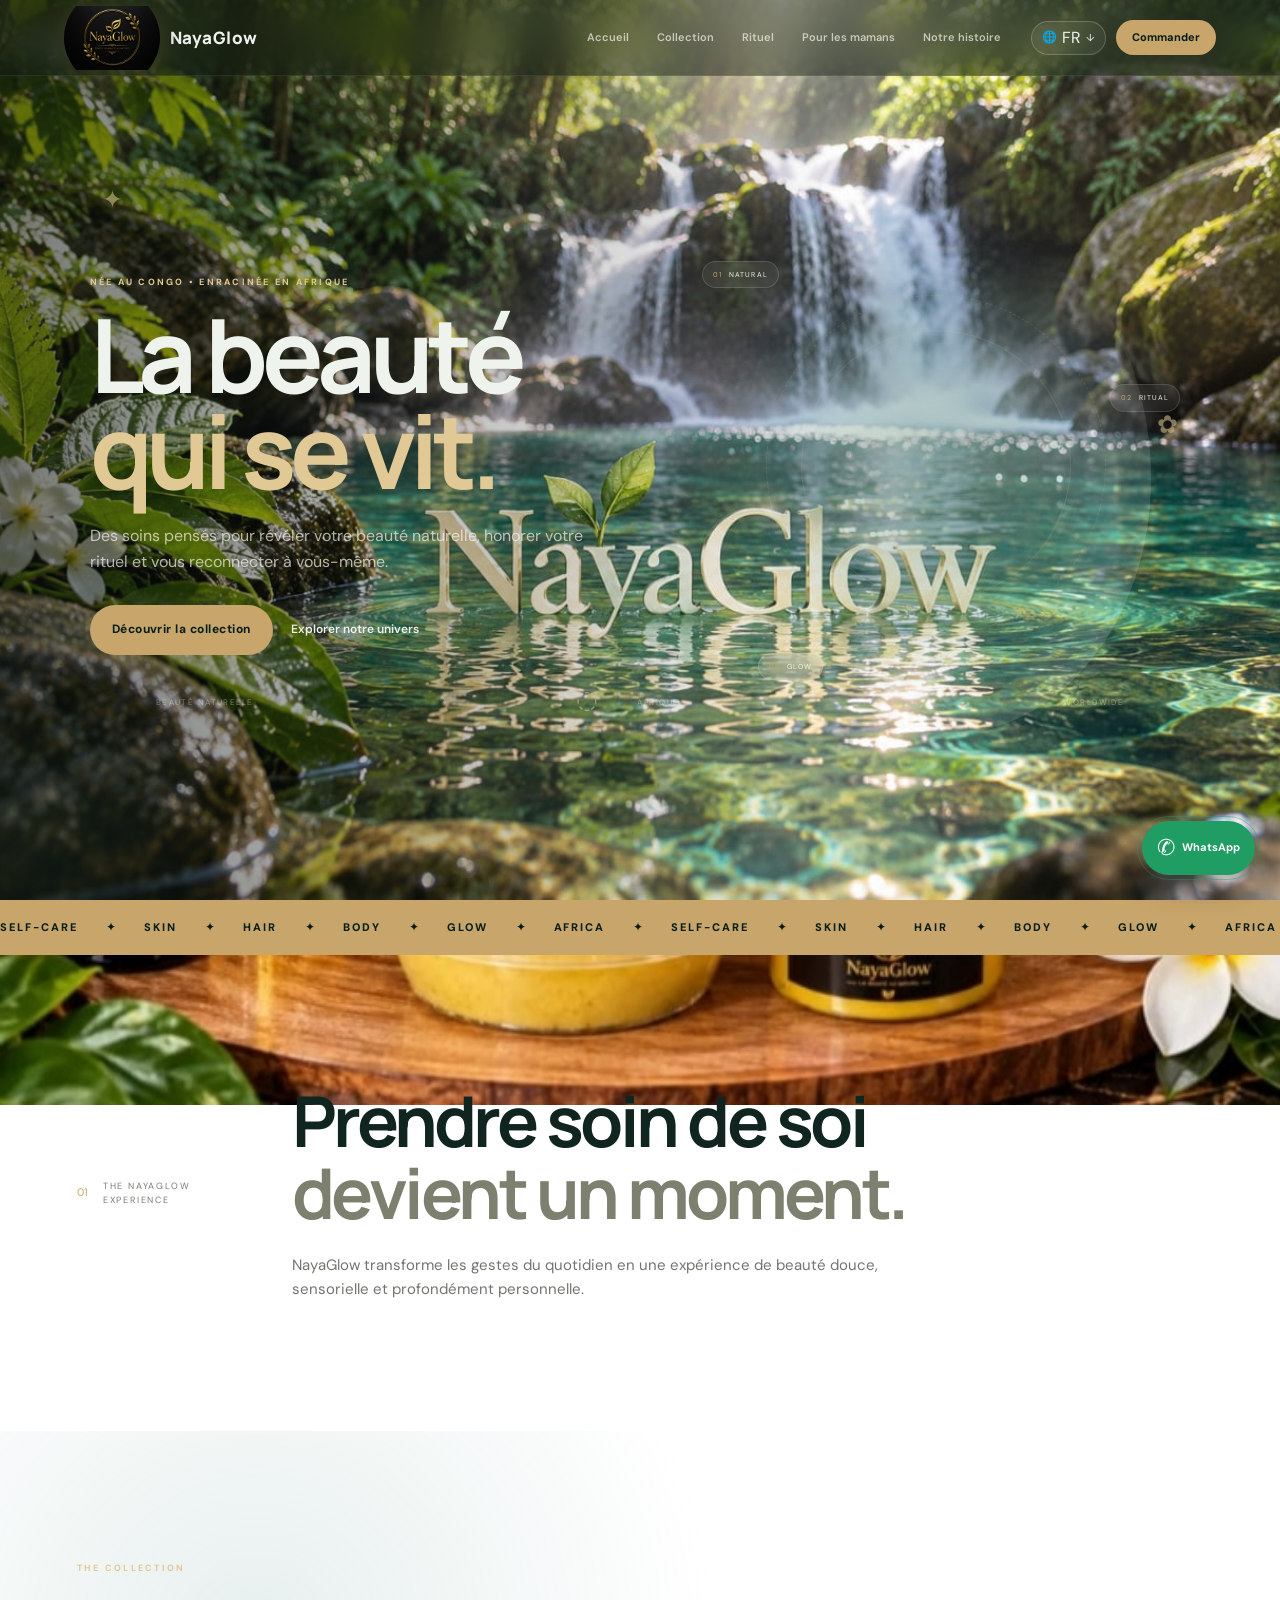
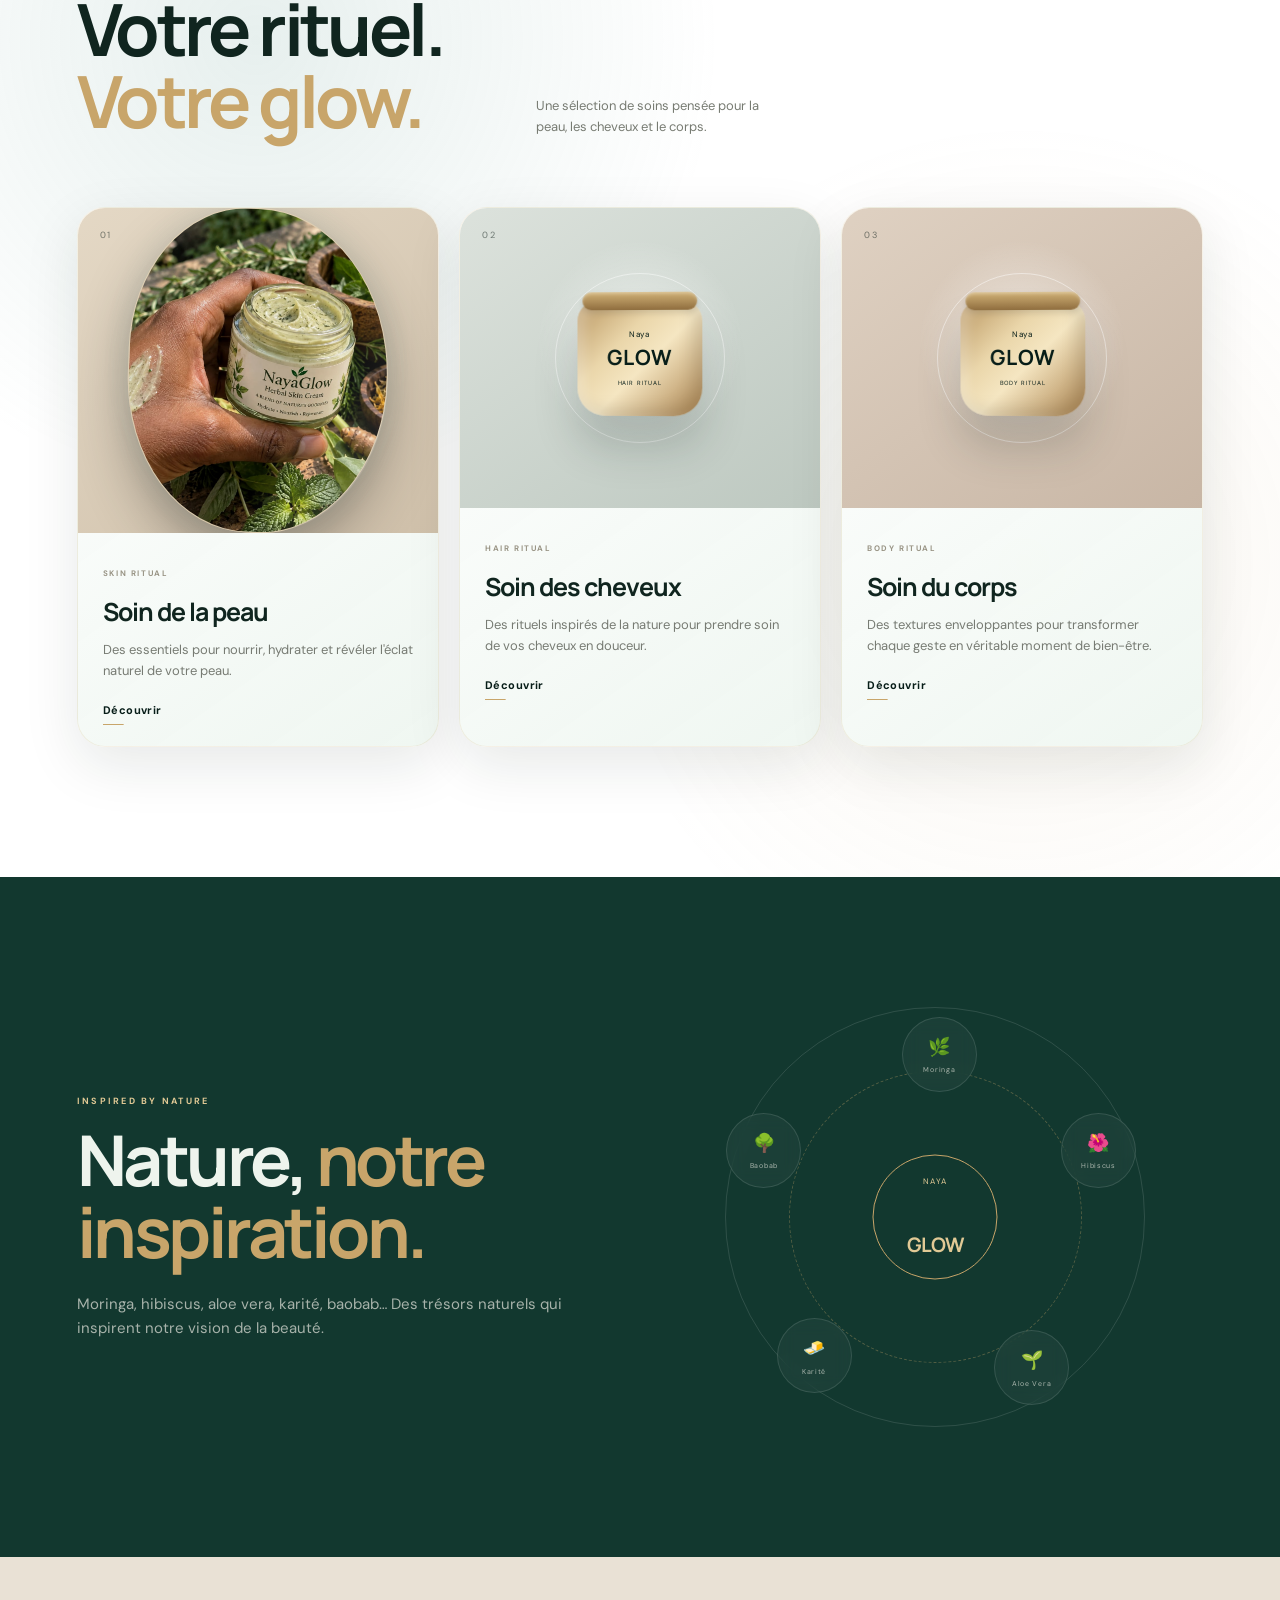
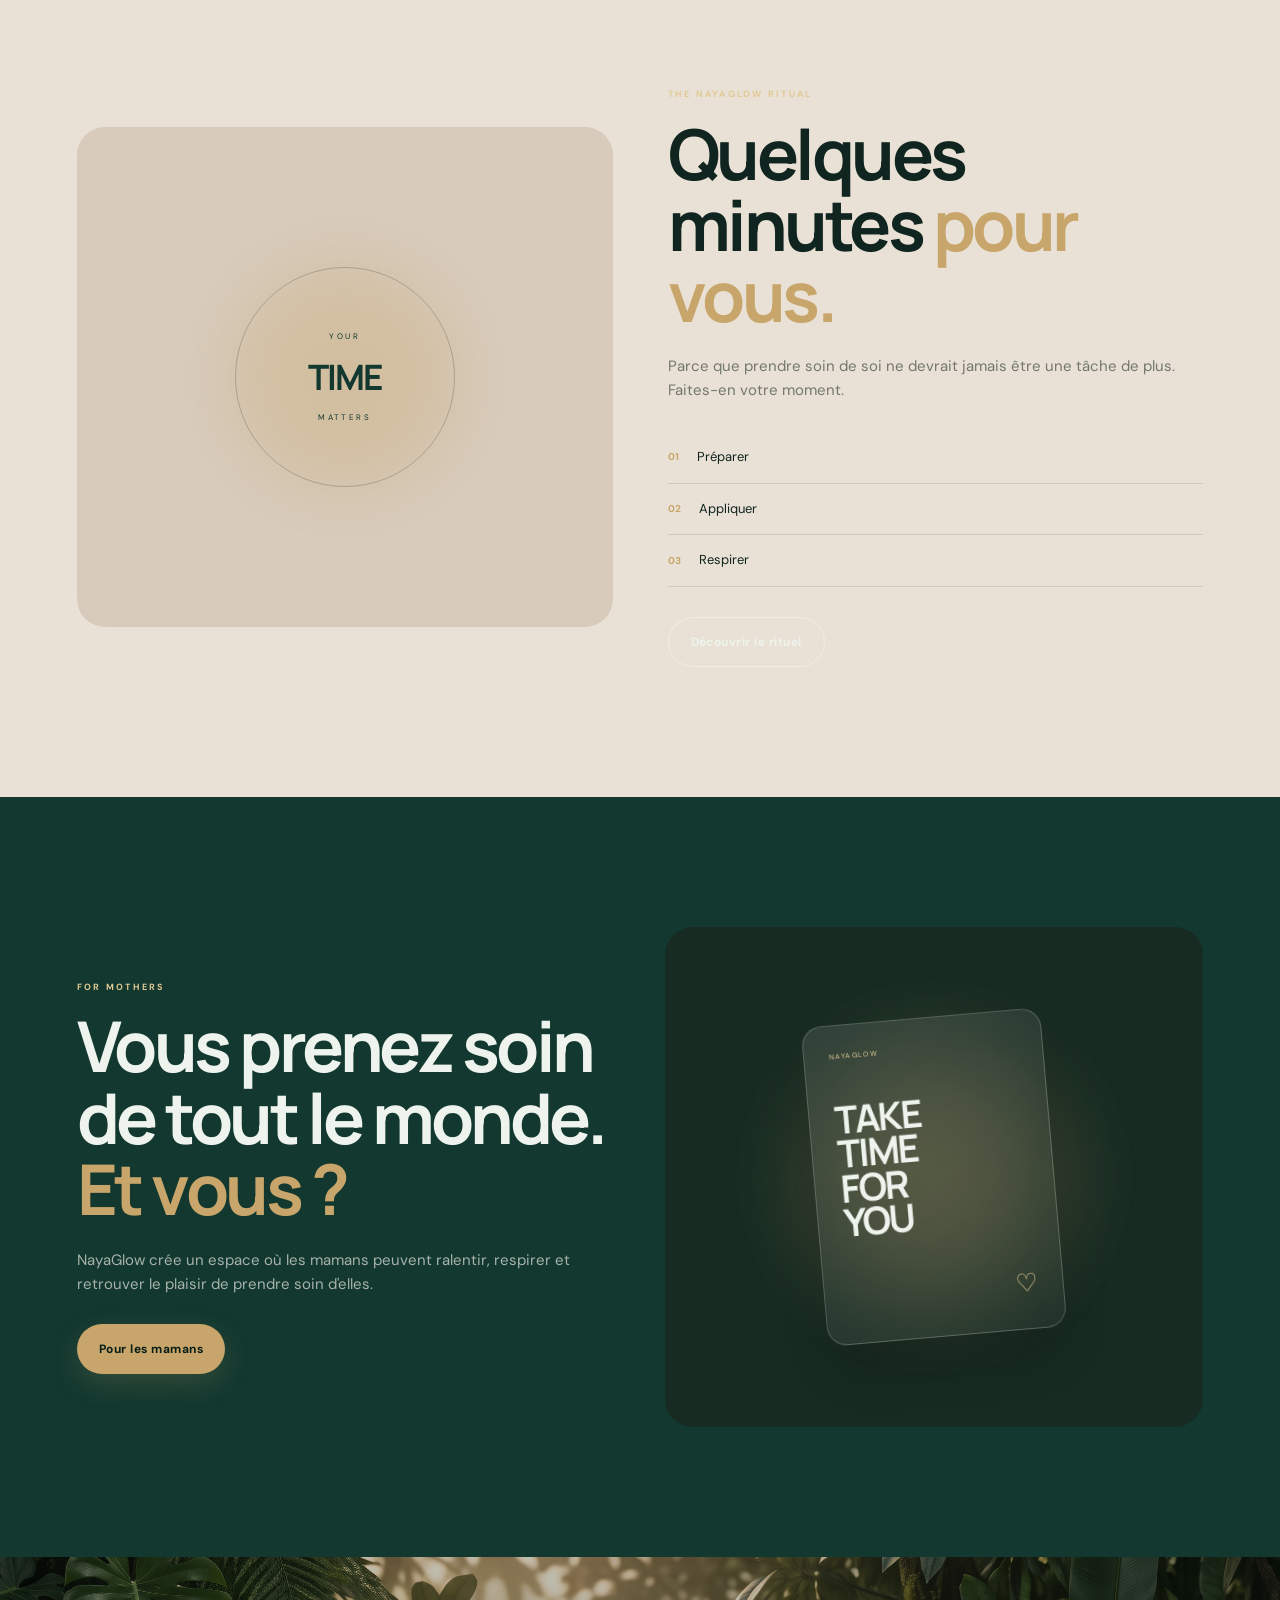
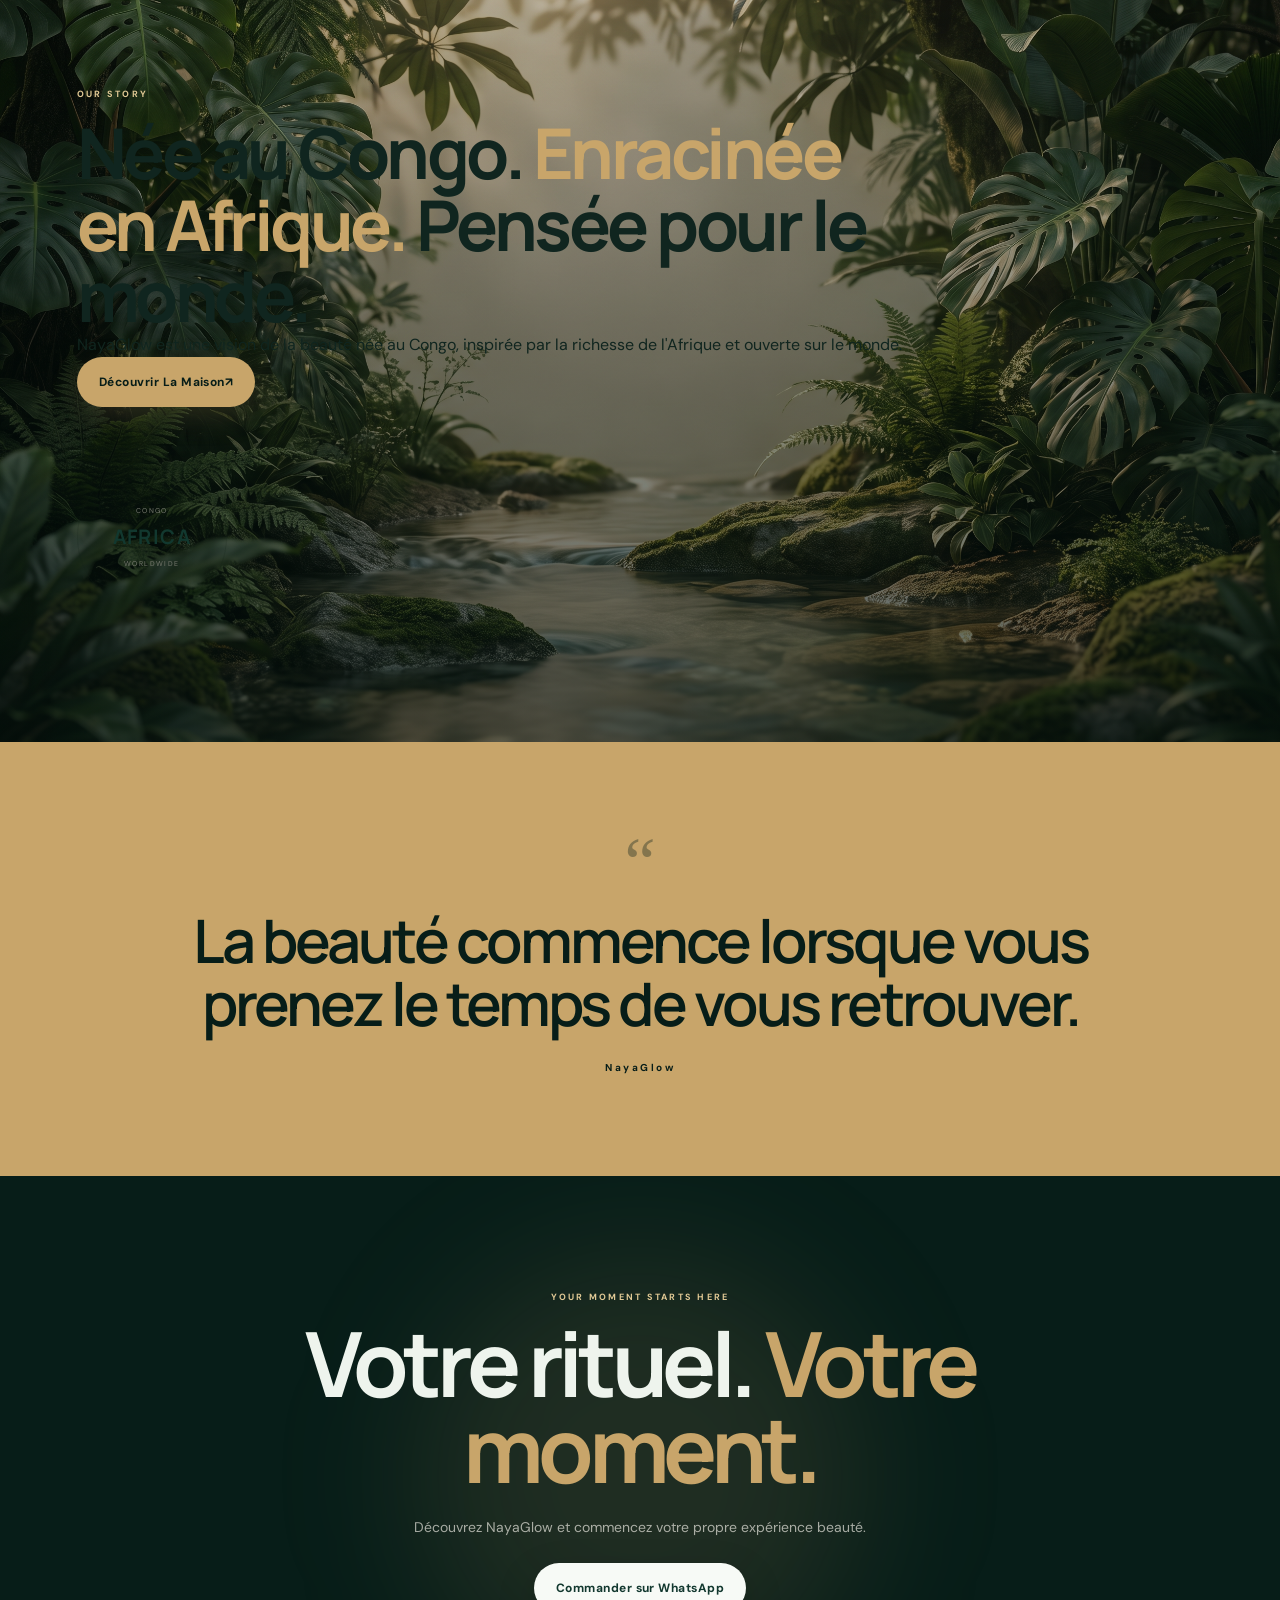
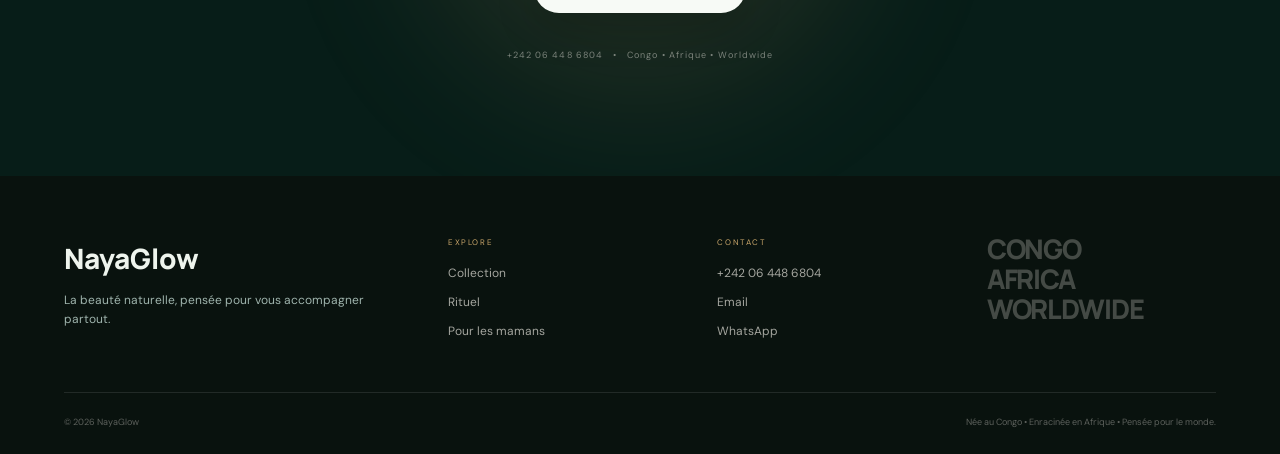
==== commit a4181ea2: "Update image source in index.html" ====
--- a/index.html
+++ b/index.html
@@ -539,7 +539,7 @@
           <div class="collection-photo-glow"></div>
 
           <img
-  src="IMG-20260920-WA0003.jpg"
+  src="IMG-20260920-WA0000.jpg"
   alt="NayaGlow Herbal Skin Cream"
   class="collection-photo"
 >
@@ -636,7 +636,7 @@
 
 
         <a
-          href="https://wa.me/242064486804?text=Bonjour%20NayaGlow%20%F0%9F%8C%BF%2C%20je%20suis%20int%C3%A9ress%C3%A9e%20par%20le%20Soin%20%C3%89clat.%20Pouvez-vous%20me%20donner%20plus%20d%E2%80%99informations%20sur%20le%20produit%2C%20le%20prix%20et%20la%20disponibilit%C3%A9%20%3F"
+          href="https://wa.me/242064486804?text=Bonjour%20NayaGlow%20%F0%9F%8C%BF%2C%20je%20suis%20int%C3%A9ress%C3%A9e%20par%20le%20Rituel%20Cheveux.%20Pouvez-vous%20me%20donner%20plus%20d%E2%80%99informations%20sur%20le%20produit%2C%20le%20prix%20et%20la%20disponibilit%C3%A9%20%3F"
           target="_blank"
           rel="noopener"
           data-i18n="discover"
@@ -702,7 +702,7 @@
 
 
         <a
-          href="https://wa.me/242064486804?text=Bonjour%20NayaGlow%20%F0%9F%8C%BF%2C%20je%20suis%20int%C3%A9ress%C3%A9e%20par%20le%20Soin%20%C3%89clat.%20Pouvez-vous%20me%20donner%20plus%20d%E2%80%99informations%20sur%20le%20produit%2C%20le%20prix%20et%20la%20disponibilit%C3%A9%20%3F"
+       href="https://wa.me/242064486804?text=Bonjour%20NayaGlow%20%F0%9F%8C%BF%2C%20je%20suis%20int%C3%A9ress%C3%A9e%20par%20le%20Rituel%20Corps.%20Pouvez-vous%20me%20donner%20plus%20d%E2%80%99informations%20sur%20le%20produit%2C%20le%20prix%20et%20la%20disponibilit%C3%A9%20%3F"
           target="_blank"
           rel="noopener"
           data-i18n="discover"
